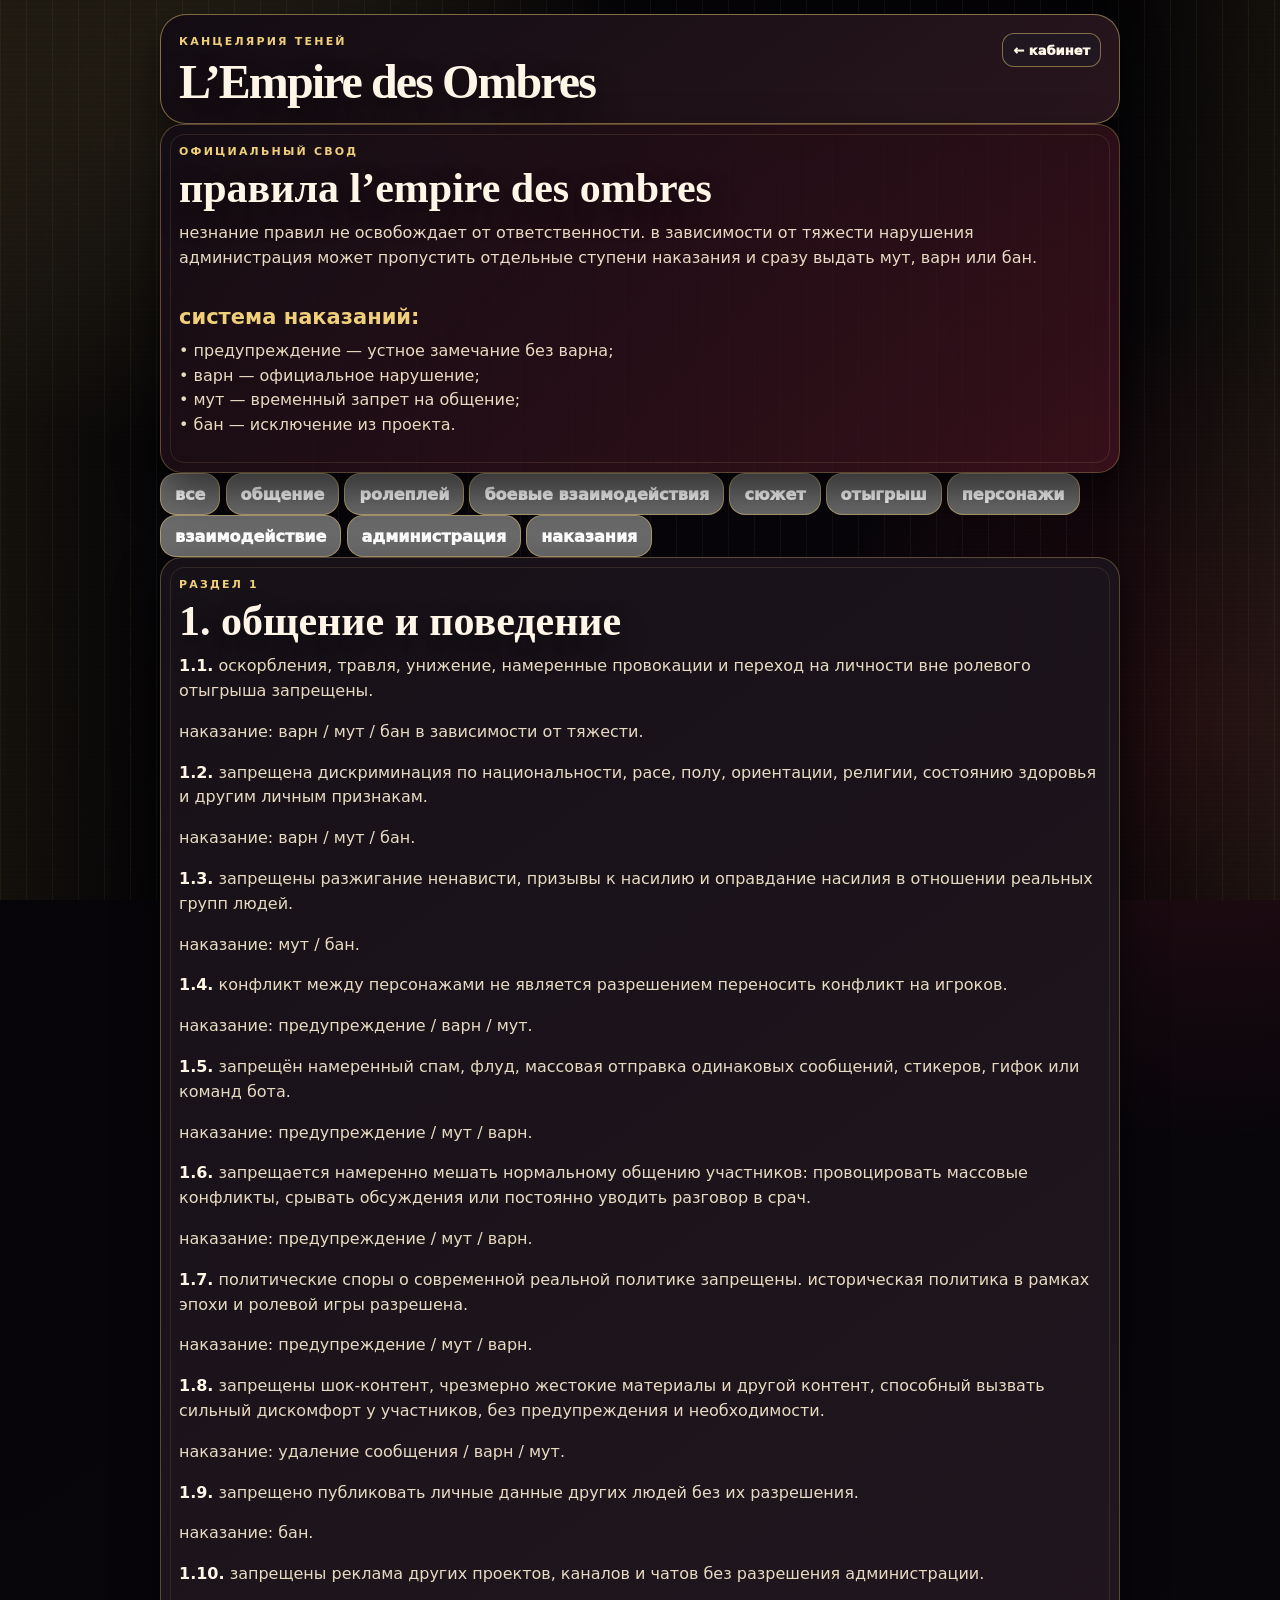
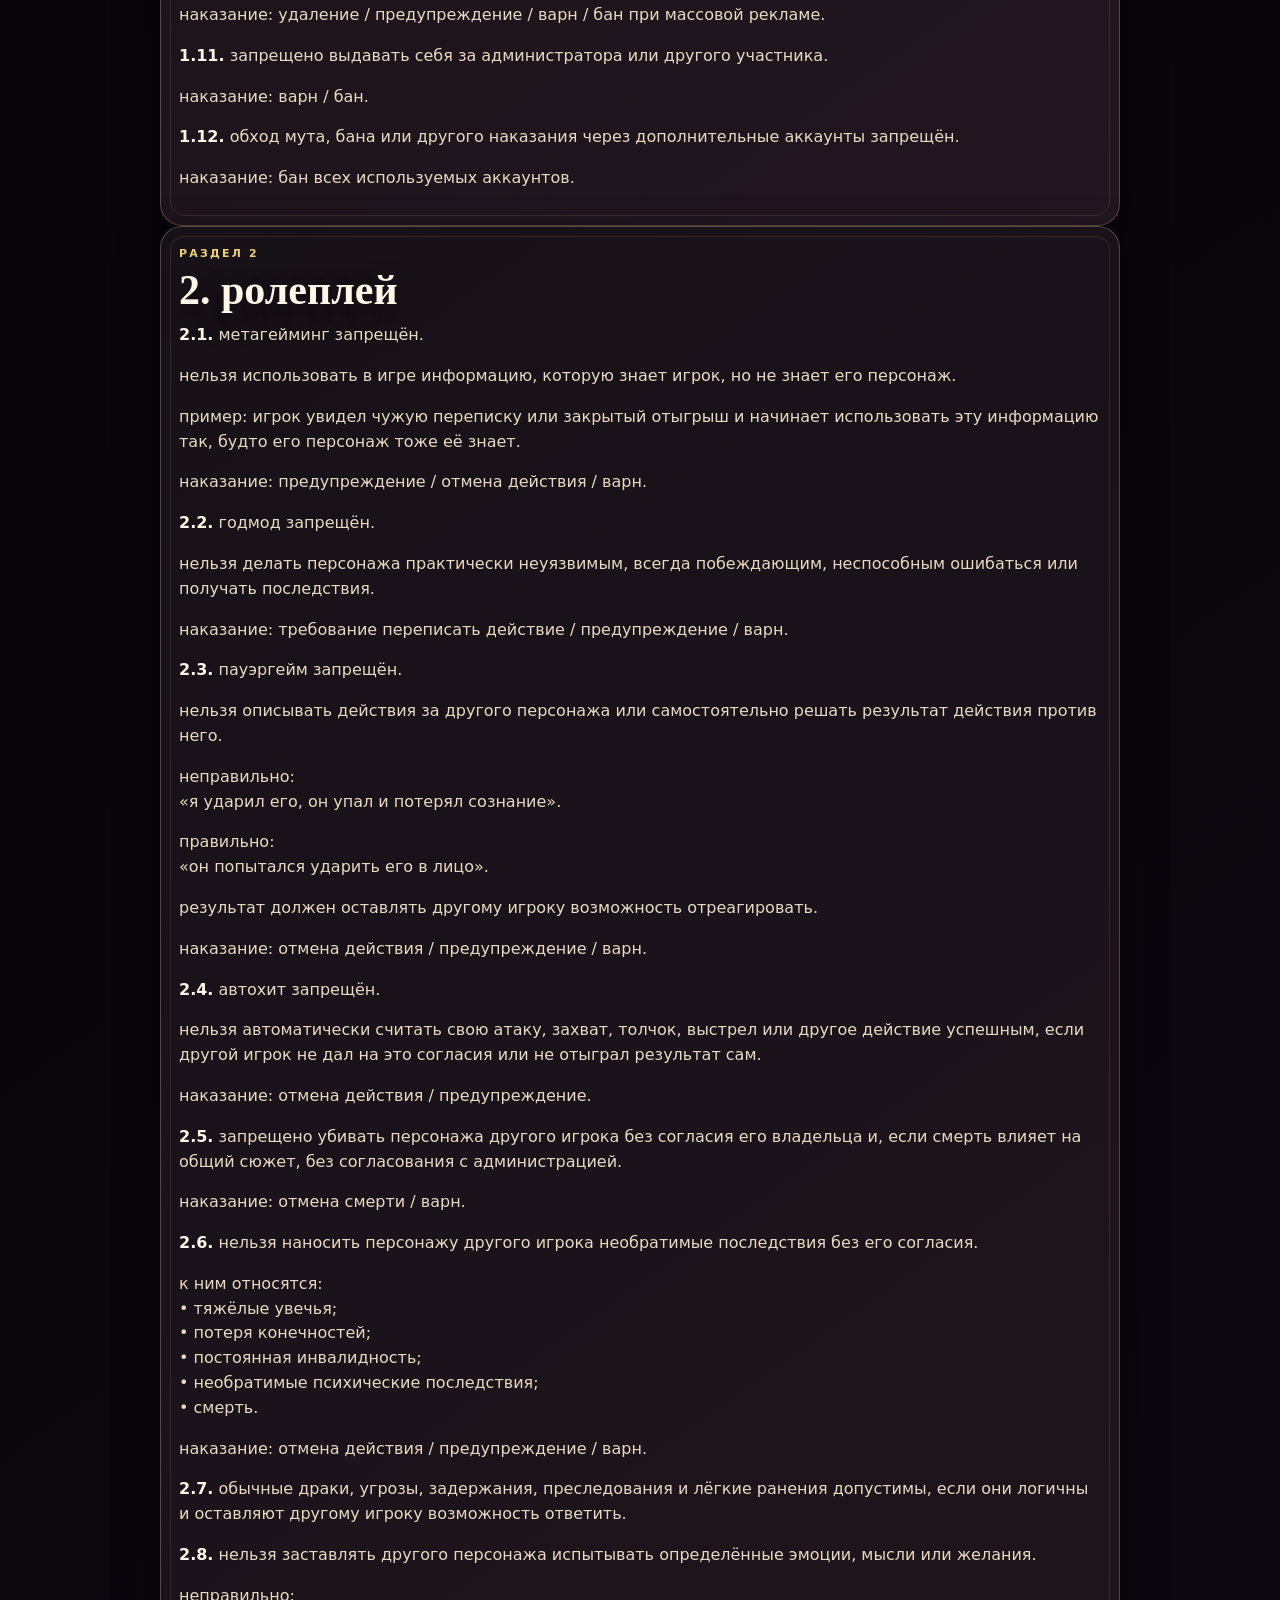
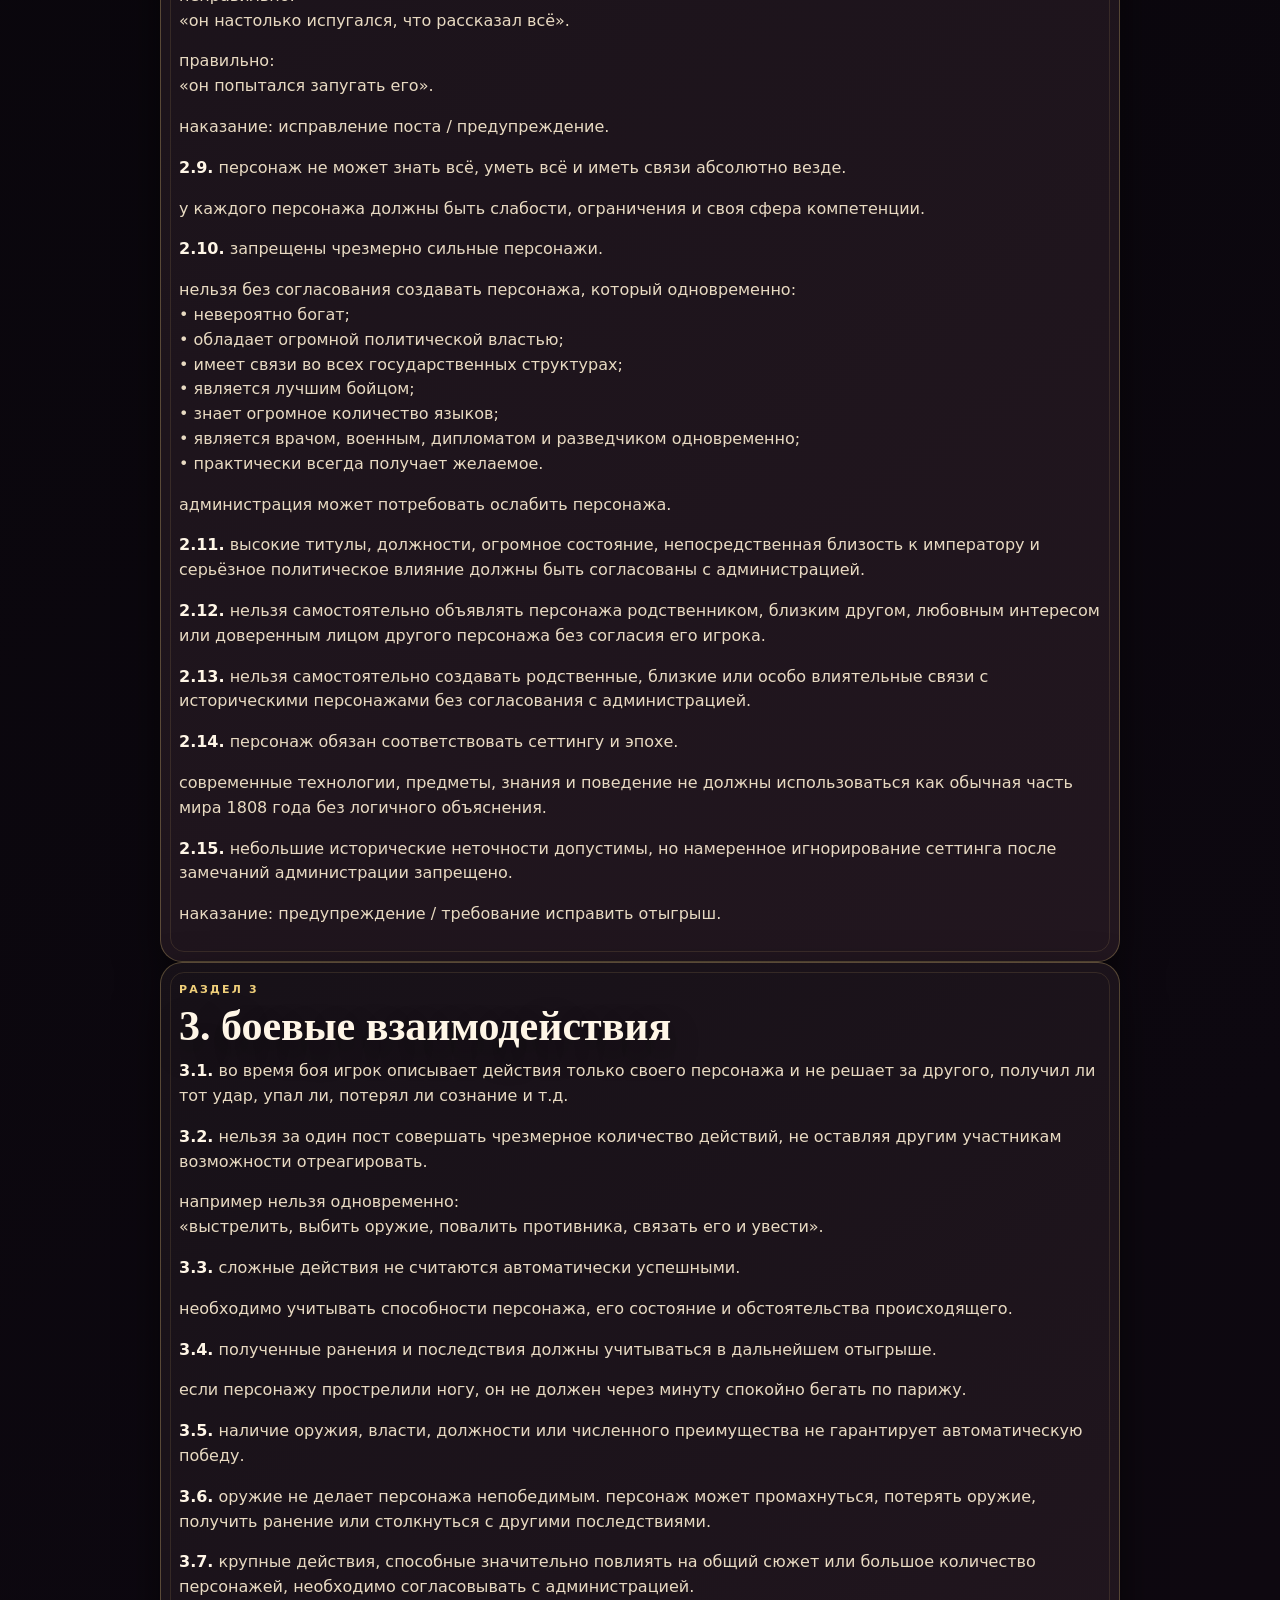
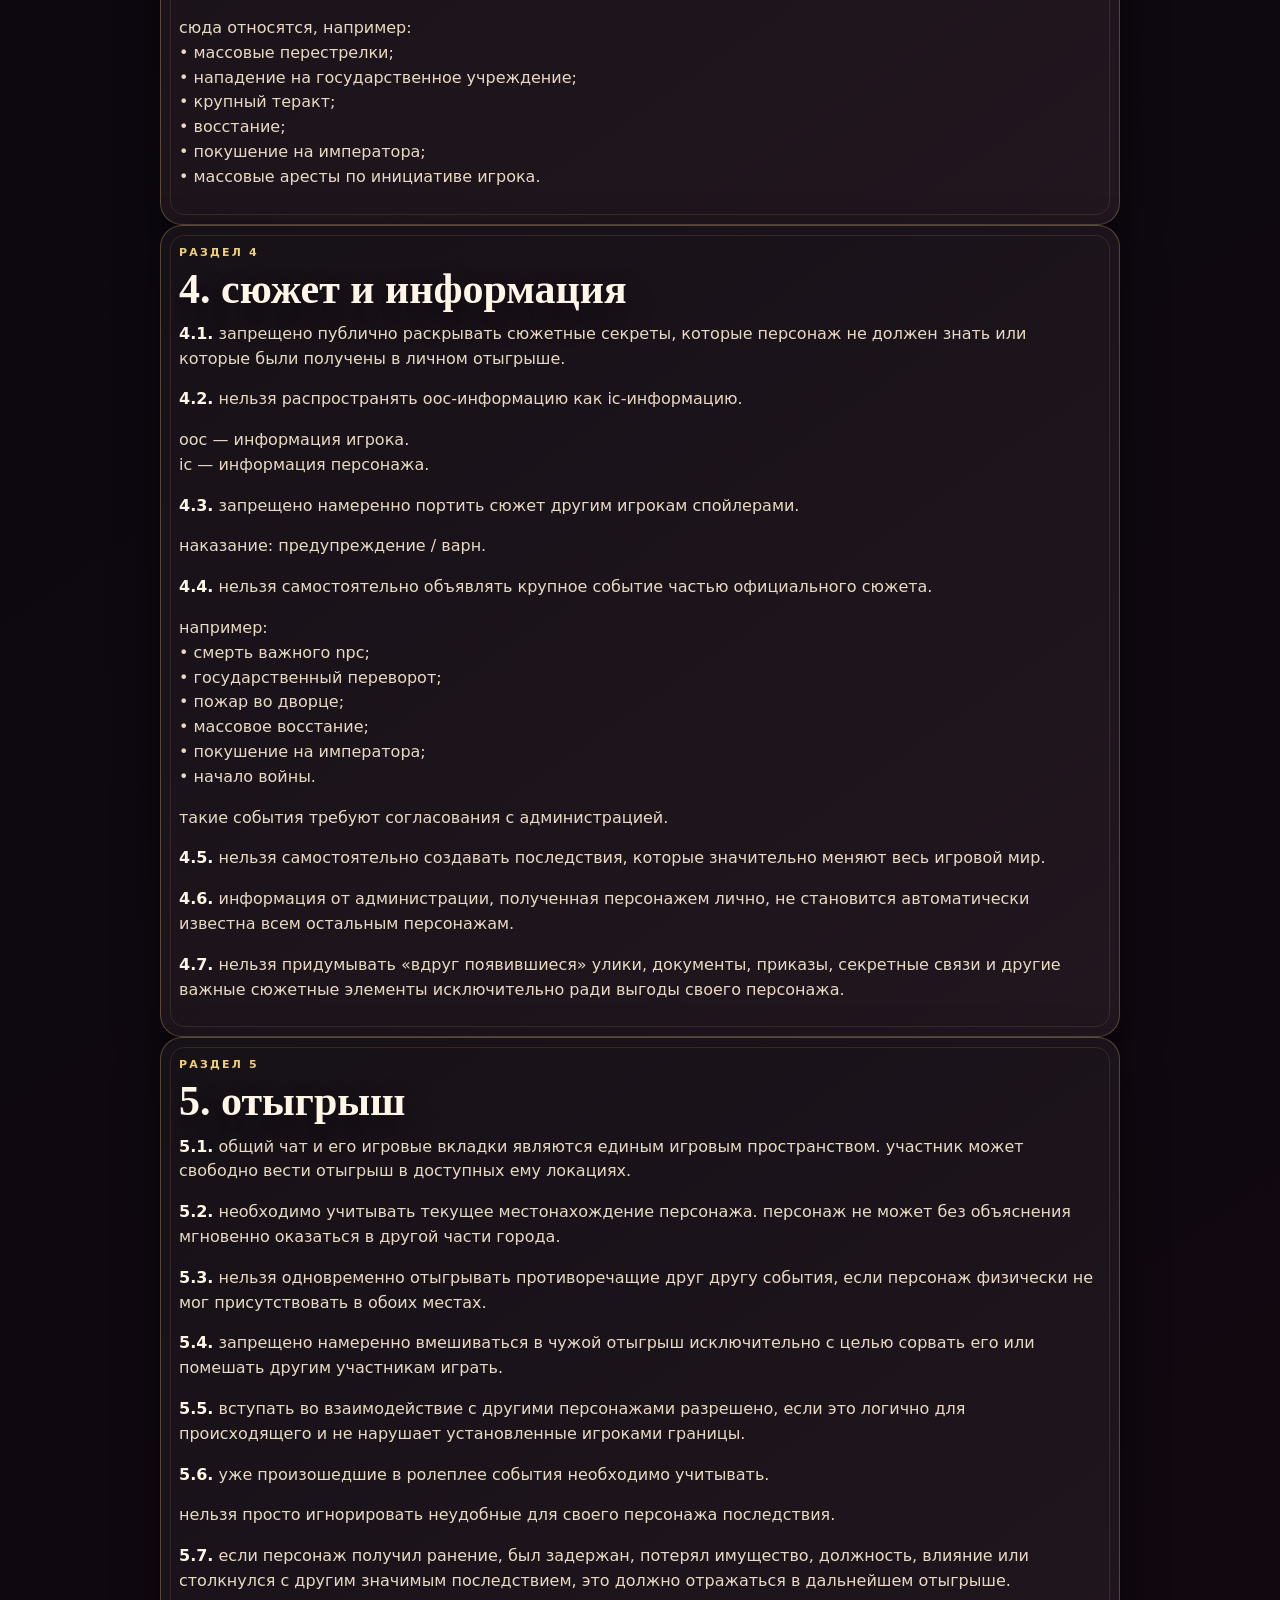
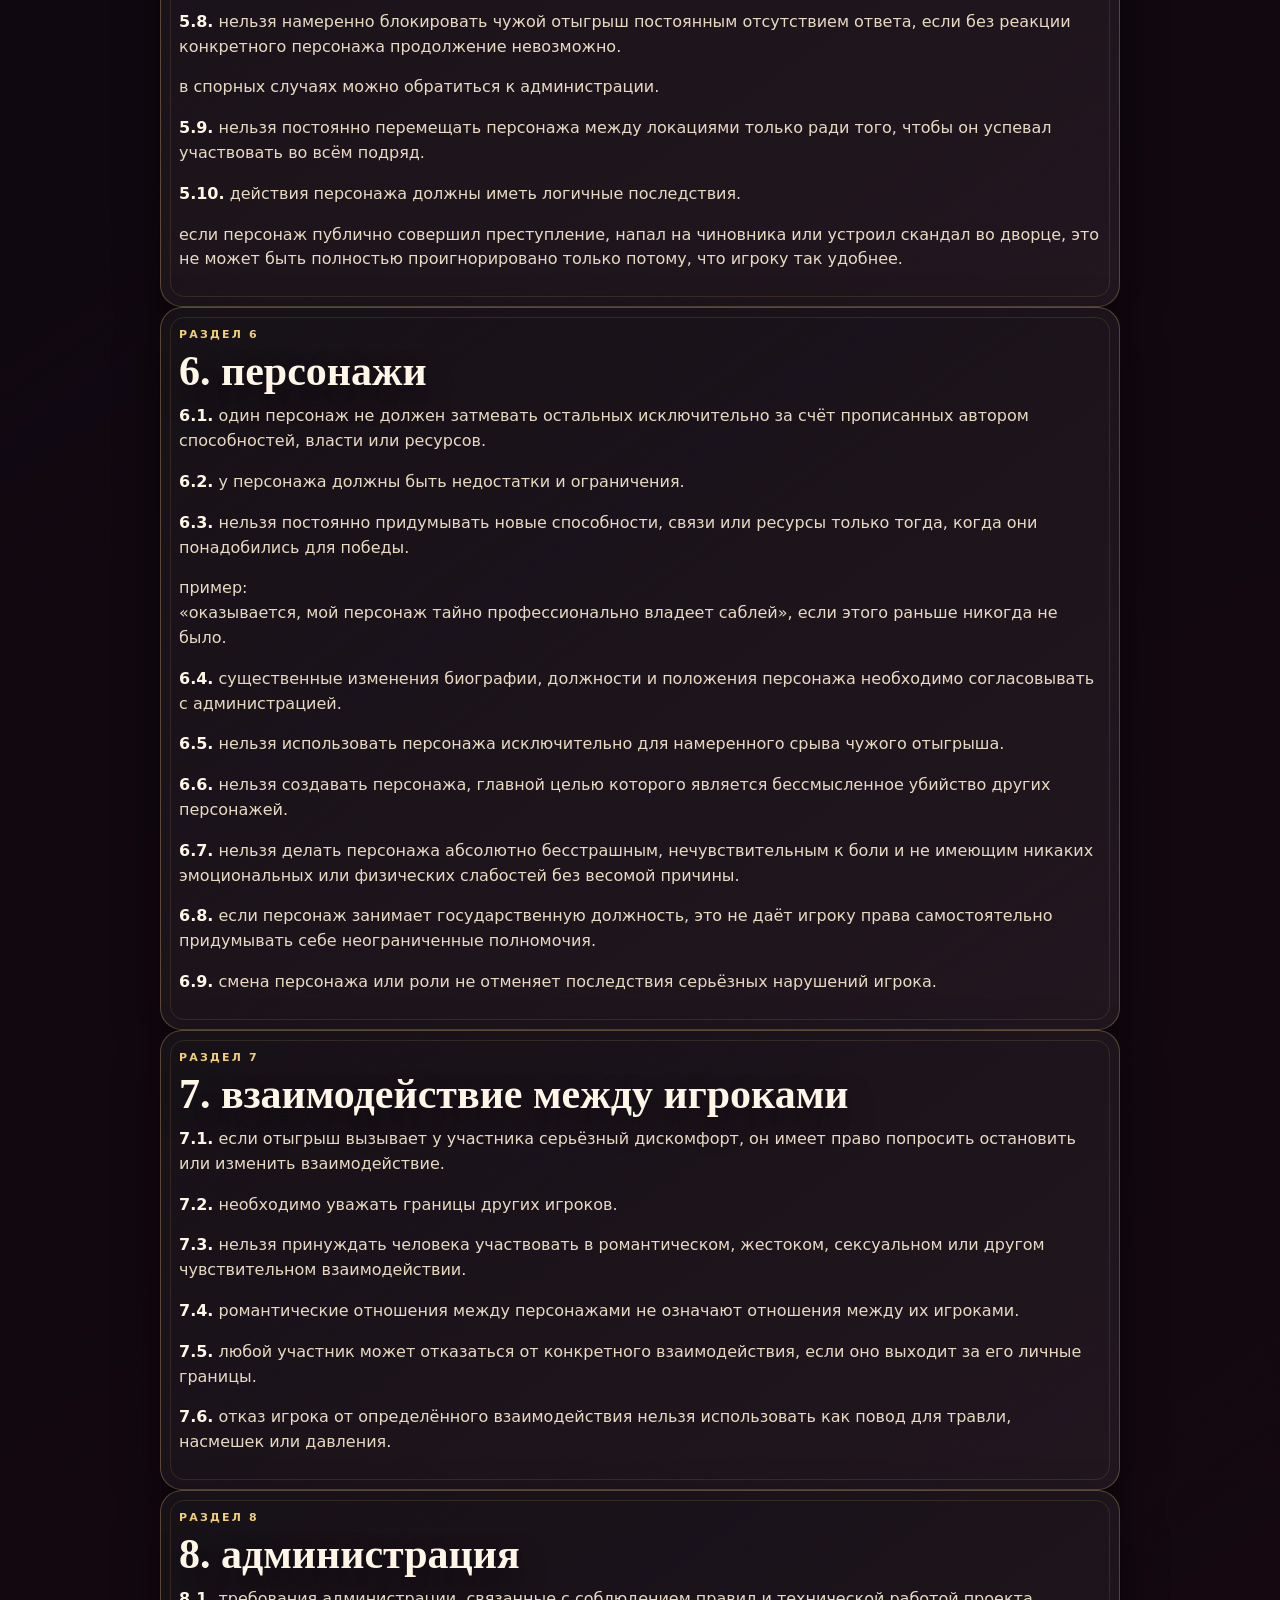
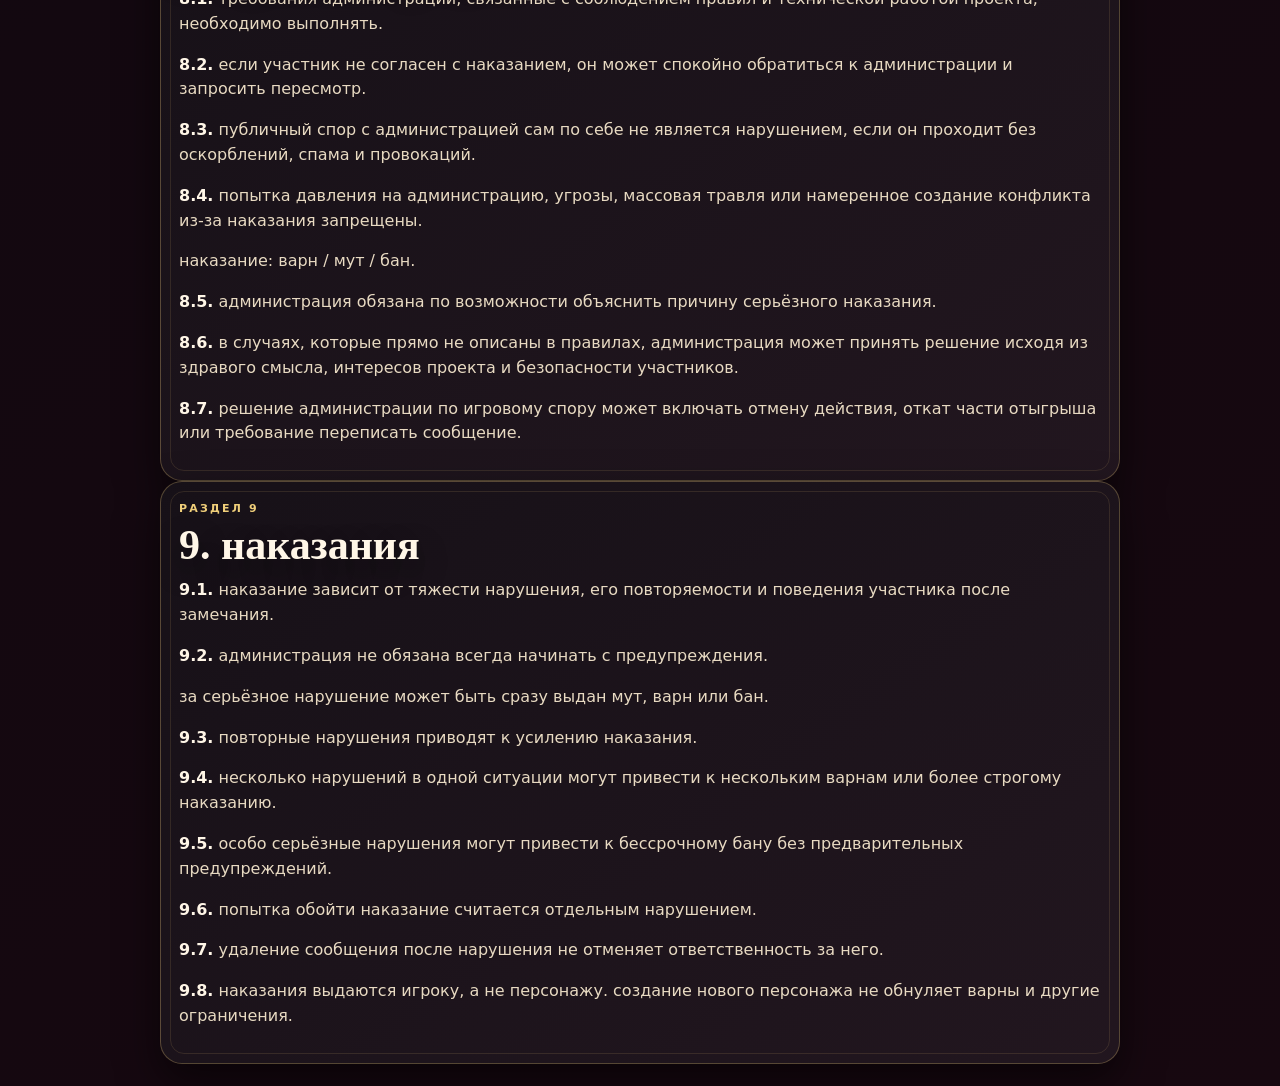
==== miniapp/rules.html @ 6c043fb5 "Add full rules page" ====
<!doctype html>
<html lang="ru">
<head>
  <meta charset="utf-8">
  <meta name="viewport" content="width=device-width, initial-scale=1, viewport-fit=cover">
  <title>L’Empire des Ombres · правила</title>
  <meta name="theme-color" content="#08060a">
  <meta name="description" content="полный свод правил L’Empire des Ombres.">
  <script src="https://telegram.org/js/telegram-web-app.js"></script>
  <link rel="stylesheet" href="./styles.css?v=20261006-rules-1">
  <link rel="stylesheet" href="./rules.css?v=20261006-rules-1">
</head>
<body class="rules-page">
  <div class="app-shell rules-shell">
    <header class="topbar rules-topbar">
      <div>
        <p class="eyebrow">канцелярия теней</p>
        <h1>L’Empire des Ombres</h1>
      </div>
      <button id="rules-back" type="button" class="small rules-back">← кабинет</button>
    </header>

    <main class="rules-content">
      <article class="hero card rules-intro">
        <div>
          <p class="eyebrow">официальный свод</p>
          <h2>правила l’empire des ombres</h2>
          <p>незнание правил не освобождает от ответственности. в зависимости от тяжести нарушения администрация может пропустить отдельные ступени наказания и сразу выдать мут, варн или бан.</p>
        </div>
        <div class="rules-punishments">
          <h3>система наказаний:</h3>
          <p>• предупреждение — устное замечание без варна;<br>
          • варн — официальное нарушение;<br>
          • мут — временный запрет на общение;<br>
          • бан — исключение из проекта.</p>
        </div>
      </article>

      <nav class="rules-filter-wrap" aria-label="разделы правил">
        <div class="rules-filters" id="rules-filters">
          <button type="button" class="rules-filter active" data-rule-filter="all">все</button>
          <button type="button" class="rules-filter" data-rule-filter="general">общение</button>
          <button type="button" class="rules-filter" data-rule-filter="roleplay">ролеплей</button>
          <button type="button" class="rules-filter" data-rule-filter="combat">боевые взаимодействия</button>
          <button type="button" class="rules-filter" data-rule-filter="plot">сюжет</button>
          <button type="button" class="rules-filter" data-rule-filter="play">отыгрыш</button>
          <button type="button" class="rules-filter" data-rule-filter="characters">персонажи</button>
          <button type="button" class="rules-filter" data-rule-filter="players">взаимодействие</button>
          <button type="button" class="rules-filter" data-rule-filter="admin">администрация</button>
          <button type="button" class="rules-filter" data-rule-filter="punishments">наказания</button>
        </div>
      </nav>

      <div id="rules-sections" class="rules-sections">
        <section class="card rules-section" data-rule-section="general">
          <p class="eyebrow">раздел 1</p>
          <h2>1. общение и поведение</h2>

          <div class="rule-item"><p><b>1.1.</b> оскорбления, травля, унижение, намеренные провокации и переход на личности вне ролевого отыгрыша запрещены.</p><p class="rule-punishment">наказание: варн / мут / бан в зависимости от тяжести.</p></div>

          <div class="rule-item"><p><b>1.2.</b> запрещена дискриминация по национальности, расе, полу, ориентации, религии, состоянию здоровья и другим личным признакам.</p><p class="rule-punishment">наказание: варн / мут / бан.</p></div>

          <div class="rule-item"><p><b>1.3.</b> запрещены разжигание ненависти, призывы к насилию и оправдание насилия в отношении реальных групп людей.</p><p class="rule-punishment">наказание: мут / бан.</p></div>

          <div class="rule-item"><p><b>1.4.</b> конфликт между персонажами не является разрешением переносить конфликт на игроков.</p><p class="rule-punishment">наказание: предупреждение / варн / мут.</p></div>

          <div class="rule-item"><p><b>1.5.</b> запрещён намеренный спам, флуд, массовая отправка одинаковых сообщений, стикеров, гифок или команд бота.</p><p class="rule-punishment">наказание: предупреждение / мут / варн.</p></div>

          <div class="rule-item"><p><b>1.6.</b> запрещается намеренно мешать нормальному общению участников: провоцировать массовые конфликты, срывать обсуждения или постоянно уводить разговор в срач.</p><p class="rule-punishment">наказание: предупреждение / мут / варн.</p></div>

          <div class="rule-item"><p><b>1.7.</b> политические споры о современной реальной политике запрещены. историческая политика в рамках эпохи и ролевой игры разрешена.</p><p class="rule-punishment">наказание: предупреждение / мут / варн.</p></div>

          <div class="rule-item"><p><b>1.8.</b> запрещены шок-контент, чрезмерно жестокие материалы и другой контент, способный вызвать сильный дискомфорт у участников, без предупреждения и необходимости.</p><p class="rule-punishment">наказание: удаление сообщения / варн / мут.</p></div>

          <div class="rule-item"><p><b>1.9.</b> запрещено публиковать личные данные других людей без их разрешения.</p><p class="rule-punishment">наказание: бан.</p></div>

          <div class="rule-item"><p><b>1.10.</b> запрещены реклама других проектов, каналов и чатов без разрешения администрации.</p><p class="rule-punishment">наказание: удаление / предупреждение / варн / бан при массовой рекламе.</p></div>

          <div class="rule-item"><p><b>1.11.</b> запрещено выдавать себя за администратора или другого участника.</p><p class="rule-punishment">наказание: варн / бан.</p></div>

          <div class="rule-item"><p><b>1.12.</b> обход мута, бана или другого наказания через дополнительные аккаунты запрещён.</p><p class="rule-punishment">наказание: бан всех используемых аккаунтов.</p></div>
        </section>

        <section class="card rules-section" data-rule-section="roleplay">
          <p class="eyebrow">раздел 2</p>
          <h2>2. ролеплей</h2>

          <div class="rule-item"><p><b>2.1.</b> метагейминг запрещён.</p><p>нельзя использовать в игре информацию, которую знает игрок, но не знает его персонаж.</p><p>пример: игрок увидел чужую переписку или закрытый отыгрыш и начинает использовать эту информацию так, будто его персонаж тоже её знает.</p><p class="rule-punishment">наказание: предупреждение / отмена действия / варн.</p></div>

          <div class="rule-item"><p><b>2.2.</b> годмод запрещён.</p><p>нельзя делать персонажа практически неуязвимым, всегда побеждающим, неспособным ошибаться или получать последствия.</p><p class="rule-punishment">наказание: требование переписать действие / предупреждение / варн.</p></div>

          <div class="rule-item"><p><b>2.3.</b> пауэргейм запрещён.</p><p>нельзя описывать действия за другого персонажа или самостоятельно решать результат действия против него.</p><div class="rule-example"><p>неправильно:<br>«я ударил его, он упал и потерял сознание».</p><p>правильно:<br>«он попытался ударить его в лицо».</p></div><p>результат должен оставлять другому игроку возможность отреагировать.</p><p class="rule-punishment">наказание: отмена действия / предупреждение / варн.</p></div>

          <div class="rule-item"><p><b>2.4.</b> автохит запрещён.</p><p>нельзя автоматически считать свою атаку, захват, толчок, выстрел или другое действие успешным, если другой игрок не дал на это согласия или не отыграл результат сам.</p><p class="rule-punishment">наказание: отмена действия / предупреждение.</p></div>

          <div class="rule-item"><p><b>2.5.</b> запрещено убивать персонажа другого игрока без согласия его владельца и, если смерть влияет на общий сюжет, без согласования с администрацией.</p><p class="rule-punishment">наказание: отмена смерти / варн.</p></div>

          <div class="rule-item"><p><b>2.6.</b> нельзя наносить персонажу другого игрока необратимые последствия без его согласия.</p><p>к ним относятся:<br>• тяжёлые увечья;<br>• потеря конечностей;<br>• постоянная инвалидность;<br>• необратимые психические последствия;<br>• смерть.</p><p class="rule-punishment">наказание: отмена действия / предупреждение / варн.</p></div>

          <div class="rule-item"><p><b>2.7.</b> обычные драки, угрозы, задержания, преследования и лёгкие ранения допустимы, если они логичны и оставляют другому игроку возможность ответить.</p></div>

          <div class="rule-item"><p><b>2.8.</b> нельзя заставлять другого персонажа испытывать определённые эмоции, мысли или желания.</p><div class="rule-example"><p>неправильно:<br>«он настолько испугался, что рассказал всё».</p><p>правильно:<br>«он попытался запугать его».</p></div><p class="rule-punishment">наказание: исправление поста / предупреждение.</p></div>

          <div class="rule-item"><p><b>2.9.</b> персонаж не может знать всё, уметь всё и иметь связи абсолютно везде.</p><p>у каждого персонажа должны быть слабости, ограничения и своя сфера компетенции.</p></div>

          <div class="rule-item"><p><b>2.10.</b> запрещены чрезмерно сильные персонажи.</p><p>нельзя без согласования создавать персонажа, который одновременно:<br>• невероятно богат;<br>• обладает огромной политической властью;<br>• имеет связи во всех государственных структурах;<br>• является лучшим бойцом;<br>• знает огромное количество языков;<br>• является врачом, военным, дипломатом и разведчиком одновременно;<br>• практически всегда получает желаемое.</p><p>администрация может потребовать ослабить персонажа.</p></div>

          <div class="rule-item"><p><b>2.11.</b> высокие титулы, должности, огромное состояние, непосредственная близость к императору и серьёзное политическое влияние должны быть согласованы с администрацией.</p></div>

          <div class="rule-item"><p><b>2.12.</b> нельзя самостоятельно объявлять персонажа родственником, близким другом, любовным интересом или доверенным лицом другого персонажа без согласия его игрока.</p></div>

          <div class="rule-item"><p><b>2.13.</b> нельзя самостоятельно создавать родственные, близкие или особо влиятельные связи с историческими персонажами без согласования с администрацией.</p></div>

          <div class="rule-item"><p><b>2.14.</b> персонаж обязан соответствовать сеттингу и эпохе.</p><p>современные технологии, предметы, знания и поведение не должны использоваться как обычная часть мира 1808 года без логичного объяснения.</p></div>

          <div class="rule-item"><p><b>2.15.</b> небольшие исторические неточности допустимы, но намеренное игнорирование сеттинга после замечаний администрации запрещено.</p><p class="rule-punishment">наказание: предупреждение / требование исправить отыгрыш.</p></div>
        </section>

        <section class="card rules-section" data-rule-section="combat">
          <p class="eyebrow">раздел 3</p>
          <h2>3. боевые взаимодействия</h2>

          <div class="rule-item"><p><b>3.1.</b> во время боя игрок описывает действия только своего персонажа и не решает за другого, получил ли тот удар, упал ли, потерял ли сознание и т.д.</p></div>

          <div class="rule-item"><p><b>3.2.</b> нельзя за один пост совершать чрезмерное количество действий, не оставляя другим участникам возможности отреагировать.</p><p>например нельзя одновременно:<br>«выстрелить, выбить оружие, повалить противника, связать его и увести».</p></div>

          <div class="rule-item"><p><b>3.3.</b> сложные действия не считаются автоматически успешными.</p><p>необходимо учитывать способности персонажа, его состояние и обстоятельства происходящего.</p></div>

          <div class="rule-item"><p><b>3.4.</b> полученные ранения и последствия должны учитываться в дальнейшем отыгрыше.</p><p>если персонажу прострелили ногу, он не должен через минуту спокойно бегать по парижу.</p></div>

          <div class="rule-item"><p><b>3.5.</b> наличие оружия, власти, должности или численного преимущества не гарантирует автоматическую победу.</p></div>

          <div class="rule-item"><p><b>3.6.</b> оружие не делает персонажа непобедимым. персонаж может промахнуться, потерять оружие, получить ранение или столкнуться с другими последствиями.</p></div>

          <div class="rule-item"><p><b>3.7.</b> крупные действия, способные значительно повлиять на общий сюжет или большое количество персонажей, необходимо согласовывать с администрацией.</p><p>сюда относятся, например:<br>• массовые перестрелки;<br>• нападение на государственное учреждение;<br>• крупный теракт;<br>• восстание;<br>• покушение на императора;<br>• массовые аресты по инициативе игрока.</p></div>
        </section>

        <section class="card rules-section" data-rule-section="plot">
          <p class="eyebrow">раздел 4</p>
          <h2>4. сюжет и информация</h2>

          <div class="rule-item"><p><b>4.1.</b> запрещено публично раскрывать сюжетные секреты, которые персонаж не должен знать или которые были получены в личном отыгрыше.</p></div>

          <div class="rule-item"><p><b>4.2.</b> нельзя распространять ooc-информацию как ic-информацию.</p><p>ooc — информация игрока.<br>ic — информация персонажа.</p></div>

          <div class="rule-item"><p><b>4.3.</b> запрещено намеренно портить сюжет другим игрокам спойлерами.</p><p class="rule-punishment">наказание: предупреждение / варн.</p></div>

          <div class="rule-item"><p><b>4.4.</b> нельзя самостоятельно объявлять крупное событие частью официального сюжета.</p><p>например:<br>• смерть важного npc;<br>• государственный переворот;<br>• пожар во дворце;<br>• массовое восстание;<br>• покушение на императора;<br>• начало войны.</p><p>такие события требуют согласования с администрацией.</p></div>

          <div class="rule-item"><p><b>4.5.</b> нельзя самостоятельно создавать последствия, которые значительно меняют весь игровой мир.</p></div>

          <div class="rule-item"><p><b>4.6.</b> информация от администрации, полученная персонажем лично, не становится автоматически известна всем остальным персонажам.</p></div>

          <div class="rule-item"><p><b>4.7.</b> нельзя придумывать «вдруг появившиеся» улики, документы, приказы, секретные связи и другие важные сюжетные элементы исключительно ради выгоды своего персонажа.</p></div>
        </section>

        <section class="card rules-section" data-rule-section="play">
          <p class="eyebrow">раздел 5</p>
          <h2>5. отыгрыш</h2>

          <div class="rule-item"><p><b>5.1.</b> общий чат и его игровые вкладки являются единым игровым пространством. участник может свободно вести отыгрыш в доступных ему локациях.</p></div>

          <div class="rule-item"><p><b>5.2.</b> необходимо учитывать текущее местонахождение персонажа. персонаж не может без объяснения мгновенно оказаться в другой части города.</p></div>

          <div class="rule-item"><p><b>5.3.</b> нельзя одновременно отыгрывать противоречащие друг другу события, если персонаж физически не мог присутствовать в обоих местах.</p></div>

          <div class="rule-item"><p><b>5.4.</b> запрещено намеренно вмешиваться в чужой отыгрыш исключительно с целью сорвать его или помешать другим участникам играть.</p></div>

          <div class="rule-item"><p><b>5.5.</b> вступать во взаимодействие с другими персонажами разрешено, если это логично для происходящего и не нарушает установленные игроками границы.</p></div>

          <div class="rule-item"><p><b>5.6.</b> уже произошедшие в ролеплее события необходимо учитывать.</p><p>нельзя просто игнорировать неудобные для своего персонажа последствия.</p></div>

          <div class="rule-item"><p><b>5.7.</b> если персонаж получил ранение, был задержан, потерял имущество, должность, влияние или столкнулся с другим значимым последствием, это должно отражаться в дальнейшем отыгрыше.</p></div>

          <div class="rule-item"><p><b>5.8.</b> нельзя намеренно блокировать чужой отыгрыш постоянным отсутствием ответа, если без реакции конкретного персонажа продолжение невозможно.</p><p>в спорных случаях можно обратиться к администрации.</p></div>

          <div class="rule-item"><p><b>5.9.</b> нельзя постоянно перемещать персонажа между локациями только ради того, чтобы он успевал участвовать во всём подряд.</p></div>

          <div class="rule-item"><p><b>5.10.</b> действия персонажа должны иметь логичные последствия.</p><p>если персонаж публично совершил преступление, напал на чиновника или устроил скандал во дворце, это не может быть полностью проигнорировано только потому, что игроку так удобнее.</p></div>
        </section>

        <section class="card rules-section" data-rule-section="characters">
          <p class="eyebrow">раздел 6</p>
          <h2>6. персонажи</h2>

          <div class="rule-item"><p><b>6.1.</b> один персонаж не должен затмевать остальных исключительно за счёт прописанных автором способностей, власти или ресурсов.</p></div>

          <div class="rule-item"><p><b>6.2.</b> у персонажа должны быть недостатки и ограничения.</p></div>

          <div class="rule-item"><p><b>6.3.</b> нельзя постоянно придумывать новые способности, связи или ресурсы только тогда, когда они понадобились для победы.</p><p>пример:<br>«оказывается, мой персонаж тайно профессионально владеет саблей», если этого раньше никогда не было.</p></div>

          <div class="rule-item"><p><b>6.4.</b> существенные изменения биографии, должности и положения персонажа необходимо согласовывать с администрацией.</p></div>

          <div class="rule-item"><p><b>6.5.</b> нельзя использовать персонажа исключительно для намеренного срыва чужого отыгрыша.</p></div>

          <div class="rule-item"><p><b>6.6.</b> нельзя создавать персонажа, главной целью которого является бессмысленное убийство других персонажей.</p></div>

          <div class="rule-item"><p><b>6.7.</b> нельзя делать персонажа абсолютно бесстрашным, нечувствительным к боли и не имеющим никаких эмоциональных или физических слабостей без весомой причины.</p></div>

          <div class="rule-item"><p><b>6.8.</b> если персонаж занимает государственную должность, это не даёт игроку права самостоятельно придумывать себе неограниченные полномочия.</p></div>

          <div class="rule-item"><p><b>6.9.</b> смена персонажа или роли не отменяет последствия серьёзных нарушений игрока.</p></div>
        </section>

        <section class="card rules-section" data-rule-section="players">
          <p class="eyebrow">раздел 7</p>
          <h2>7. взаимодействие между игроками</h2>

          <div class="rule-item"><p><b>7.1.</b> если отыгрыш вызывает у участника серьёзный дискомфорт, он имеет право попросить остановить или изменить взаимодействие.</p></div>

          <div class="rule-item"><p><b>7.2.</b> необходимо уважать границы других игроков.</p></div>

          <div class="rule-item"><p><b>7.3.</b> нельзя принуждать человека участвовать в романтическом, жестоком, сексуальном или другом чувствительном взаимодействии.</p></div>

          <div class="rule-item"><p><b>7.4.</b> романтические отношения между персонажами не означают отношения между их игроками.</p></div>

          <div class="rule-item"><p><b>7.5.</b> любой участник может отказаться от конкретного взаимодействия, если оно выходит за его личные границы.</p></div>

          <div class="rule-item"><p><b>7.6.</b> отказ игрока от определённого взаимодействия нельзя использовать как повод для травли, насмешек или давления.</p></div>
        </section>

        <section class="card rules-section" data-rule-section="admin">
          <p class="eyebrow">раздел 8</p>
          <h2>8. администрация</h2>

          <div class="rule-item"><p><b>8.1.</b> требования администрации, связанные с соблюдением правил и технической работой проекта, необходимо выполнять.</p></div>

          <div class="rule-item"><p><b>8.2.</b> если участник не согласен с наказанием, он может спокойно обратиться к администрации и запросить пересмотр.</p></div>

          <div class="rule-item"><p><b>8.3.</b> публичный спор с администрацией сам по себе не является нарушением, если он проходит без оскорблений, спама и провокаций.</p></div>

          <div class="rule-item"><p><b>8.4.</b> попытка давления на администрацию, угрозы, массовая травля или намеренное создание конфликта из-за наказания запрещены.</p><p class="rule-punishment">наказание: варн / мут / бан.</p></div>

          <div class="rule-item"><p><b>8.5.</b> администрация обязана по возможности объяснить причину серьёзного наказания.</p></div>

          <div class="rule-item"><p><b>8.6.</b> в случаях, которые прямо не описаны в правилах, администрация может принять решение исходя из здравого смысла, интересов проекта и безопасности участников.</p></div>

          <div class="rule-item"><p><b>8.7.</b> решение администрации по игровому спору может включать отмену действия, откат части отыгрыша или требование переписать сообщение.</p></div>
        </section>

        <section class="card rules-section" data-rule-section="punishments">
          <p class="eyebrow">раздел 9</p>
          <h2>9. наказания</h2>

          <div class="rule-item"><p><b>9.1.</b> наказание зависит от тяжести нарушения, его повторяемости и поведения участника после замечания.</p></div>

          <div class="rule-item"><p><b>9.2.</b> администрация не обязана всегда начинать с предупреждения.</p><p>за серьёзное нарушение может быть сразу выдан мут, варн или бан.</p></div>

          <div class="rule-item"><p><b>9.3.</b> повторные нарушения приводят к усилению наказания.</p></div>

          <div class="rule-item"><p><b>9.4.</b> несколько нарушений в одной ситуации могут привести к нескольким варнам или более строгому наказанию.</p></div>

          <div class="rule-item"><p><b>9.5.</b> особо серьёзные нарушения могут привести к бессрочному бану без предварительных предупреждений.</p></div>

          <div class="rule-item"><p><b>9.6.</b> попытка обойти наказание считается отдельным нарушением.</p></div>

          <div class="rule-item"><p><b>9.7.</b> удаление сообщения после нарушения не отменяет ответственность за него.</p></div>

          <div class="rule-item"><p><b>9.8.</b> наказания выдаются игроку, а не персонажу. создание нового персонажа не обнуляет варны и другие ограничения.</p></div>
        </section>
      </div>

      <div id="rules-empty" class="card rules-empty hidden">в этом разделе пока нет правил.</div>
    </main>
  </div>

  <script src="./rules.js?v=20261006-rules-1"></script>
</body>
</html>
---- miniapp/styles.css ----
:root {
  color-scheme: dark;
  --bg: #08060a;
  --bg2: #120c13;
  --panel: #171118;
  --panel2: #211720;
  --panel3: #2a2028;
  --field: #0d0a0f;
  --text: #fff6e7;
  --text2: #e8dac2;
  --muted: #c9b995;
  --gold: #f0cf7a;
  --gold2: #c79638;
  --red: #8f2637;
  --red2: #4b121c;
  --good: #80d29a;
  --warn: #ffd166;
  --bad: #ff6676;
  --line: rgba(240, 207, 122, .28);
  --line2: rgba(240, 207, 122, .48);
  --shadow: 0 18px 42px rgba(0,0,0,.55);
  --radius: 22px;
  --bottom-safe: env(safe-area-inset-bottom, 0px);
}

* { box-sizing: border-box; }
html { scroll-behavior: smooth; -webkit-text-size-adjust: 100%; }

body {
  margin: 0;
  min-height: 100vh;
  color: var(--text) !important;
  font-family: Inter, system-ui, -apple-system, BlinkMacSystemFont, "Segoe UI", sans-serif;
  background:
    radial-gradient(circle at 14% 0%, rgba(240, 207, 122, .20), transparent 28rem),
    radial-gradient(circle at 95% 8%, rgba(143, 38, 55, .26), transparent 26rem),
    linear-gradient(145deg, #050407, #0d0810 52%, #170810 100%) !important;
}

body::before {
  content: "";
  position: fixed;
  inset: 0;
  pointer-events: none;
  z-index: -1;
  background:
    linear-gradient(90deg, rgba(240,207,122,.07), transparent 14%, transparent 86%, rgba(240,207,122,.07)),
    repeating-linear-gradient(90deg, rgba(240,207,122,.055) 0 1px, transparent 1px 26px),
    radial-gradient(circle at center, transparent 42%, rgba(0,0,0,.55));
}

body::after {
  content: "";
  position: fixed;
  inset: 0;
  pointer-events: none;
  z-index: -1;
  opacity: .08;
  background-image: repeating-linear-gradient(0deg, #fff 0 1px, transparent 1px 5px);
  mix-blend-mode: overlay;
}

button, input, select, textarea { font: inherit; }
button { cursor: pointer; }
a { color: inherit; }
p, h1, h2, h3 { margin-top: 0; }

.app-shell {
  width: min(100%, 980px);
  margin: 0 auto;
  padding: 14px 10px calc(22px + var(--bottom-safe));
}

.topbar {
  display: flex;
  justify-content: space-between;
  align-items: flex-start;
  gap: 14px;
  padding: 18px;
  border: 1px solid var(--line2);
  border-radius: 26px;
  background: linear-gradient(145deg, rgba(19,13,19,.98), rgba(42,22,30,.96));
  box-shadow: var(--shadow);
}

.eyebrow {
  margin: 0 0 8px;
  color: var(--gold) !important;
  font-size: 11px;
  font-weight: 900;
  letter-spacing: .20em;
  text-transform: uppercase;
}

h1, h2 {
  color: var(--text) !important;
  font-family: Georgia, "Times New Roman", serif;
  line-height: .98;
  text-shadow: 0 12px 30px rgba(0,0,0,.45);
}
h1 { margin: 0; font-size: clamp(28px, 7.2vw, 48px); letter-spacing: -.04em; }
h2 { margin-bottom: 12px; font-size: clamp(27px, 6.8vw, 42px); }
h3 { margin-bottom: 10px; color: var(--gold) !important; font-size: 21px; }
p { color: var(--text2) !important; line-height: 1.55; }
strong, b { color: var(--text) !important; }
small { color: var(--muted) !important; }

.pill, .label {
  display: inline-flex;
  align-items: center;
  width: max-content;
  border: 1px solid var(--line2);
  border-radius: 999px;
  padding: 7px 11px;
  color: var(--gold) !important;
  background: rgba(240,207,122,.12) !important;
  font-size: 12px;
  font-weight: 900;
  letter-spacing: .05em;
  text-transform: uppercase;
}
.pill.muted { color: var(--text2) !important; }

.tabbar {
  margin: 14px 0 18px;
  display: flex;
  gap: 8px;
  overflow-x: auto;
  padding: 2px 0 4px;
}
.tab {
  border: 1px solid var(--line);
  border-radius: 999px;
  background: rgba(20,15,22,.92) !important;
  color: var(--text2) !important;
  padding: 10px 14px;
  white-space: nowrap;
  font-weight: 900;
}
.tab.active {
  color: #13090d !important;
  background: linear-gradient(135deg, #ffe7a6, #c58d29) !important;
  border-color: rgba(255,231,166,.9) !important;
}

.content { display: grid; gap: 16px; }
.screen { display: none; }
.screen.active { display: grid; gap: 16px; }

.card,
.status-card,
.letter-card,
.admin-card,
.registry-card,
.template-card,
.warning-card,
.admin-list > *,
.admin-letter-list > *,
.letter-list > *,
.info-list > div,
.location-grid > span,
.chips > span,
.link-grid > *,
.details-list > *,
.note {
  color: var(--text) !important;
  border: 1px solid var(--line) !important;
  background: linear-gradient(145deg, rgba(23,17,24,.98), rgba(35,23,32,.96)) !important;
  box-shadow: var(--shadow);
}

.card {
  border-radius: var(--radius);
  padding: 18px;
  position: relative;
  overflow: hidden;
}
.card::before {
  content: "";
  position: absolute;
  inset: 9px;
  border: 1px solid rgba(240,207,122,.12);
  border-radius: calc(var(--radius) - 8px);
  pointer-events: none;
}
.card.compact { padding: 16px; }
.hero {
  display: grid;
  gap: 18px;
  background: linear-gradient(135deg, rgba(20,13,20,.98), rgba(70,20,32,.72)) !important;
}
.grid { display: grid; gap: 14px; }
.grid.two { grid-template-columns: repeat(2, minmax(0, 1fr)); }
.grid.three { grid-template-columns: repeat(3, minmax(0, 1fr)); }
.hero-actions, .actions, .form-actions, .button-row, .section-actions { display: flex; flex-wrap: wrap; gap: 10px; align-items: center; }

button, .primary, .ghost, .small, input[type="submit"] {
  border-radius: 16px;
  border: 1px solid var(--line2) !important;
  min-height: 42px;
  padding: 10px 14px;
  font-weight: 950;
}
.primary, button.primary {
  color: #13090d !important;
  background: linear-gradient(135deg, #ffe8a8, #c6902c) !important;
  border-color: rgba(255,232,168,.95) !important;
}
.ghost, button.ghost, .small, button.small {
  color: var(--text) !important;
  background: #201720 !important;
}
.small, button.small { min-height: 34px; padding: 7px 10px; border-radius: 12px; font-size: 13px; }
button:disabled { opacity: .55; cursor: not-allowed; }
.wide { width: 100%; }

label { display: grid; gap: 8px; color: var(--text2) !important; font-weight: 800; }
label span { color: var(--gold) !important; font-size: 12px; text-transform: uppercase; letter-spacing: .10em; }
input, select, textarea {
  width: 100%;
  min-height: 48px;
  border: 1px solid var(--line2) !important;
  border-radius: 17px;
  background: var(--field) !important;
  color: var(--text) !important;
  -webkit-text-fill-color: var(--text) !important;
  padding: 12px 14px;
  outline: none;
  box-shadow: inset 0 0 0 1px rgba(0,0,0,.28);
}
textarea { min-height: 116px; resize: vertical; }
input::placeholder, textarea::placeholder { color: #8f8374 !important; -webkit-text-fill-color: #8f8374 !important; opacity: 1; }
select option { color: #111; background: #f7eddc; }
input:focus, select:focus, textarea:focus { border-color: var(--gold) !important; box-shadow: 0 0 0 3px rgba(240,207,122,.16); }

.form-grid { display: grid; gap: 12px; }
.form-grid.two { grid-template-columns: repeat(2, minmax(0, 1fr)); }
.steps { display: grid; gap: 10px; }
.steps div { display: grid; grid-template-columns: 34px 1fr; gap: 10px; align-items: center; color: var(--text2) !important; }
.steps b { display: grid; place-items: center; width: 34px; height: 34px; border-radius: 999px; color: #13090d !important; background: var(--gold); }

.message, .empty {
  color: var(--text2) !important;
  border: 1px dashed var(--line2) !important;
  border-radius: 16px;
  padding: 12px;
  background: rgba(16,11,17,.88) !important;
}
.message.success { color: var(--good) !important; border-color: rgba(128,210,154,.55) !important; }
.message.error { color: var(--bad) !important; border-color: rgba(255,102,118,.55) !important; }

.status-title { color: var(--gold) !important; font-weight: 950; font-size: 24px; }
.details-list, .info-list, .location-grid, .chips, .link-grid, .letter-list, .admin-list, .admin-letter-list { display: grid; gap: 10px; }
.info-list > div, .location-grid > span, .chips > span, .details-list > *, .note { border-radius: 16px; padding: 12px; box-shadow: none; }
.info-list span, .details-list span, .letter-card p, .admin-card p, .template-card p, .warning-card p { color: var(--text2) !important; }

.letter-card, .admin-card, .template-card, .warning-card, .registry-card, .admin-list > *, .admin-letter-list > *, .letter-list > * { border-radius: 18px; padding: 14px; box-shadow: none; }
.letter-card h3, .admin-card h3, .template-card h3, .warning-card h3 { color: var(--text) !important; }

.admin-stats { display: grid; grid-template-columns: repeat(3, minmax(0, 1fr)); gap: 10px; }
.admin-stats div { border: 1px solid var(--line) !important; border-radius: 18px; background: var(--panel2) !important; padding: 12px; }
.admin-stats span { color: var(--muted) !important; display: block; font-size: 12px; text-transform: uppercase; }
.admin-stats b { color: var(--gold) !important; font-size: 27px; }

.section-head { display: flex; justify-content: space-between; gap: 12px; align-items: flex-start; }
.hidden { display: none !important; }
code { color: var(--gold) !important; background: rgba(240,207,122,.11) !important; border: 1px solid var(--line); border-radius: 8px; padding: 2px 6px; }

@media (max-width: 760px) {
  .app-shell { padding: 12px 10px calc(18px + var(--bottom-safe)); }
  .topbar { border-radius: 24px; }
  .grid.two, .grid.three, .form-grid.two, .admin-stats { grid-template-columns: 1fr; }
  .section-head { flex-direction: column; }
}


/* Quick section switcher */
.section-menu-button {
  position: fixed;
  right: 14px;
  bottom: calc(14px + var(--bottom-safe));
  z-index: 90;
  min-height: 48px;
  display: inline-flex;
  align-items: center;
  gap: 8px;
  padding: 11px 15px;
  border: 1px solid rgba(240, 207, 122, .72) !important;
  border-radius: 999px;
  color: #13090d !important;
  background: linear-gradient(135deg, #ffe8a8, #c6902c) !important;
  box-shadow: 0 14px 38px rgba(0, 0, 0, .58), 0 0 24px rgba(240, 207, 122, .16);
  font-weight: 950;
}
.section-menu-button span { font-size: 18px; line-height: 1; }
.section-menu-button b { color: inherit !important; font-size: 13px; text-transform: lowercase; }

.section-menu-backdrop {
  position: fixed;
  inset: 0;
  z-index: 100;
  display: grid;
  align-items: end;
  padding: 18px 12px calc(18px + var(--bottom-safe));
  background: rgba(0, 0, 0, .72);
  backdrop-filter: blur(8px);
}
.section-menu-backdrop.hidden { display: none !important; }
.section-menu-sheet {
  width: min(100%, 720px);
  max-height: min(78vh, 680px);
  margin: 0 auto;
  overflow: auto;
  border: 1px solid var(--line2);
  border-radius: 24px;
  padding: 18px;
  background: linear-gradient(145deg, rgba(18, 12, 20, .99), rgba(38, 22, 31, .99));
  box-shadow: 0 28px 80px rgba(0,0,0,.72);
}
.section-menu-head {
  display: flex;
  align-items: flex-start;
  justify-content: space-between;
  gap: 12px;
  margin-bottom: 14px;
}
.section-menu-head h3 { margin: 0; }
.section-menu-close {
  width: 40px;
  height: 40px;
  min-height: 40px;
  padding: 0;
  display: grid;
  place-items: center;
  border-radius: 999px;
  color: var(--text) !important;
  background: rgba(255,255,255,.06) !important;
  font-size: 24px;
}
.section-menu-grid {
  display: grid;
  grid-template-columns: repeat(2, minmax(0, 1fr));
  gap: 10px;
}
.section-menu-item {
  min-height: 54px;
  padding: 12px 14px;
  text-align: left;
  border-radius: 16px;
  color: var(--text) !important;
  background: rgba(240,207,122,.07) !important;
  border: 1px solid var(--line) !important;
  font-weight: 900;
}
.section-menu-item.is-active {
  color: #13090d !important;
  background: linear-gradient(135deg, #ffe8a8, #c6902c) !important;
  border-color: rgba(255,232,168,.92) !important;
}
body.section-menu-open { overflow: hidden; }

@media (max-width: 520px) {
  .section-menu-grid { grid-template-columns: 1fr 1fr; }
  .section-menu-button { right: 10px; bottom: calc(10px + var(--bottom-safe)); }
}


/* Admin inner tabs */
.admin-section-tabs {
  position: sticky;
  top: 8px;
  z-index: 45;
  display: grid;
  gap: 9px;
  padding: 11px;
  margin-bottom: 14px;
  border: 1px solid var(--line2);
  border-radius: 19px;
  background: rgba(10, 7, 12, .96);
  box-shadow: 0 12px 34px rgba(0,0,0,.48);
  backdrop-filter: blur(14px);
}
.admin-section-tabs-title span {
  color: var(--muted);
  font-size: 11px;
  font-weight: 900;
  letter-spacing: .12em;
  text-transform: uppercase;
}
.admin-section-tabs-grid {
  display: grid;
  grid-template-columns: repeat(4, minmax(0, 1fr));
  gap: 7px;
}
.admin-section-tab {
  min-height: 40px;
  padding: 8px 10px;
  border-radius: 13px;
  color: var(--text2) !important;
  background: rgba(240,207,122,.06) !important;
  border: 1px solid var(--line) !important;
  font-size: 12px;
  font-weight: 900;
  white-space: normal;
}
.admin-section-tab.active {
  color: #13090d !important;
  background: linear-gradient(135deg, #ffe8a8, #c6902c) !important;
  border-color: rgba(255,232,168,.9) !important;
}
.admin-pane-hidden { display: none !important; }

@media (max-width: 620px) {
  .admin-section-tabs-grid { grid-template-columns: repeat(2, minmax(0, 1fr)); }
}


/* Clean selected admin pane */
#admin-ext-panel > .section-head { display: none !important; }
#admin-ext-panel > #admin-ext-message:empty { display: none !important; }
#admin-ext-panel > #admin-ext-message:not(:empty) { margin-bottom: 10px; }


/* Power admin */
.power-card { position: relative; }
.power-search-row { display:grid;grid-template-columns:minmax(0,1fr) auto;gap:10px;align-items:center; }
.power-filter-grid { display:grid;grid-template-columns:2fr 1fr 1fr;gap:10px; }
.power-selection-bar { display:flex;flex-wrap:wrap;gap:8px;align-items:center;justify-content:space-between;padding:10px 12px;border:1px solid var(--line);border-radius:16px;background:rgba(240,207,122,.06); }
.power-player-list,.power-results,.power-note-list,.power-template-list,.power-timeline { display:grid;gap:10px; }
.power-player-row { display:grid;grid-template-columns:auto minmax(0,1fr) auto;gap:10px;align-items:center;padding:11px;border:1px solid var(--line);border-radius:16px;background:rgba(255,255,255,.025); }
.power-player-open { min-height:0!important;padding:0!important;border:0!important;background:transparent!important;text-align:left;color:var(--text)!important;display:grid;gap:3px; }
.power-player-open b { font-size:16px; }
.power-player-open span { color:var(--text2);font-size:13px; }
.power-player-open small { color:var(--muted)!important;font-size:11px; }
.power-row-counts { display:grid;gap:3px;font-size:11px;color:var(--muted);white-space:nowrap; }
.power-check { display:grid!important;place-items:center!important; }
.power-check input { width:20px!important;height:20px!important;min-height:20px!important;margin:0;accent-color:var(--gold); }
.power-detail { display:grid;gap:14px;margin-top:14px;padding-top:14px;border-top:1px solid var(--line2); }
.power-detail-head,.power-prevnext { display:flex;align-items:center;justify-content:space-between;gap:10px; }
.power-prevnext span { color:var(--muted);font-size:12px; }
.power-kv { display:grid;grid-template-columns:repeat(3,minmax(0,1fr));gap:8px; }
.power-kv div { border:1px solid var(--line);border-radius:14px;padding:10px;background:rgba(240,207,122,.05); }
.power-kv b,.power-kv span { display:block; }
.power-kv b { color:var(--gold)!important;font-size:11px;text-transform:uppercase;letter-spacing:.08em; }
.power-kv span { margin-top:4px;color:var(--text2);font-size:13px; }
.power-edit-grid { display:grid;grid-template-columns:1fr 1fr;gap:10px; }
.power-edit-grid .power-wide { grid-column:1/-1; }
.power-status-actions,.power-quick-actions { display:flex;flex-wrap:wrap;gap:8px; }
button.danger { border-color:rgba(255,102,118,.55)!important;color:#ffd7dc!important;background:rgba(120,20,35,.42)!important; }
.power-history { border:1px solid var(--line);border-radius:16px;padding:12px;background:rgba(255,255,255,.02); }
.power-history summary { cursor:pointer;color:var(--gold);font-weight:900; }
.power-timeline { margin-top:10px; }
.power-timeline-item { position:relative;padding:10px 12px 10px 16px;border-left:2px solid rgba(240,207,122,.42);background:rgba(240,207,122,.035);border-radius:0 12px 12px 0; }
.power-timeline-item b { display:block;font-size:13px; }
.power-timeline-item p { margin:5px 0!important;font-size:12px;white-space:pre-wrap; }
.power-timeline-item small { font-size:10px; }
.power-mini-player { display:flex;justify-content:space-between;gap:10px;padding:10px 12px;border-radius:14px;border:1px solid var(--line);background:rgba(240,207,122,.05); }
.power-mini-player:empty { display:none; }
.power-note { padding:11px;border:1px solid var(--line);border-radius:14px;background:rgba(255,255,255,.025); }
.power-note p { margin:0 0 7px!important;white-space:pre-wrap; }
.power-chips { display:flex;flex-wrap:wrap;gap:7px; }
.power-chips span { padding:6px 9px;border-radius:999px;border:1px solid var(--line);background:rgba(240,207,122,.07);font-size:11px; }
.power-template { display:grid;grid-template-columns:auto minmax(0,1fr) auto;gap:10px;align-items:start;padding:12px;border:1px solid var(--line);border-radius:16px;background:rgba(255,255,255,.025); }
.power-template.favorite { border-color:var(--line2);background:rgba(240,207,122,.07); }
.power-template small,.power-template p { display:block;margin:4px 0 0!important;font-size:11px; }
.power-star { min-height:36px!important;width:36px;padding:0!important;border-radius:999px!important;font-size:21px!important;color:var(--gold)!important;background:rgba(240,207,122,.07)!important; }
.power-count { display:inline-grid;place-items:center;min-width:20px;height:20px;margin-left:6px;padding:0 5px;border-radius:999px;background:rgba(255,255,255,.12);font-size:10px;line-height:1; }
.admin-section-tab.active .power-count { background:rgba(19,9,13,.16);color:#13090d; }
.power-confirm { position:fixed;inset:0;z-index:180;display:grid;place-items:center;padding:18px;background:rgba(0,0,0,.76);backdrop-filter:blur(8px); }
.power-confirm.hidden { display:none!important; }
.power-confirm-box { width:min(100%,460px);padding:18px;border:1px solid var(--line2);border-radius:22px;background:linear-gradient(145deg,rgba(18,12,20,.99),rgba(42,23,32,.99));box-shadow:0 28px 80px rgba(0,0,0,.7); }
.power-replaced { display:none!important; }

@media(max-width:700px){
  .power-filter-grid { grid-template-columns:1fr; }
  .power-kv { grid-template-columns:1fr; }
  .power-edit-grid { grid-template-columns:1fr; }
  .power-edit-grid .power-wide { grid-column:auto; }
  .power-player-row { grid-template-columns:auto minmax(0,1fr); }
  .power-row-counts { grid-column:2;display:flex;gap:8px; }
}
@media(max-width:480px){
  .power-search-row { grid-template-columns:1fr; }
  .power-detail-head { align-items:flex-start; }
  .power-prevnext { flex-wrap:wrap; }
  .power-template { grid-template-columns:auto minmax(0,1fr); }
  .power-template > .small { grid-column:1/-1;width:100%; }
}


/* Admin layout redesign */
#tab-admin.admin-redesigned {
  gap: 10px;
  padding-bottom: calc(84px + var(--bottom-safe));
}

#tab-admin .admin-layout-hidden { display: none !important; }

#tab-admin .admin-section-tabs {
  position: sticky;
  top: 6px;
  z-index: 70;
  margin: 0 0 10px;
  padding: 7px;
  border: 1px solid var(--line2);
  border-radius: 18px;
  background: rgba(8, 6, 10, .94);
  box-shadow: 0 12px 28px rgba(0,0,0,.52);
  backdrop-filter: blur(16px);
}

#tab-admin .admin-section-tabs-grid {
  display: grid;
  grid-template-columns: repeat(4, minmax(0,1fr));
  gap: 6px;
}

#tab-admin .admin-section-tab {
  position: relative;
  min-height: 42px;
  padding: 7px 5px;
  border-radius: 12px;
  color: var(--text2) !important;
  background: rgba(255,255,255,.025) !important;
  border: 1px solid rgba(240,207,122,.18) !important;
  font-size: 11px;
  font-weight: 900;
  line-height: 1.08;
  white-space: normal;
}

#tab-admin .admin-section-tab.active {
  color: #140a0d !important;
  background: linear-gradient(135deg,#ffe7a4,#c89231) !important;
  border-color: rgba(255,231,164,.92) !important;
}

#tab-admin .admin-section-label { display:block; }

#tab-admin .admin-section-tab .power-count {
  position: absolute;
  top: 3px;
  right: 3px;
  min-width: 16px;
  height: 16px;
  margin: 0;
  padding: 0 4px;
  border-radius: 999px;
  font-size: 9px;
  background: rgba(255,255,255,.11);
}

#tab-admin .admin-section-tab.active .power-count {
  color: #140a0d;
  background: rgba(20,10,13,.12);
}

#tab-admin > .card,
#tab-admin > article.card,
#tab-admin #admin-ext-panel,
#tab-admin .feature-panel,
#tab-admin .admin-ext-box {
  margin: 0;
}

#tab-admin .card,
#tab-admin .feature-panel,
#tab-admin .admin-ext-box {
  border-radius: 18px !important;
  padding: 14px !important;
  box-shadow: 0 10px 28px rgba(0,0,0,.38) !important;
}

#tab-admin .card::before {
  inset: 6px;
  border-radius: 12px;
}

#tab-admin h2 {
  font-size: clamp(24px, 6vw, 34px);
  margin-bottom: 8px;
}

#tab-admin h3 {
  font-size: 17px;
  margin-bottom: 8px;
}

#tab-admin p {
  margin-bottom: 8px;
}

.admin-dashboard {
  overflow: visible !important;
  background:
    radial-gradient(circle at 100% 0%, rgba(240,207,122,.12), transparent 45%),
    linear-gradient(145deg, rgba(22,14,21,.98), rgba(42,22,30,.96)) !important;
}

.admin-dashboard-head {
  display:flex;
  align-items:flex-start;
  justify-content:space-between;
  gap:10px;
}

.admin-dashboard-stats {
  display:grid;
  grid-template-columns:repeat(4,minmax(0,1fr));
  gap:7px;
  margin: 10px 0;
}

.admin-dashboard-stats button {
  min-height: 62px;
  padding: 8px 6px;
  display:grid;
  place-items:center;
  gap:3px;
  border-radius:14px;
  background:rgba(240,207,122,.055)!important;
  color:var(--text)!important;
  border:1px solid var(--line)!important;
}

.admin-dashboard-stats span {
  font-size:10px;
  color:var(--muted);
  font-weight:800;
}

.admin-dashboard-stats b {
  font-size:21px;
  line-height:1;
  color:var(--gold)!important;
}

.admin-dashboard-search {
  display:grid;
  grid-template-columns:minmax(0,1fr) auto;
  gap:8px;
  margin-top:8px;
}

.admin-dashboard-search input {
  min-height:46px;
}

.admin-dashboard-actions {
  display:grid;
  grid-template-columns:repeat(2,minmax(0,1fr));
  gap:7px;
  margin-top:9px;
}

.admin-dashboard-actions button {
  min-height:42px;
  padding:8px 9px;
  border-radius:12px;
  border:1px solid var(--line)!important;
  color:var(--text2)!important;
  background:rgba(255,255,255,.025)!important;
  font-size:12px;
  font-weight:900;
}

.admin-search-result {
  width:100%;
  display:grid;
  grid-template-columns:minmax(0,1fr) auto;
  gap:10px;
  align-items:center;
  text-align:left;
  min-height:54px;
  padding:9px 11px;
  border-radius:13px;
  border:1px solid var(--line)!important;
  color:var(--text)!important;
  background:rgba(255,255,255,.025)!important;
}

.admin-search-result > span { display:grid; gap:2px; }
.admin-search-result > span:last-child { text-align:right; }
.admin-search-result small {
  font-size:10px!important;
  line-height:1.2;
}
.admin-search-result em {
  font-size:9px;
  color:var(--gold);
  font-style:normal;
}

#power-player-console {
  padding: 12px !important;
}

#power-player-console .section-head {
  margin-bottom: 8px;
}

#power-player-console .power-filter-grid {
  position: sticky;
  top: 108px;
  z-index: 35;
  padding: 7px;
  margin: 0 -2px 8px;
  grid-template-columns: 1fr 1fr;
  gap:6px;
  border:1px solid var(--line);
  border-radius:14px;
  background:rgba(10,7,12,.94);
  backdrop-filter:blur(12px);
}

#power-player-search {
  grid-column: 1 / -1;
}

#power-player-console input,
#power-player-console select,
#power-targeted-mail input,
#power-targeted-mail select,
#power-targeted-mail textarea,
#power-notes-console input,
#power-notes-console textarea,
#feature-admin-warnings input,
#feature-admin-warnings select,
#feature-admin-warnings textarea {
  min-height:42px;
  padding:9px 10px;
  border-radius:12px;
}

.power-selection-bar {
  position:sticky;
  bottom:8px;
  z-index:40;
  padding:8px 9px!important;
  border-radius:14px!important;
  background:rgba(16,10,15,.96)!important;
  box-shadow:0 10px 28px rgba(0,0,0,.46);
}

.power-selection-bar b { font-size:11px; }

.power-player-list {
  gap:7px!important;
}

.power-player-row {
  grid-template-columns:auto minmax(0,1fr) auto;
  gap:8px!important;
  padding:9px!important;
  border-radius:13px!important;
  box-shadow:none!important;
}

.power-player-open b { font-size:14px!important; }
.power-player-open span { font-size:11px!important; }
.power-player-open small { font-size:10px!important; }

.power-row-counts {
  font-size:9px!important;
}

#power-player-detail {
  position:fixed;
  left:8px;
  right:8px;
  bottom:calc(8px + var(--bottom-safe));
  z-index:170;
  max-height:88vh;
  overflow:auto;
  margin:0!important;
  padding:14px!important;
  border:1px solid var(--line2)!important;
  border-radius:22px!important;
  background:linear-gradient(150deg,rgba(13,8,13,.995),rgba(40,21,29,.995))!important;
  box-shadow:0 30px 90px rgba(0,0,0,.78)!important;
  -webkit-overflow-scrolling:touch;
}

#power-player-detail.hidden { display:none!important; }

body.admin-player-sheet-open { overflow:hidden; }

#power-player-detail .power-detail-head {
  position:sticky;
  top:-14px;
  z-index:5;
  margin:-14px -14px 10px;
  padding:12px 14px;
  background:rgba(13,8,13,.97);
  border-bottom:1px solid var(--line);
  backdrop-filter:blur(14px);
}

#power-player-detail .power-detail-head h2 {
  font-size:25px;
  margin-bottom:3px;
}

#power-player-detail .power-prevnext {
  gap:6px;
  margin-bottom:2px;
}

#power-player-detail .power-kv {
  grid-template-columns:repeat(3,minmax(0,1fr));
  gap:6px;
}

#power-player-detail .power-kv div {
  padding:8px!important;
}

#power-player-detail .power-status-actions,
#power-player-detail .power-quick-actions {
  display:grid;
  grid-template-columns:repeat(3,minmax(0,1fr));
  gap:6px;
}

#power-player-detail .power-status-actions button,
#power-player-detail .power-quick-actions button {
  min-height:40px;
  padding:7px 5px;
  font-size:10px;
}

#power-player-detail .power-history {
  max-height:34vh;
  overflow:auto;
}

#power-targeted-mail,
#power-notes-console,
#power-template-favorites,
#feature-admin-warnings,
.admin-primary-card {
  border-color: var(--line2) !important;
}

#power-targeted-mail textarea,
#feature-admin-warnings textarea,
#power-notes-console textarea {
  min-height:96px;
}

#power-targeted-mail .grid.two,
#feature-admin-warnings .grid.two {
  grid-template-columns:1fr 1fr;
  gap:7px;
}

#tab-admin .feature-card,
#tab-admin .feature-player,
#tab-admin .warning-item,
#tab-admin .admin-card,
#tab-admin .admin-list > *,
#tab-admin .admin-letter-list > *,
#tab-admin .template-card {
  color:var(--text)!important;
  background:rgba(255,255,255,.025)!important;
  border-color:var(--line)!important;
  box-shadow:none!important;
}

#tab-admin .feature-panel input,
#tab-admin .feature-panel select,
#tab-admin .feature-panel textarea,
#tab-admin .admin-ext-box input,
#tab-admin .admin-ext-box select,
#tab-admin .admin-ext-box textarea {
  color:var(--text)!important;
  background:var(--field)!important;
  border-color:var(--line)!important;
}

#tab-admin .admin-list,
#tab-admin .admin-letter-list,
#tab-admin .feature-list {
  display:grid;
  gap:7px;
}

#tab-admin .admin-list > *,
#tab-admin .admin-letter-list > * {
  padding:10px!important;
  border-radius:13px!important;
}

.admin-secondary-card {
  opacity:.94;
}

.admin-loading {
  padding:10px;
  color:var(--muted);
  font-size:12px;
}

body.admin-mode .section-menu-button {
  width:48px;
  height:48px;
  min-height:48px;
  padding:0!important;
  justify-content:center;
}
body.admin-mode .section-menu-button b { display:none; }

@media (max-width: 520px) {
  #tab-admin .admin-section-tabs {
    top:4px;
    border-radius:15px;
  }

  #tab-admin .admin-section-tabs-grid {
    grid-template-columns:repeat(4,minmax(0,1fr));
  }

  #tab-admin .admin-section-tab {
    min-height:40px;
    padding:6px 3px;
    font-size:10px;
  }

  .admin-dashboard-stats {
    grid-template-columns:repeat(4,minmax(0,1fr));
  }

  .admin-dashboard-stats button {
    min-height:58px;
  }

  .admin-dashboard-stats span {
    font-size:9px;
  }

  .admin-dashboard-search {
    grid-template-columns:1fr;
  }

  .admin-dashboard-search button {
    min-height:42px;
  }

  #power-player-detail .power-kv {
    grid-template-columns:1fr;
  }

  #power-player-detail .power-status-actions,
  #power-player-detail .power-quick-actions {
    grid-template-columns:repeat(2,minmax(0,1fr));
  }

  #power-targeted-mail .grid.two,
  #feature-admin-warnings .grid.two {
    grid-template-columns:1fr;
  }
}

@media (min-width: 760px) {
  #tab-admin.admin-redesigned {
    grid-template-columns: minmax(0,1fr);
  }

  #tab-admin .admin-section-tabs-grid {
    grid-template-columns:repeat(8,minmax(0,1fr));
  }

  #power-player-detail {
    left:auto;
    width:min(560px,48vw);
    top:12px;
    right:12px;
    bottom:12px;
    max-height:none;
  }
}


/* Admin section reliability + collapsible letter archive */
#tab-admin .admin-pane-hidden,
#tab-admin [aria-hidden="true"][data-admin-pane] {
  display: none !important;
}

#tab-admin .letters-list-collapsed {
  display: none !important;
}

#tab-admin .letters-head-actions {
  display: flex;
  flex-wrap: wrap;
  gap: 7px;
  align-items: center;
  justify-content: flex-end;
}

#tab-admin .letters-collapse-toggle {
  min-width: 126px;
}

#tab-admin [data-admin-essential="warnings"],
#tab-admin [data-admin-essential="group-mail"] {
  border-color: var(--line2) !important;
}

#tab-admin [data-admin-essential="group-mail"] textarea,
#tab-admin [data-admin-essential="warnings"] textarea {
  min-height: 96px;
}

@media (max-width: 520px) {
  #tab-admin .letters-head-actions {
    width: 100%;
    justify-content: stretch;
  }

  #tab-admin .letters-head-actions > button {
    flex: 1 1 0;
    min-width: 0;
  }

  #tab-admin [data-admin-essential="group-mail"] .grid.two,
  #tab-admin [data-admin-essential="warnings"] .grid.two,
  #tab-admin [data-admin-essential="group-mail"] .hard-row,
  #tab-admin [data-admin-essential="warnings"] .hard-row {
    grid-template-columns: 1fr !important;
  }
}


/* Participant social tools: co-player search + NPC */
.social-card { overflow: visible !important; }
.social-form { display:grid; gap:10px; }
.social-subhead {
  display:flex;
  align-items:center;
  justify-content:space-between;
  gap:10px;
  margin-top:14px;
  padding-top:12px;
  border-top:1px solid var(--line);
}
.social-subhead h3 { margin:0; }
.social-list { display:grid; gap:8px; }
.social-item {
  display:grid;
  gap:8px;
  padding:11px;
  border:1px solid var(--line);
  border-radius:15px;
  background:rgba(255,255,255,.025);
}
.social-item.own {
  border-color:var(--line2);
  background:rgba(240,207,122,.055);
}
.social-item-head {
  display:flex;
  justify-content:space-between;
  gap:10px;
  align-items:flex-start;
}
.social-item-head > div { min-width:0; display:grid; gap:2px; }
.social-item-head b { font-size:14px; }
.social-item-head span { font-size:11px; color:var(--muted); }
.social-status {
  flex:0 0 auto;
  display:inline-flex;
  align-items:center;
  min-height:26px;
  padding:4px 8px;
  border-radius:999px;
  border:1px solid var(--line);
  background:rgba(240,207,122,.08);
  color:var(--gold)!important;
  font-size:9px!important;
  font-weight:900;
  text-transform:uppercase;
  letter-spacing:.05em;
}
.social-status.status-new { color:var(--warn)!important; }
.social-status.status-in_work { color:var(--gold)!important; }
.social-status.status-done { color:var(--good)!important; }
.social-status.status-rejected,
.social-status.status-cancelled { color:var(--bad)!important; }
.social-meta {
  display:flex;
  flex-wrap:wrap;
  gap:5px 10px;
  color:var(--muted);
  font-size:10px;
}
.social-item p {
  margin:0!important;
  white-space:pre-wrap;
  font-size:12px;
}
.social-actions {
  display:flex;
  flex-wrap:wrap;
  gap:7px;
}
.social-actions .small { min-height:38px; }
.social-admin-comment {
  padding:8px 10px;
  border-left:2px solid var(--gold2);
  border-radius:0 10px 10px 0;
  background:rgba(240,207,122,.055);
  color:var(--text2);
  font-size:11px;
}
.disabled-action { opacity:.58; }
#tab-game textarea { min-height:88px; }
#admin-npc-panel textarea { min-height:74px; }
.admin-npc-filter { max-width:260px; }
.admin-npc-actions {
  display:grid;
  grid-template-columns:repeat(3,minmax(0,1fr));
}
.admin-npc-actions button { width:100%; }

@media(max-width:520px){
  #tab-game .grid.two { grid-template-columns:1fr; }
  .social-item-head { align-items:flex-start; }
  .social-status { max-width:42%; text-align:center; justify-content:center; }
  .admin-npc-actions { grid-template-columns:1fr; }
}
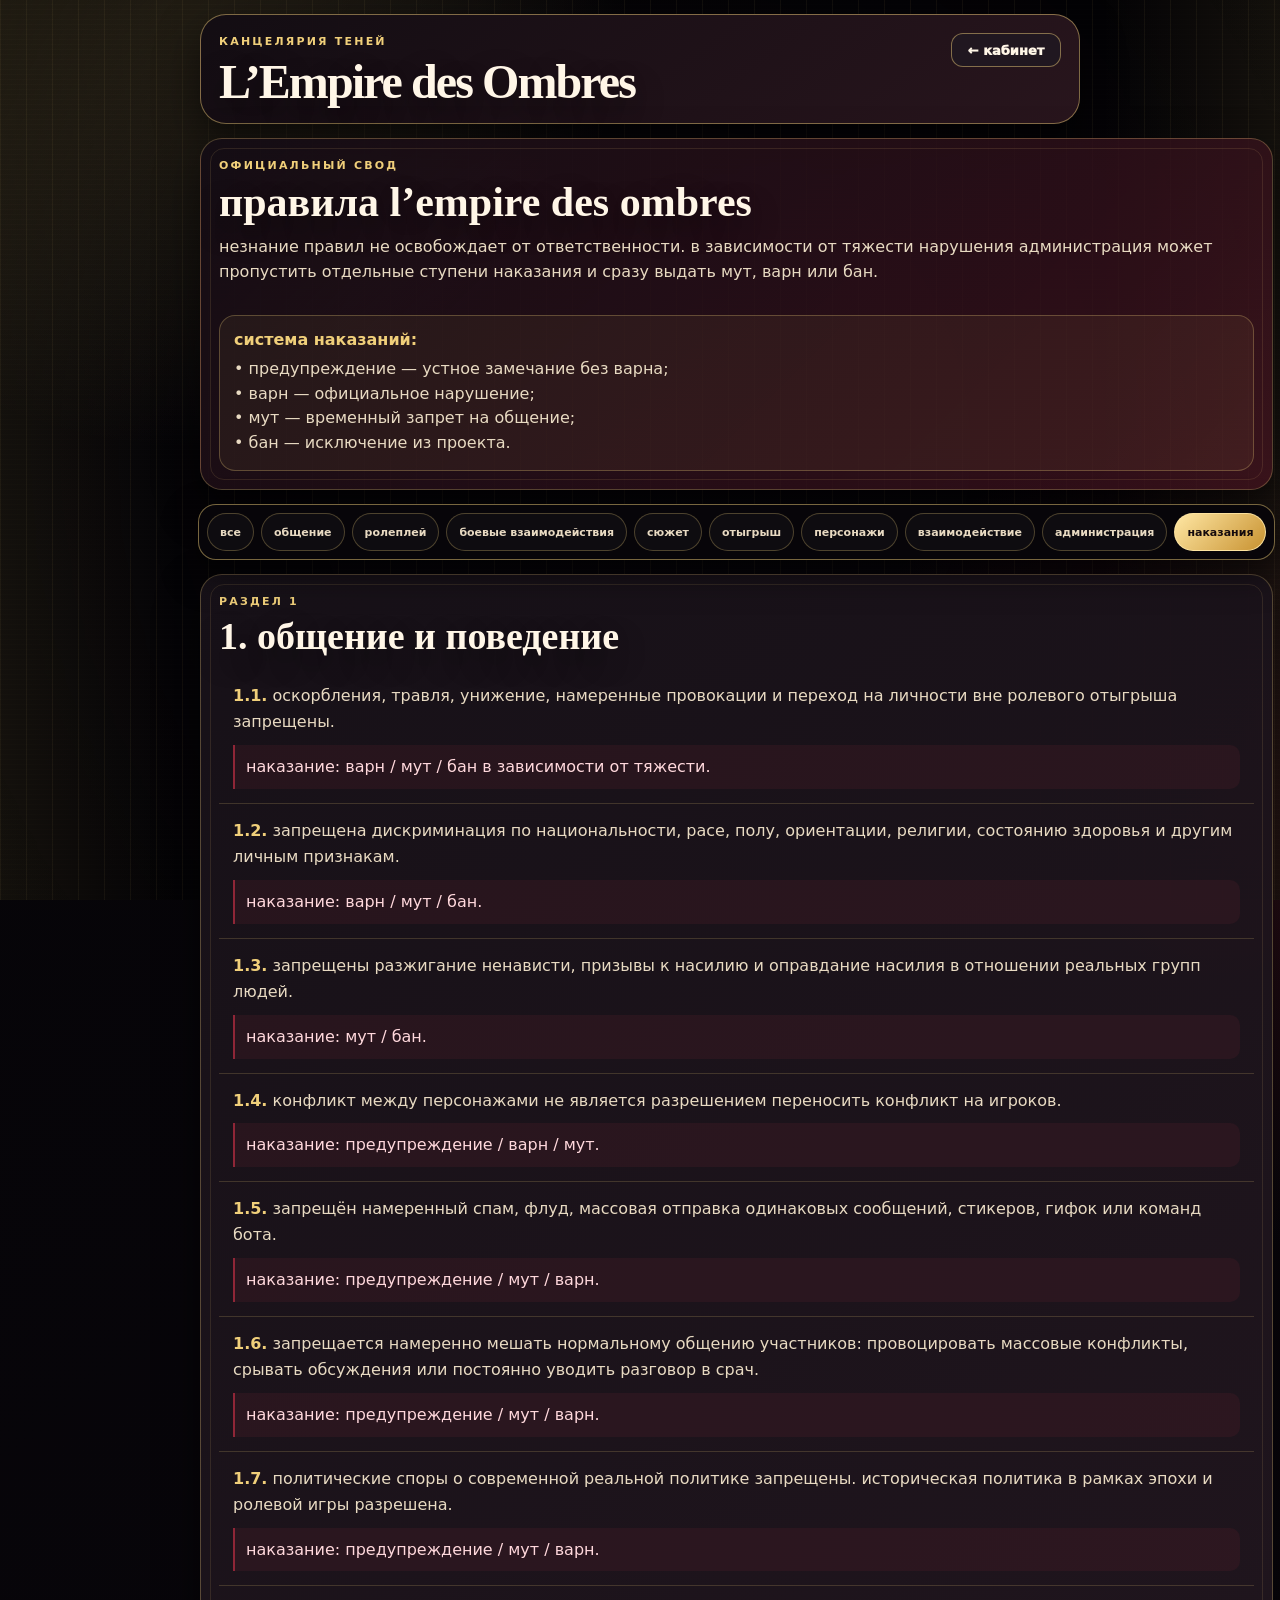
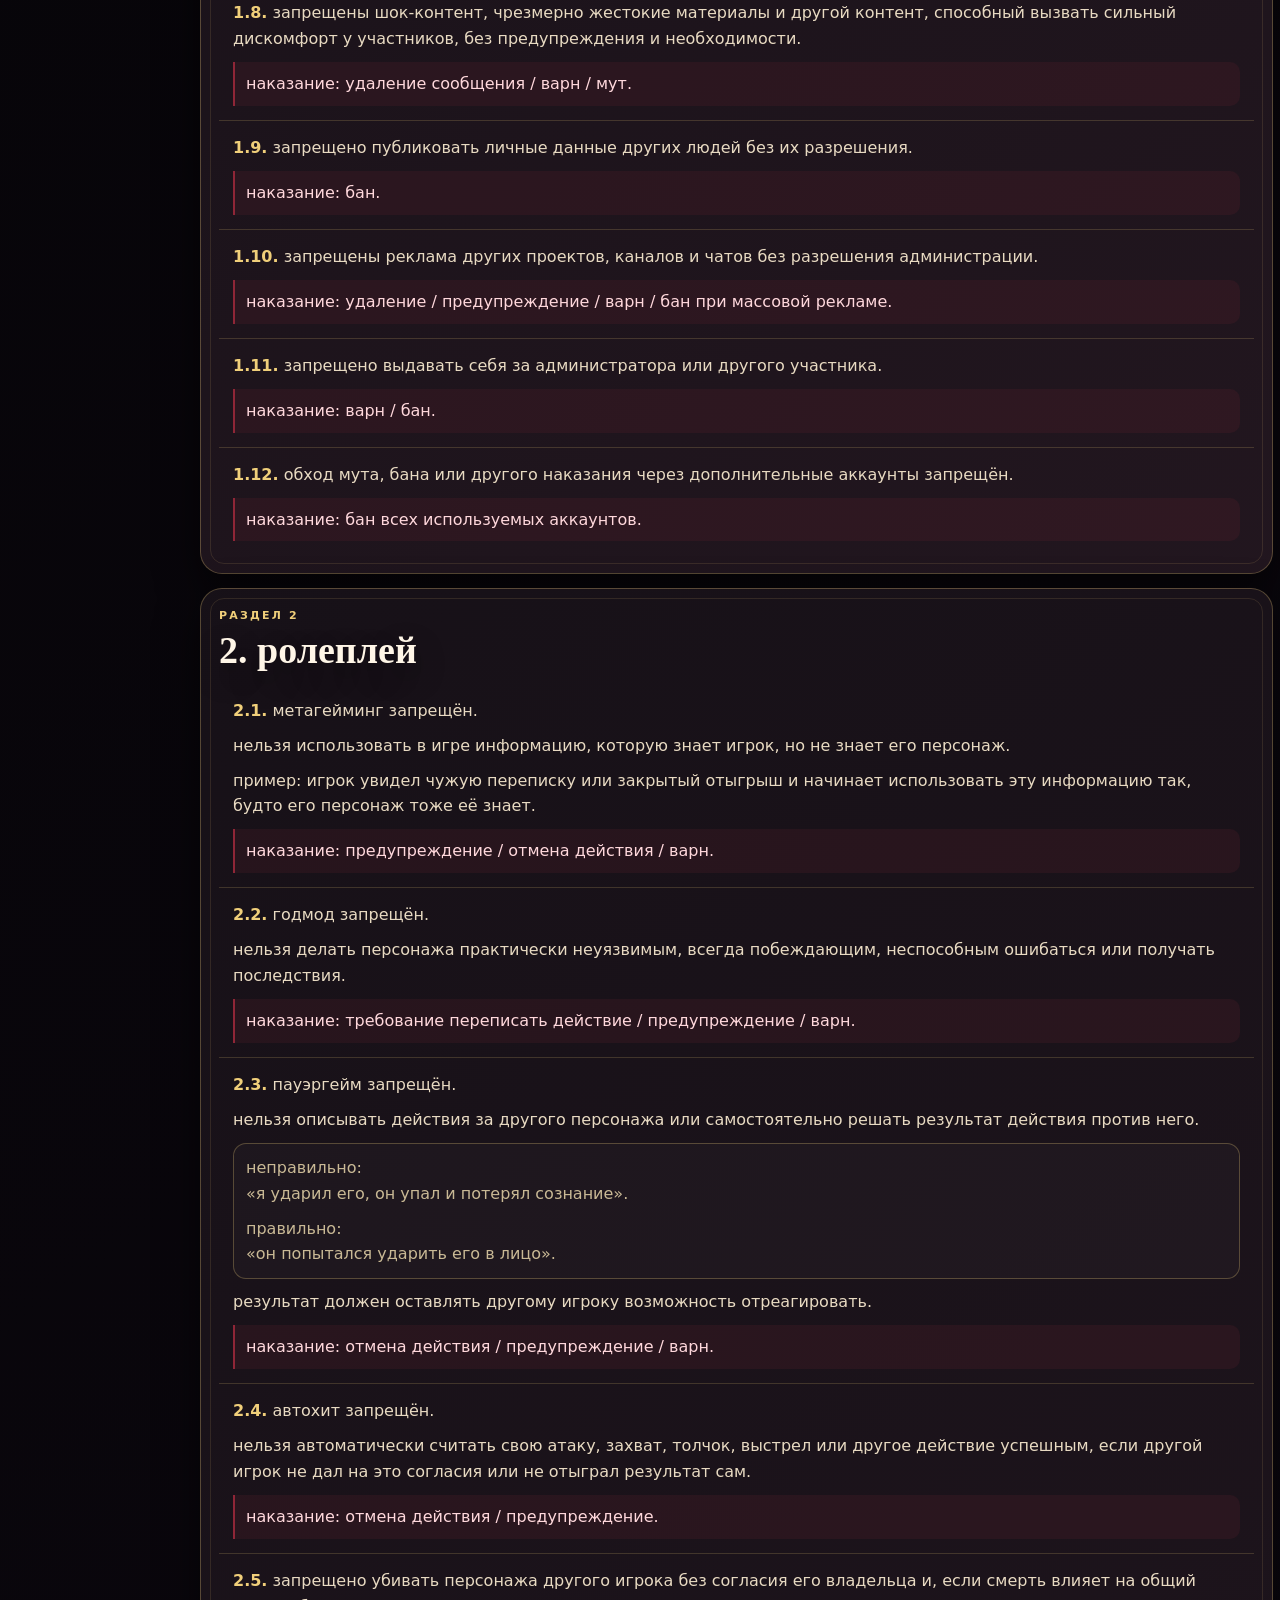
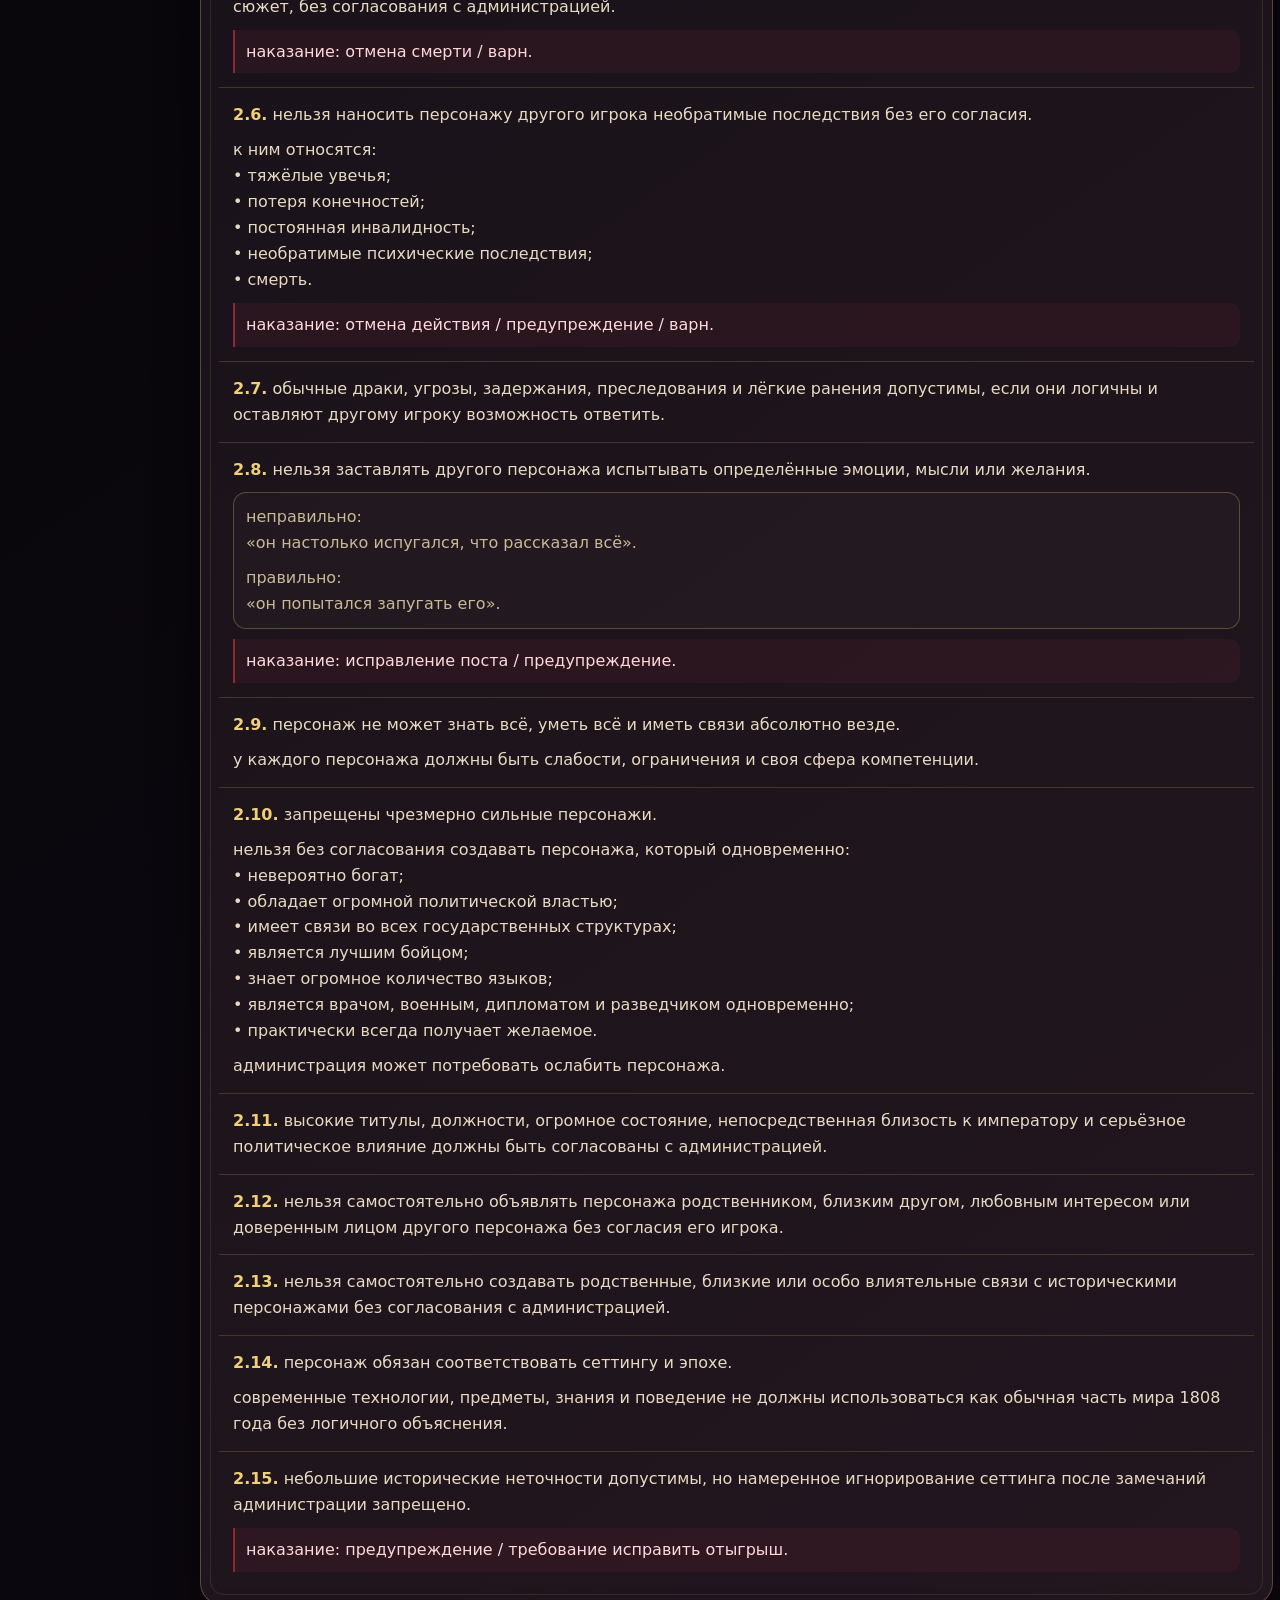
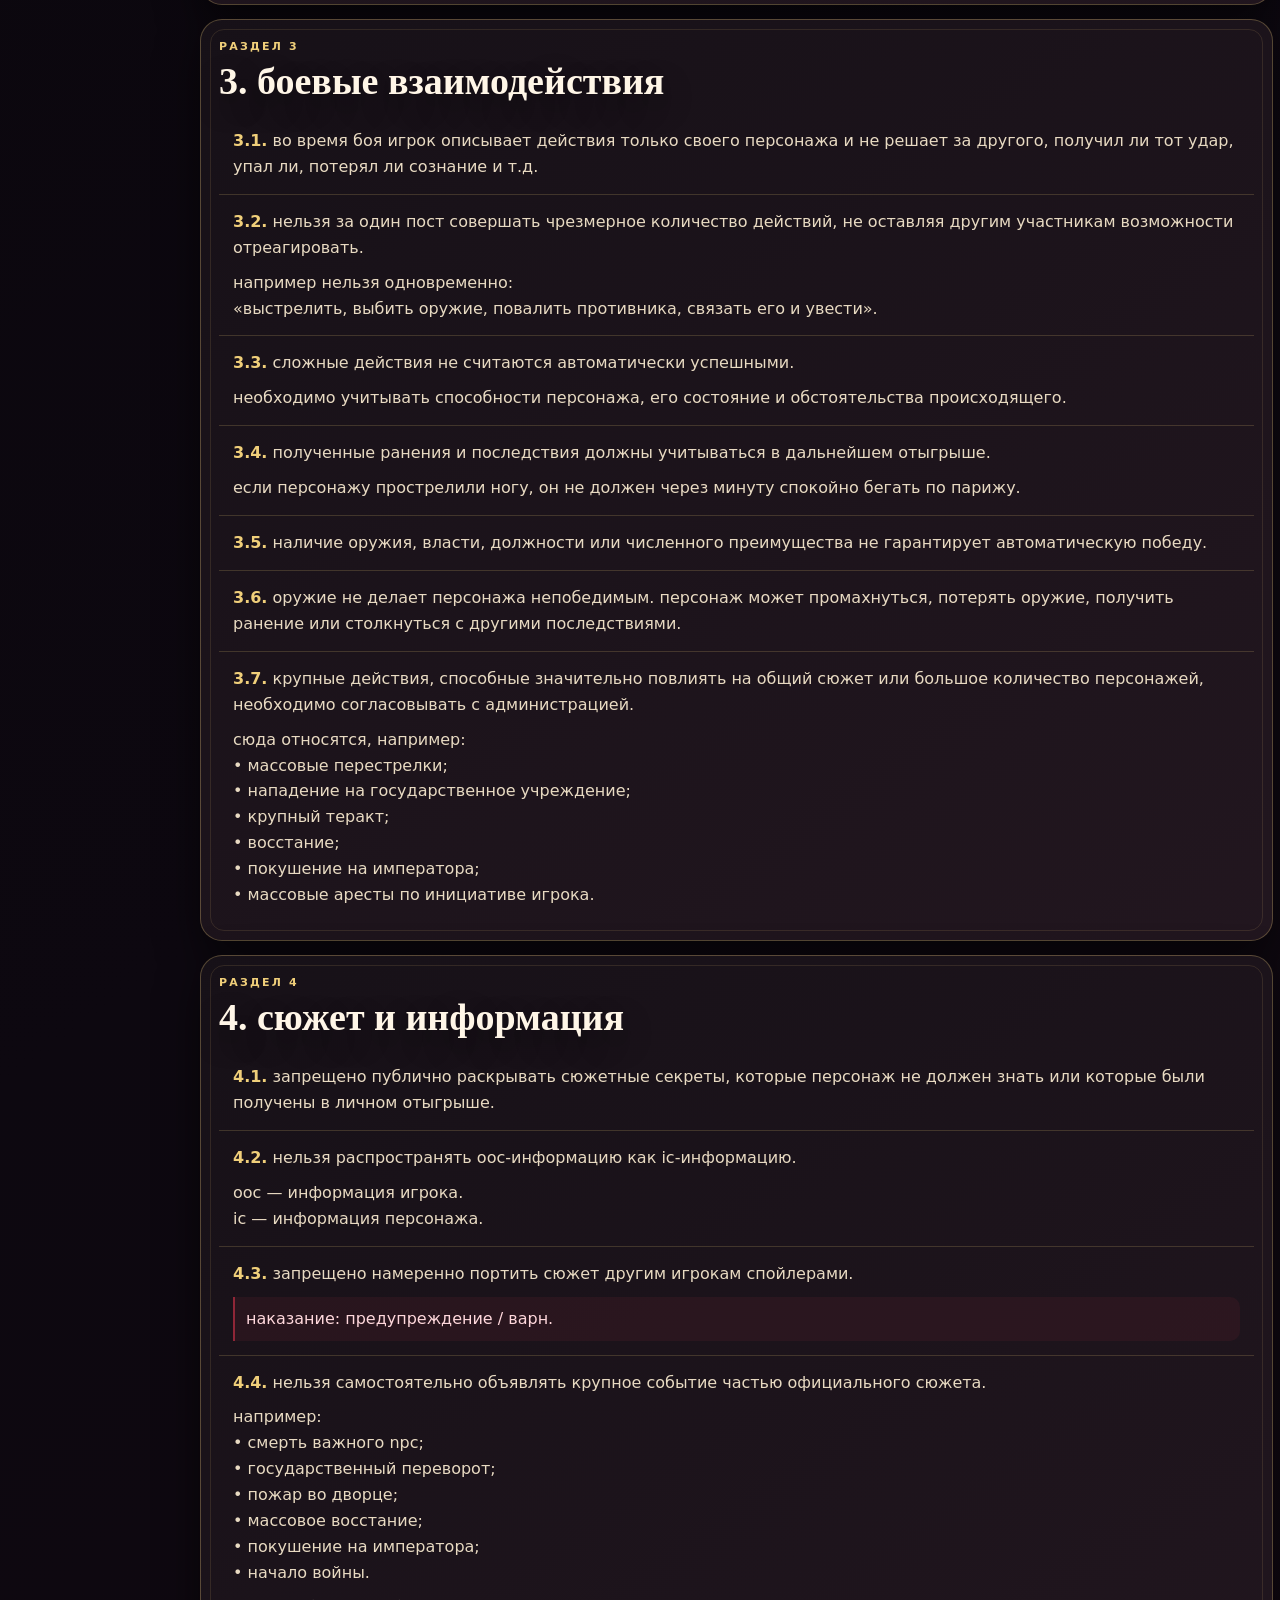
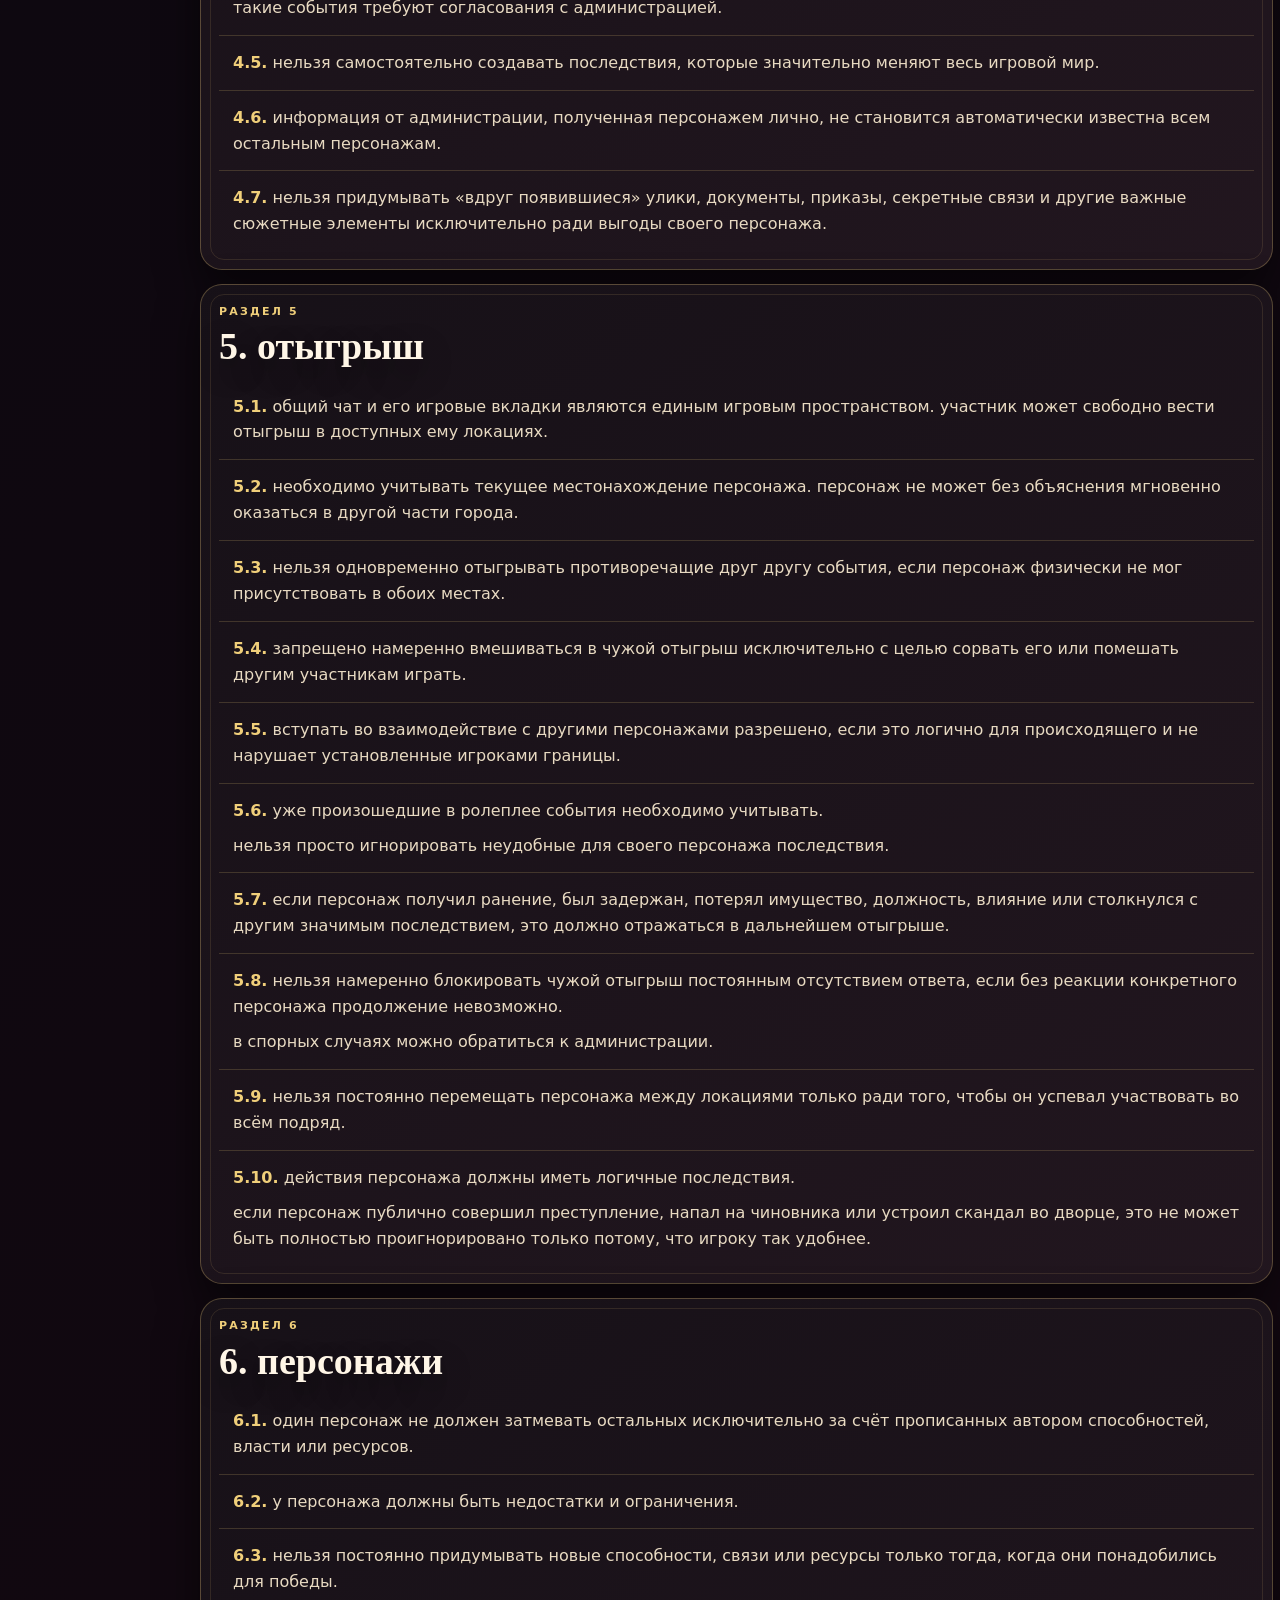
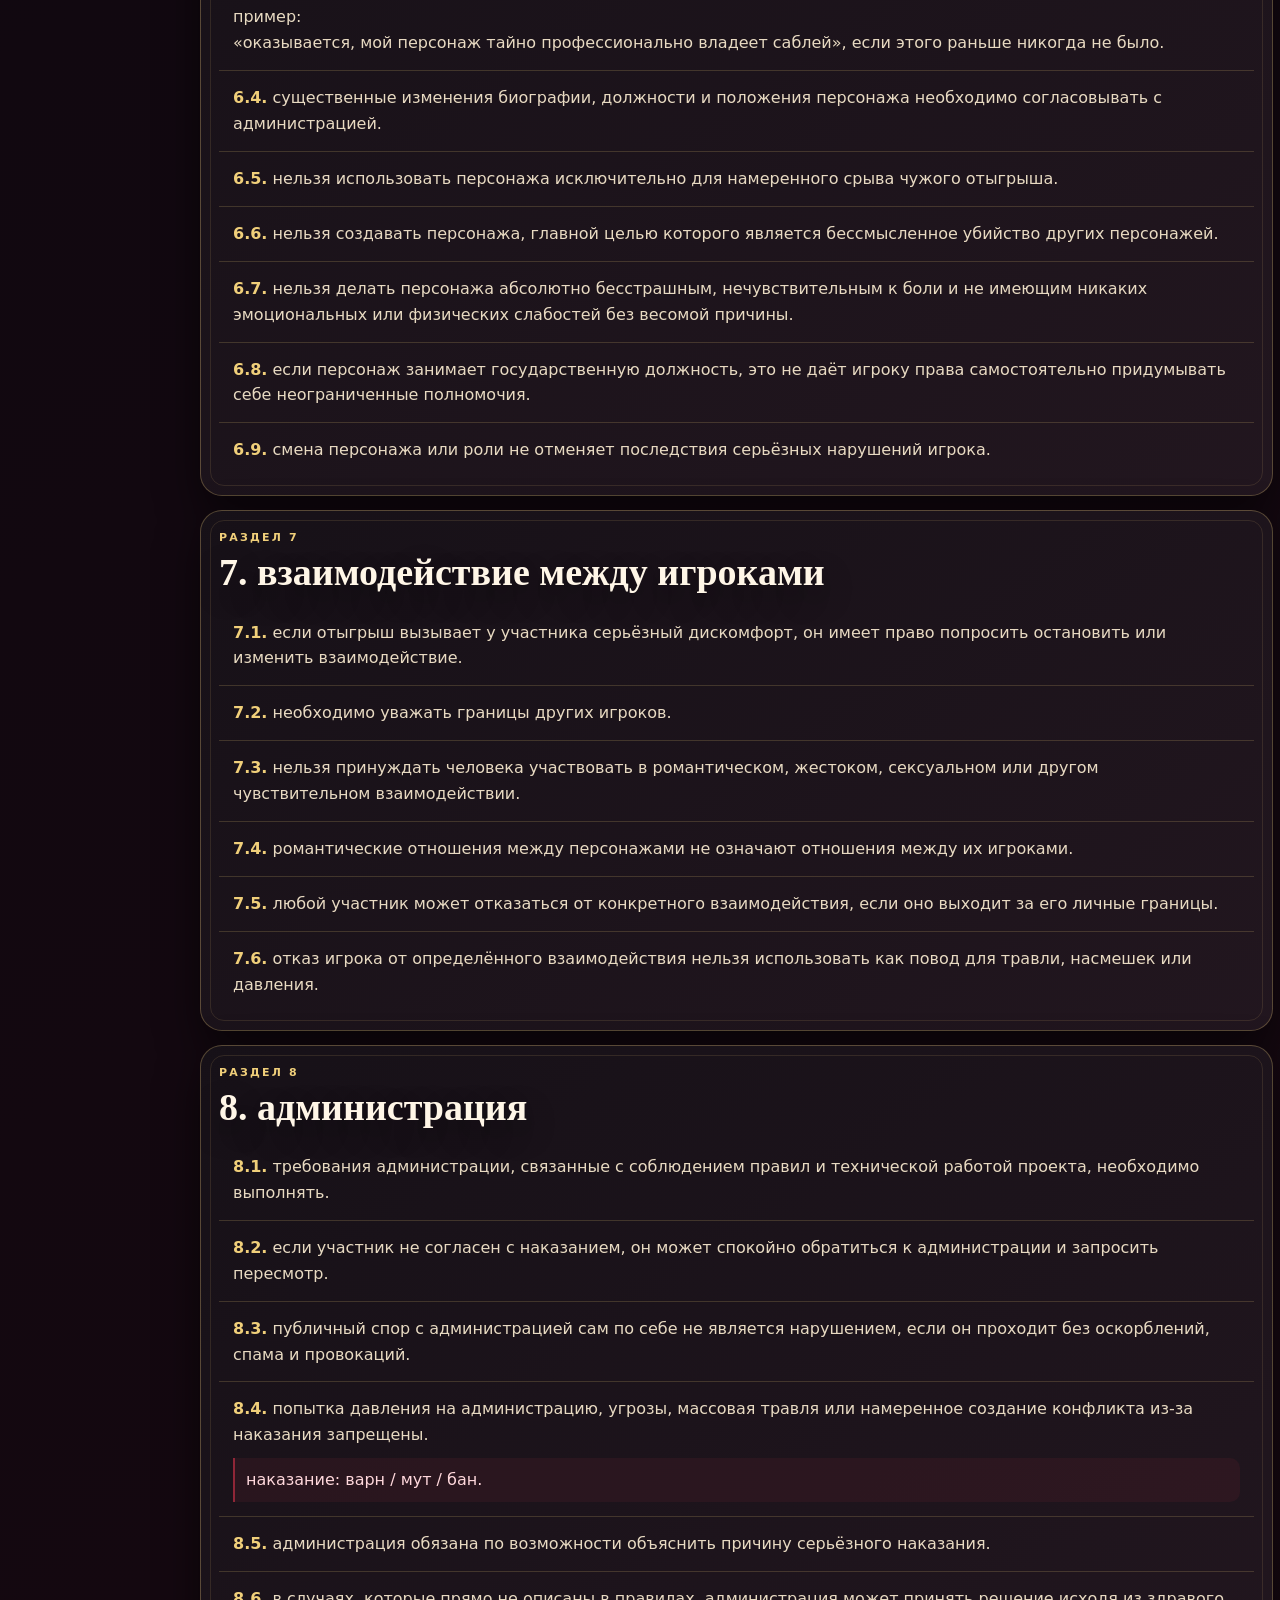
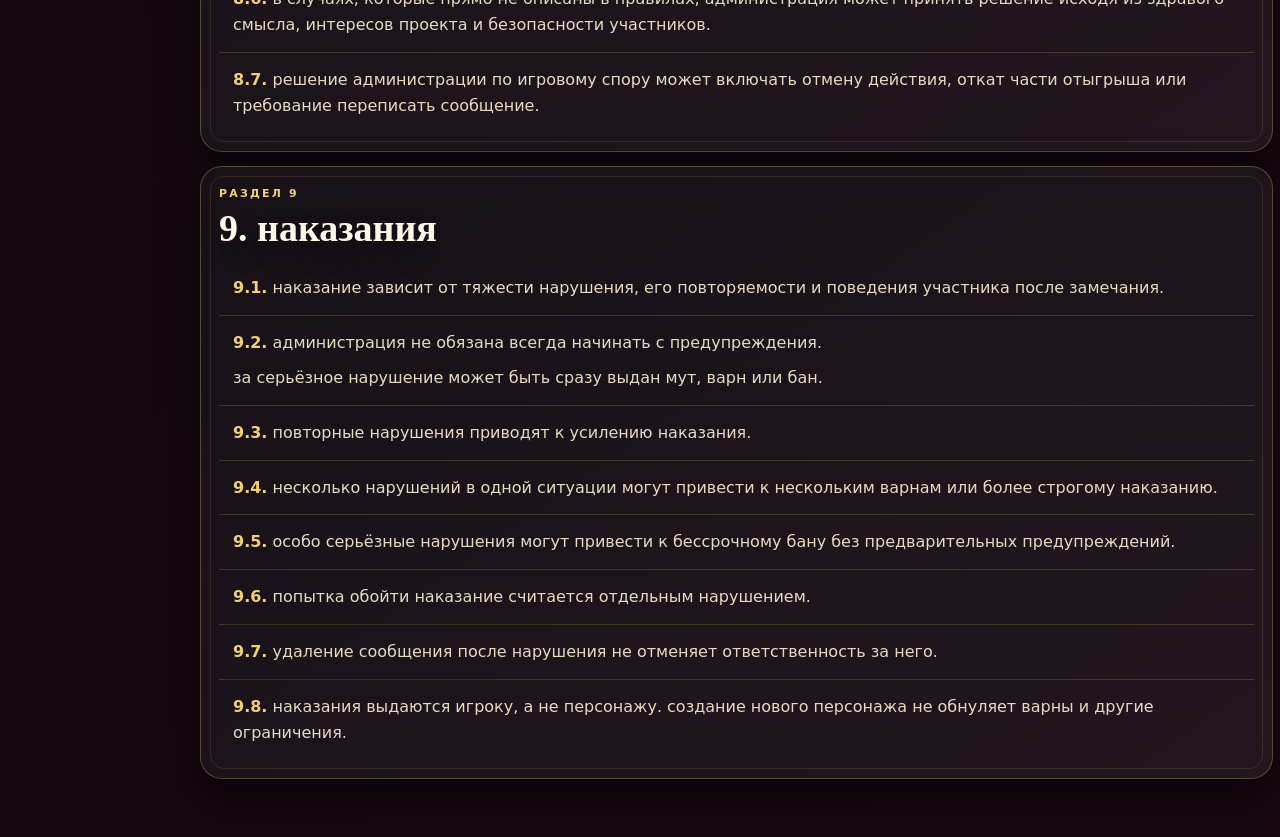
==== commit 02740c73: "Bust rules mobile assets cache" ====
--- a/miniapp/rules.html
+++ b/miniapp/rules.html
@@ -8,7 +8,7 @@
   <meta name="description" content="полный свод правил L’Empire des Ombres.">
   <script src="https://telegram.org/js/telegram-web-app.js"></script>
   <link rel="stylesheet" href="./styles.css?v=20261006-rules-1">
-  <link rel="stylesheet" href="./rules.css?v=20261006-rules-1">
+  <link rel="stylesheet" href="./rules.css?v=20261006-rules-mobile-2">
 </head>
 <body class="rules-page">
   <div class="app-shell rules-shell">
@@ -264,6 +264,6 @@
     </main>
   </div>
 
-  <script src="./rules.js?v=20261006-rules-1"></script>
+  <script src="./rules.js?v=20261006-rules-mobile-2"></script>
 </body>
 </html>
--- a/miniapp/rules.css
+++ b/miniapp/rules.css
@@ -0,0 +1,368 @@
+.rules-page {
+  overflow-x: hidden;
+}
+
+.rules-shell {
+  width: min(100%, 900px);
+}
+
+.rules-topbar {
+  position: relative;
+}
+
+.rules-back {
+  flex: 0 0 auto;
+  min-width: 110px;
+}
+
+.rules-content {
+  display: grid;
+  gap: 14px;
+  margin-top: 14px;
+  padding-bottom: calc(36px + var(--bottom-safe));
+}
+
+.rules-intro {
+  gap: 14px;
+}
+
+.rules-intro h2,
+.rules-section h2 {
+  text-transform: none;
+}
+
+.rules-punishments {
+  position: relative;
+  z-index: 1;
+  padding: 14px;
+  border: 1px solid var(--line);
+  border-radius: 16px;
+  background: rgba(240,207,122,.055);
+}
+
+.rules-punishments h3 {
+  margin-bottom: 8px;
+  font-size: 16px;
+}
+
+.rules-punishments p {
+  margin: 0;
+}
+
+.rules-filter-wrap {
+  position: sticky;
+  top: 6px;
+  z-index: 90;
+  margin: 0 -2px;
+  padding: 7px;
+  border: 1px solid var(--line2);
+  border-radius: 18px;
+  background: rgba(8,6,10,.95);
+  box-shadow: 0 14px 34px rgba(0,0,0,.54);
+  backdrop-filter: blur(16px);
+}
+
+.rules-filters {
+  display: flex;
+  gap: 7px;
+  overflow-x: auto;
+  padding: 1px;
+  scrollbar-width: none;
+  -webkit-overflow-scrolling: touch;
+}
+
+.rules-filters::-webkit-scrollbar {
+  display: none;
+}
+
+.rules-filter {
+  flex: 0 0 auto;
+  min-height: 38px;
+  padding: 8px 12px !important;
+  border-radius: 999px !important;
+  border: 1px solid var(--line) !important;
+  color: var(--text2) !important;
+  background: rgba(255,255,255,.03) !important;
+  font-size: 11px;
+  font-weight: 900;
+  white-space: nowrap;
+}
+
+.rules-filter.active {
+  color: #140a0d !important;
+  background: linear-gradient(135deg,#ffe7a4,#c89231) !important;
+  border-color: rgba(255,231,164,.92) !important;
+}
+
+.rules-sections {
+  display: grid;
+  gap: 14px;
+}
+
+.rules-section {
+  overflow: visible;
+}
+
+.rules-section[hidden] {
+  display: none !important;
+}
+
+.rules-section > h2 {
+  position: relative;
+  z-index: 1;
+  margin-bottom: 14px;
+  font-size: clamp(25px, 6vw, 38px);
+}
+
+.rule-item {
+  position: relative;
+  z-index: 1;
+  padding: 14px;
+  border-top: 1px solid rgba(240,207,122,.18);
+}
+
+.rule-item:first-of-type {
+  border-top: 0;
+}
+
+.rule-item p {
+  margin: 0 0 9px;
+  line-height: 1.62;
+}
+
+.rule-item p:last-child {
+  margin-bottom: 0;
+}
+
+.rule-item b {
+  color: var(--gold) !important;
+}
+
+.rule-punishment {
+  margin-top: 10px !important;
+  padding: 9px 11px;
+  border-left: 2px solid var(--red);
+  border-radius: 0 10px 10px 0;
+  color: #ffd8dc !important;
+  background: rgba(143,38,55,.13);
+}
+
+.rule-example {
+  margin: 10px 0;
+  padding: 11px 12px;
+  border: 1px solid var(--line);
+  border-radius: 13px;
+  background: rgba(255,255,255,.025);
+}
+
+.rule-example p {
+  color: var(--muted) !important;
+}
+
+.rules-empty {
+  text-align: center;
+}
+
+.hidden {
+  display: none !important;
+}
+
+/* mobile-first rules layout */
+@media (max-width: 700px) {
+  .rules-page .app-shell {
+    width: 100%;
+    padding: 7px 7px calc(18px + var(--bottom-safe));
+  }
+
+  .rules-topbar {
+    display: grid;
+    grid-template-columns: minmax(0,1fr) auto;
+    align-items: center;
+    gap: 8px;
+    padding: 11px 12px;
+    border-radius: 17px;
+  }
+
+  .rules-topbar .eyebrow {
+    display: none;
+  }
+
+  .rules-topbar h1 {
+    font-size: 21px;
+    line-height: 1;
+    white-space: nowrap;
+    overflow: hidden;
+    text-overflow: ellipsis;
+  }
+
+  .rules-back {
+    width: auto;
+    min-width: 0;
+    min-height: 38px !important;
+    padding: 7px 10px !important;
+    border-radius: 11px !important;
+    font-size: 11px;
+  }
+
+  .rules-content {
+    gap: 8px;
+    margin-top: 8px;
+    padding-bottom: calc(20px + var(--bottom-safe));
+  }
+
+  .rules-intro {
+    gap: 8px;
+    padding: 12px 13px !important;
+    border-radius: 17px !important;
+  }
+
+  .rules-intro::before {
+    inset: 5px;
+    border-radius: 12px;
+  }
+
+  .rules-intro .eyebrow {
+    margin-bottom: 4px;
+    font-size: 9px;
+    letter-spacing: .14em;
+  }
+
+  .rules-intro h2 {
+    margin-bottom: 7px;
+    font-size: 24px;
+    line-height: 1.02;
+  }
+
+  .rules-intro > div:first-child > p:last-child {
+    margin: 0;
+    font-size: 12px;
+    line-height: 1.42;
+  }
+
+  .rules-punishments {
+    padding: 9px 10px;
+    border-radius: 12px;
+  }
+
+  .rules-punishments h3 {
+    margin-bottom: 5px;
+    font-size: 13px;
+  }
+
+  .rules-punishments p {
+    font-size: 11px;
+    line-height: 1.45;
+  }
+
+  .rules-filter-wrap {
+    position: static;
+    margin: 0;
+    padding: 7px;
+    border-radius: 15px;
+    box-shadow: 0 9px 22px rgba(0,0,0,.42);
+    backdrop-filter: none;
+  }
+
+  .rules-filters {
+    display: grid;
+    grid-template-columns: repeat(3, minmax(0,1fr));
+    gap: 5px;
+    overflow: visible;
+    padding: 0;
+  }
+
+  .rules-filter {
+    width: 100%;
+    min-width: 0;
+    min-height: 34px;
+    padding: 6px 5px !important;
+    border-radius: 10px !important;
+    font-size: 9px;
+    line-height: 1.12;
+    white-space: normal;
+    text-align: center;
+  }
+
+  .rules-filter[data-rule-filter="all"] {
+    grid-column: 1 / -1;
+  }
+
+  .rules-sections {
+    gap: 8px;
+  }
+
+  .rules-section {
+    scroll-margin-top: 8px;
+    padding: 12px 11px !important;
+    border-radius: 17px !important;
+  }
+
+  .rules-section::before {
+    inset: 5px;
+    border-radius: 12px;
+  }
+
+  .rules-section > .eyebrow {
+    margin-bottom: 4px;
+    font-size: 9px;
+    letter-spacing: .14em;
+  }
+
+  .rules-section > h2 {
+    margin-bottom: 5px;
+    font-size: 22px;
+    line-height: 1.04;
+  }
+
+  .rule-item {
+    padding: 10px 1px;
+    border-top-color: rgba(240,207,122,.16);
+  }
+
+  .rule-item p {
+    margin-bottom: 6px;
+    font-size: 13px;
+    line-height: 1.5;
+  }
+
+  .rule-item b {
+    font-size: 13px;
+  }
+
+  .rule-punishment {
+    margin-top: 7px !important;
+    padding: 7px 9px;
+    border-radius: 0 9px 9px 0;
+    font-size: 12px !important;
+    line-height: 1.4 !important;
+  }
+
+  .rule-example {
+    margin: 7px 0;
+    padding: 8px 9px;
+    border-radius: 10px;
+  }
+
+  .rule-example p {
+    font-size: 12px;
+    line-height: 1.42;
+  }
+}
+
+@media (max-width: 380px) {
+  .rules-filters {
+    grid-template-columns: repeat(2, minmax(0,1fr));
+  }
+
+  .rules-filter[data-rule-filter="all"] {
+    grid-column: 1 / -1;
+  }
+
+  .rules-topbar h1 {
+    font-size: 18px;
+  }
+
+  .rules-section > h2 {
+    font-size: 20px;
+  }
+}
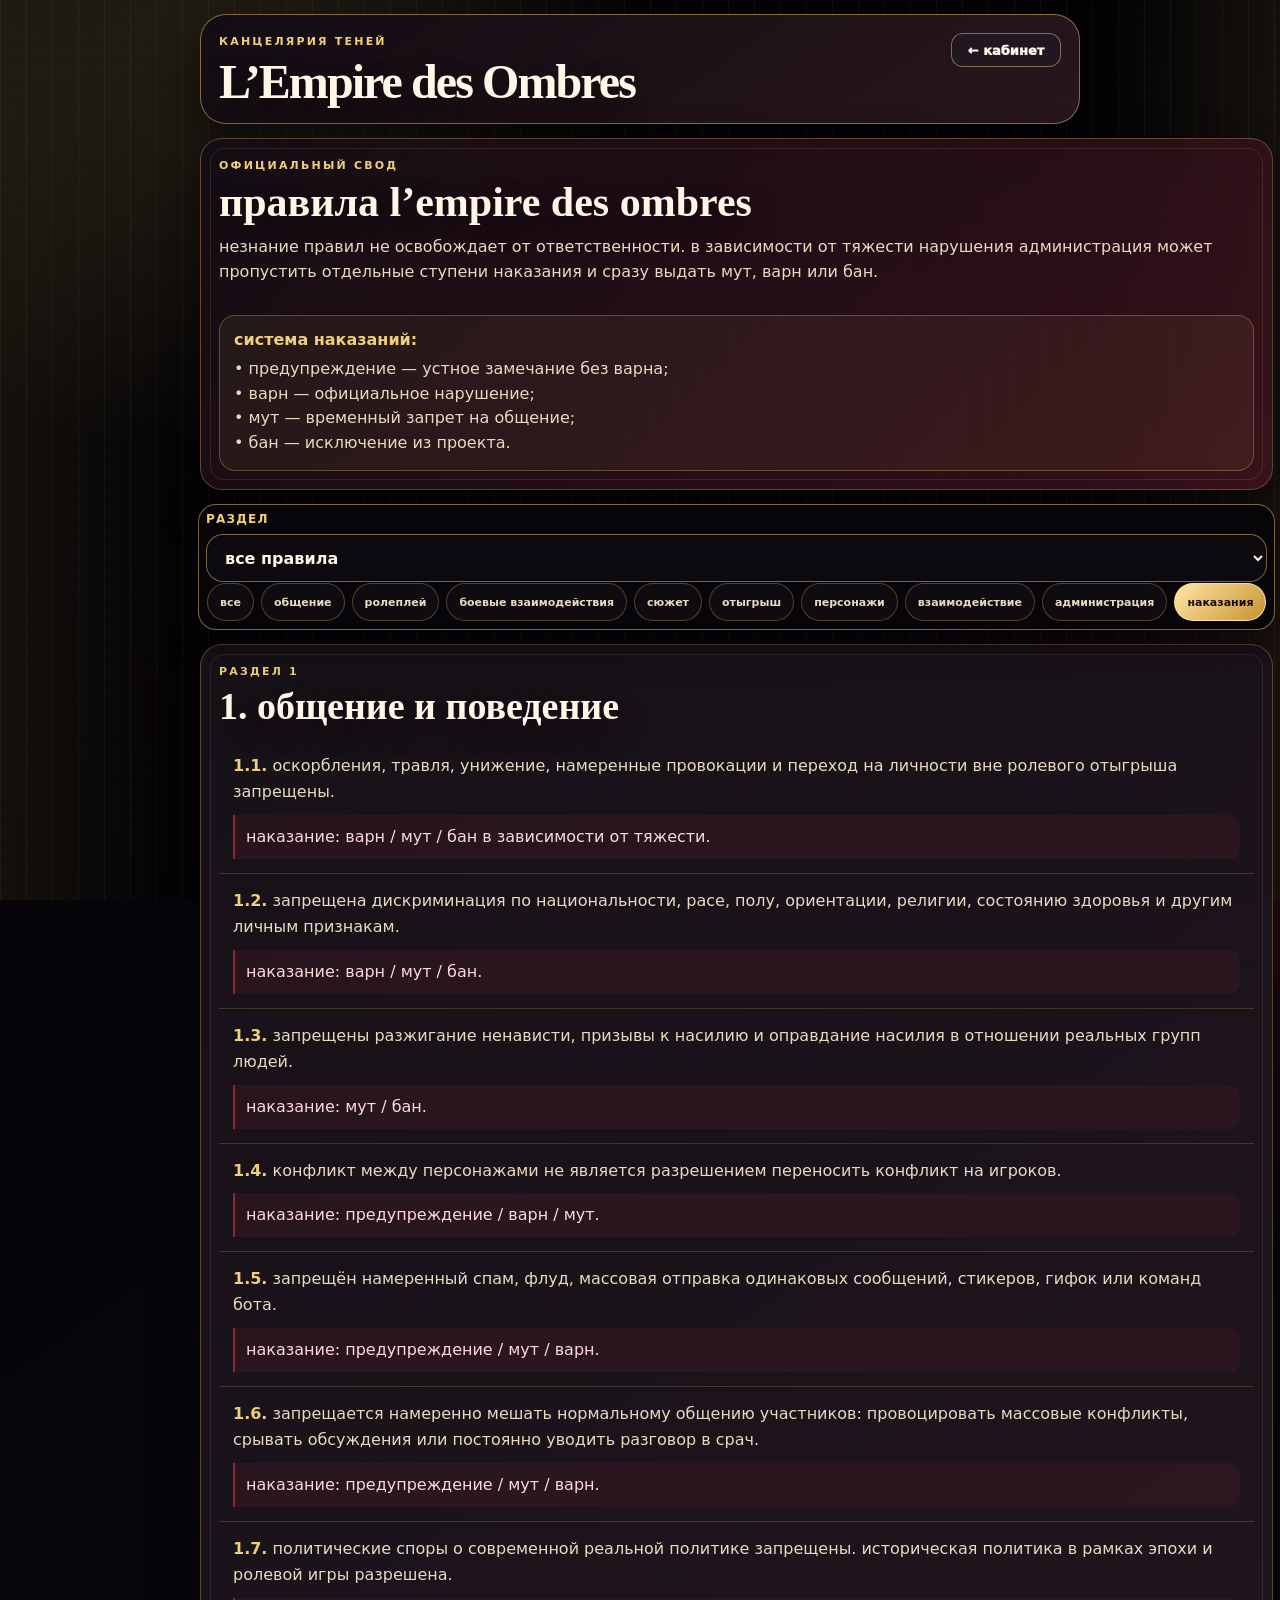
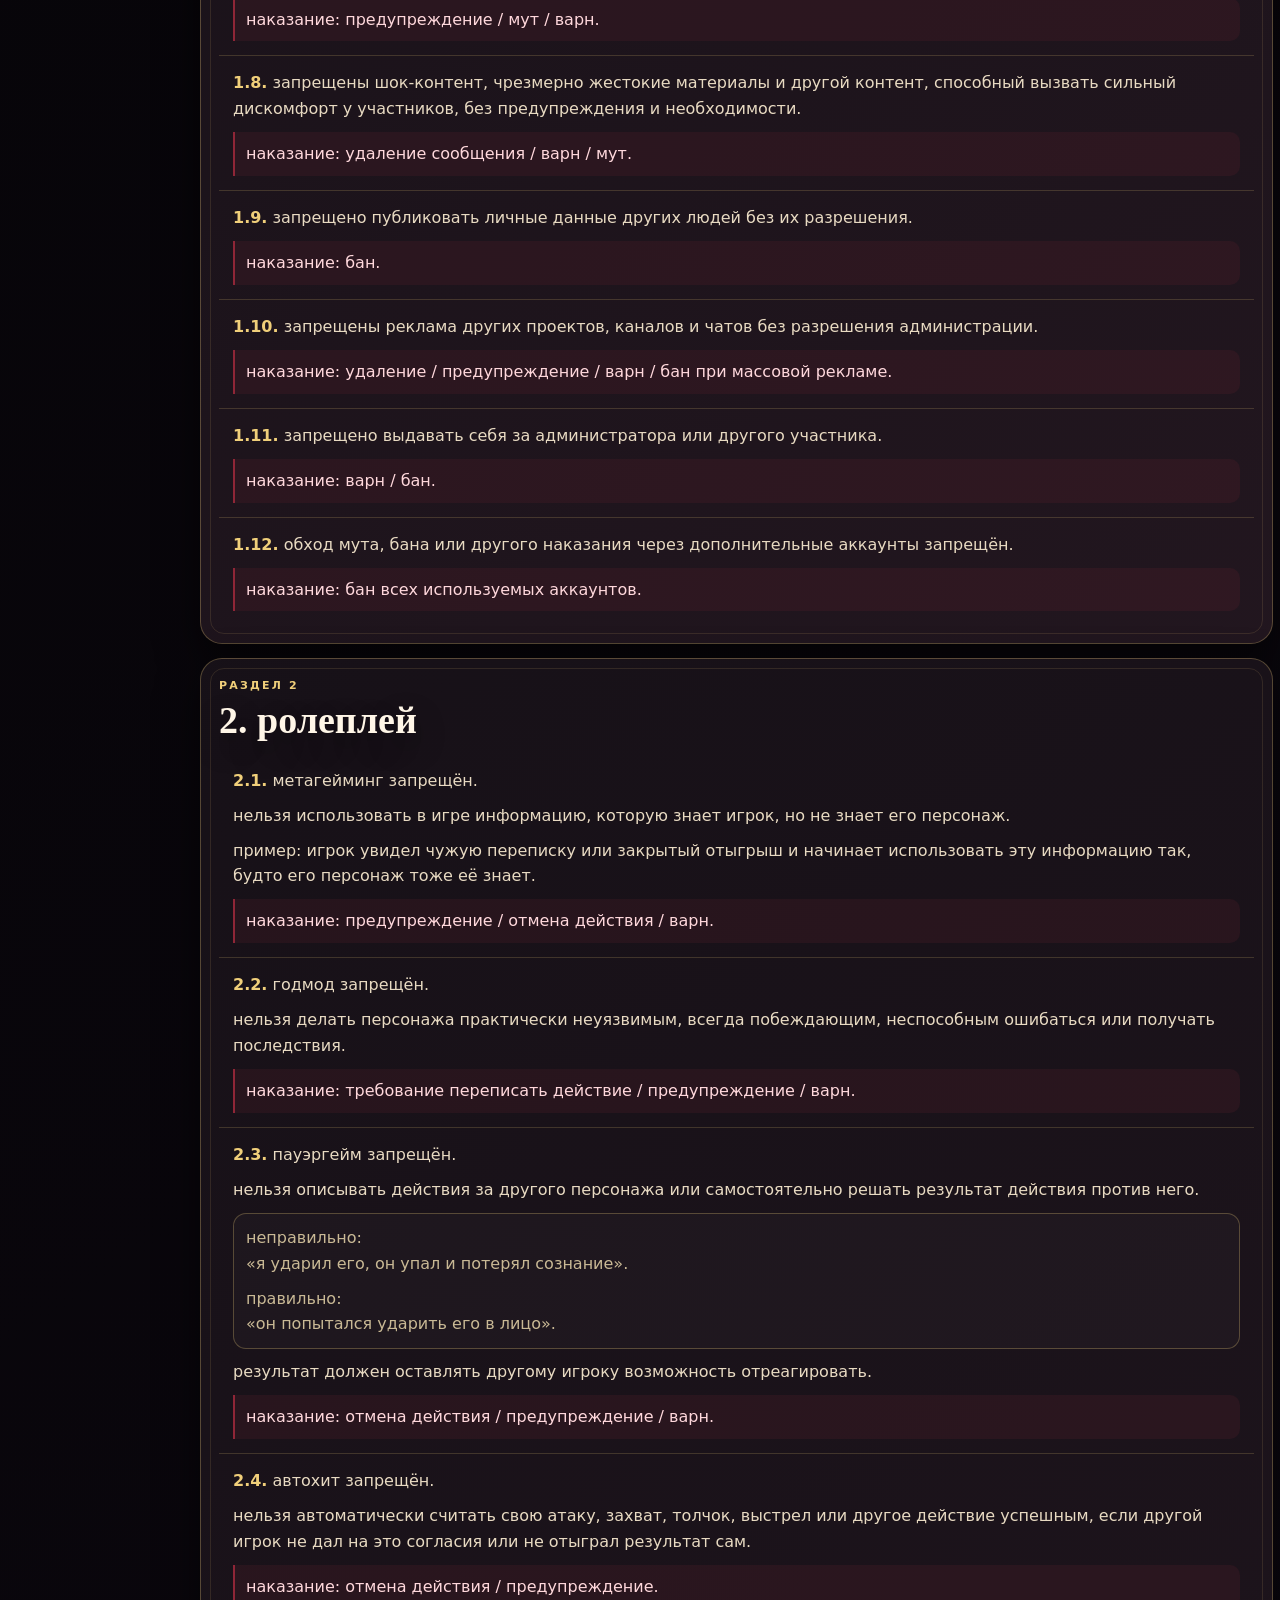
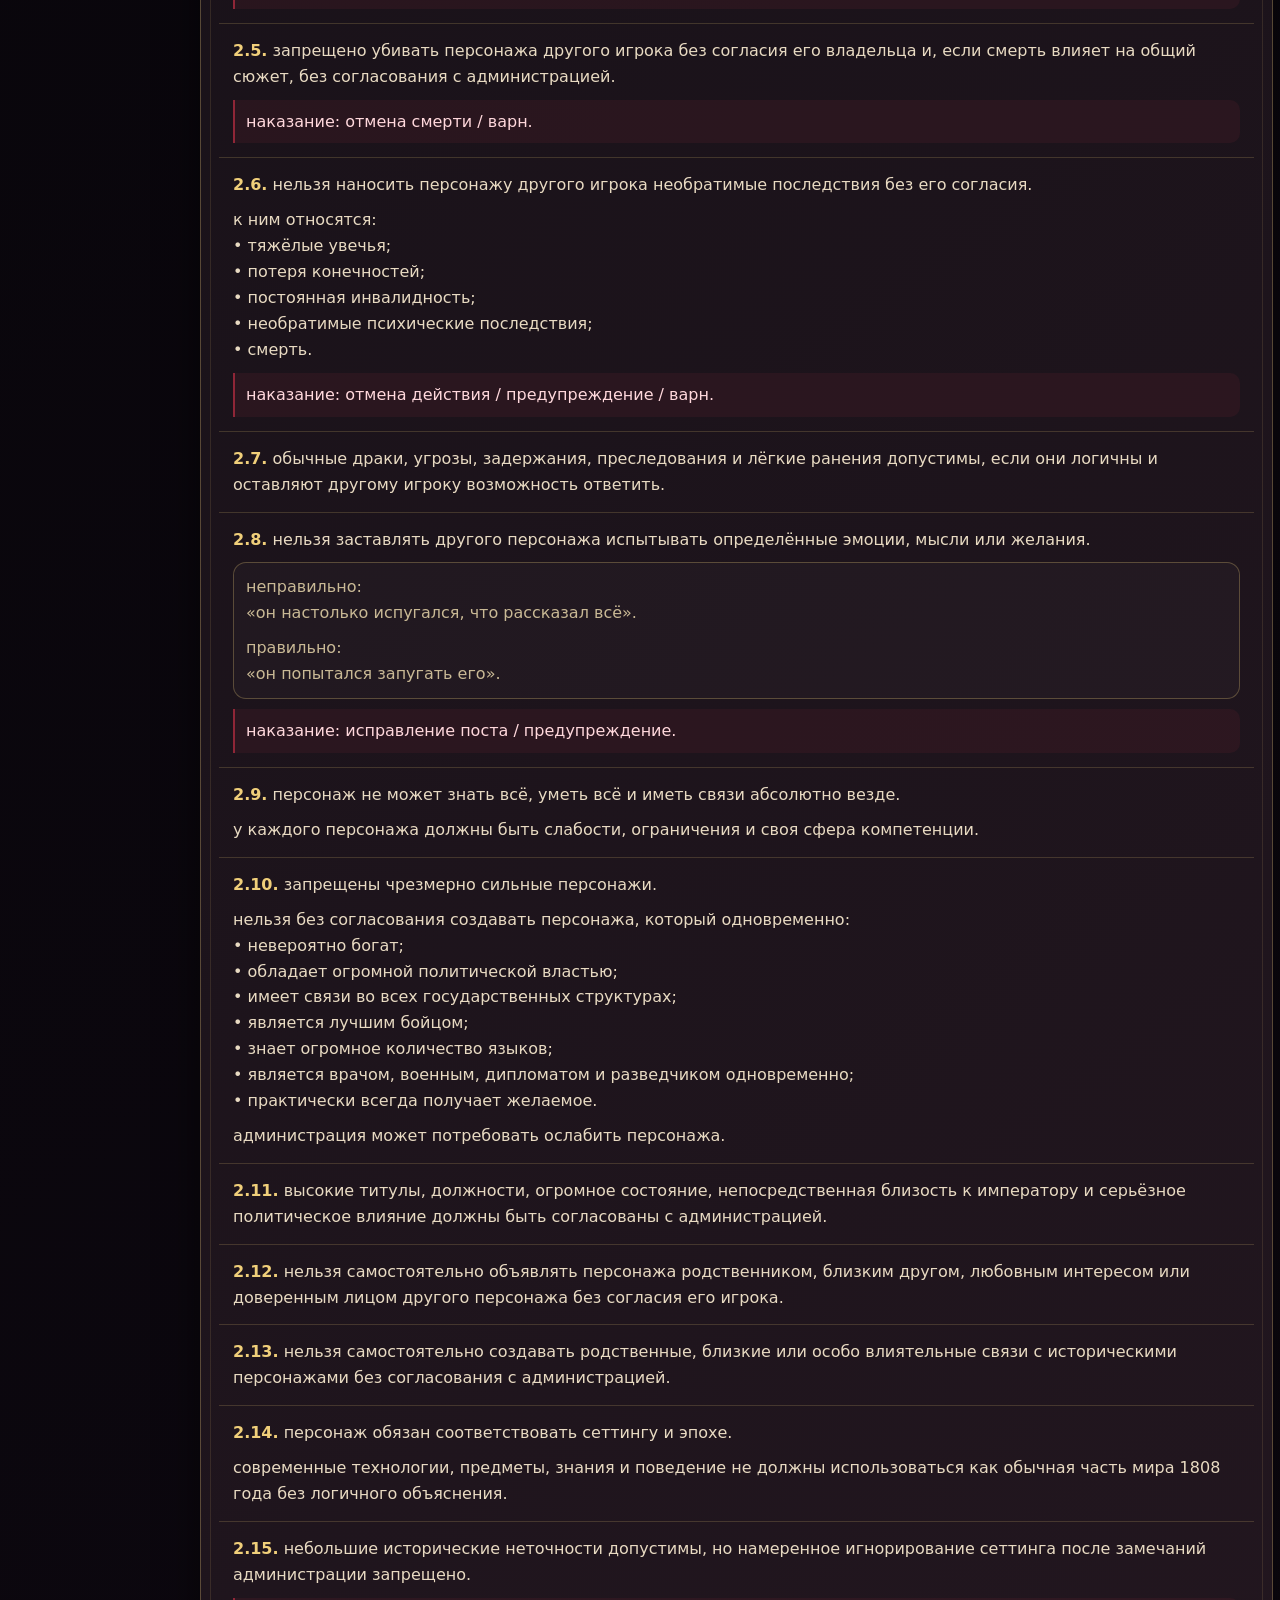
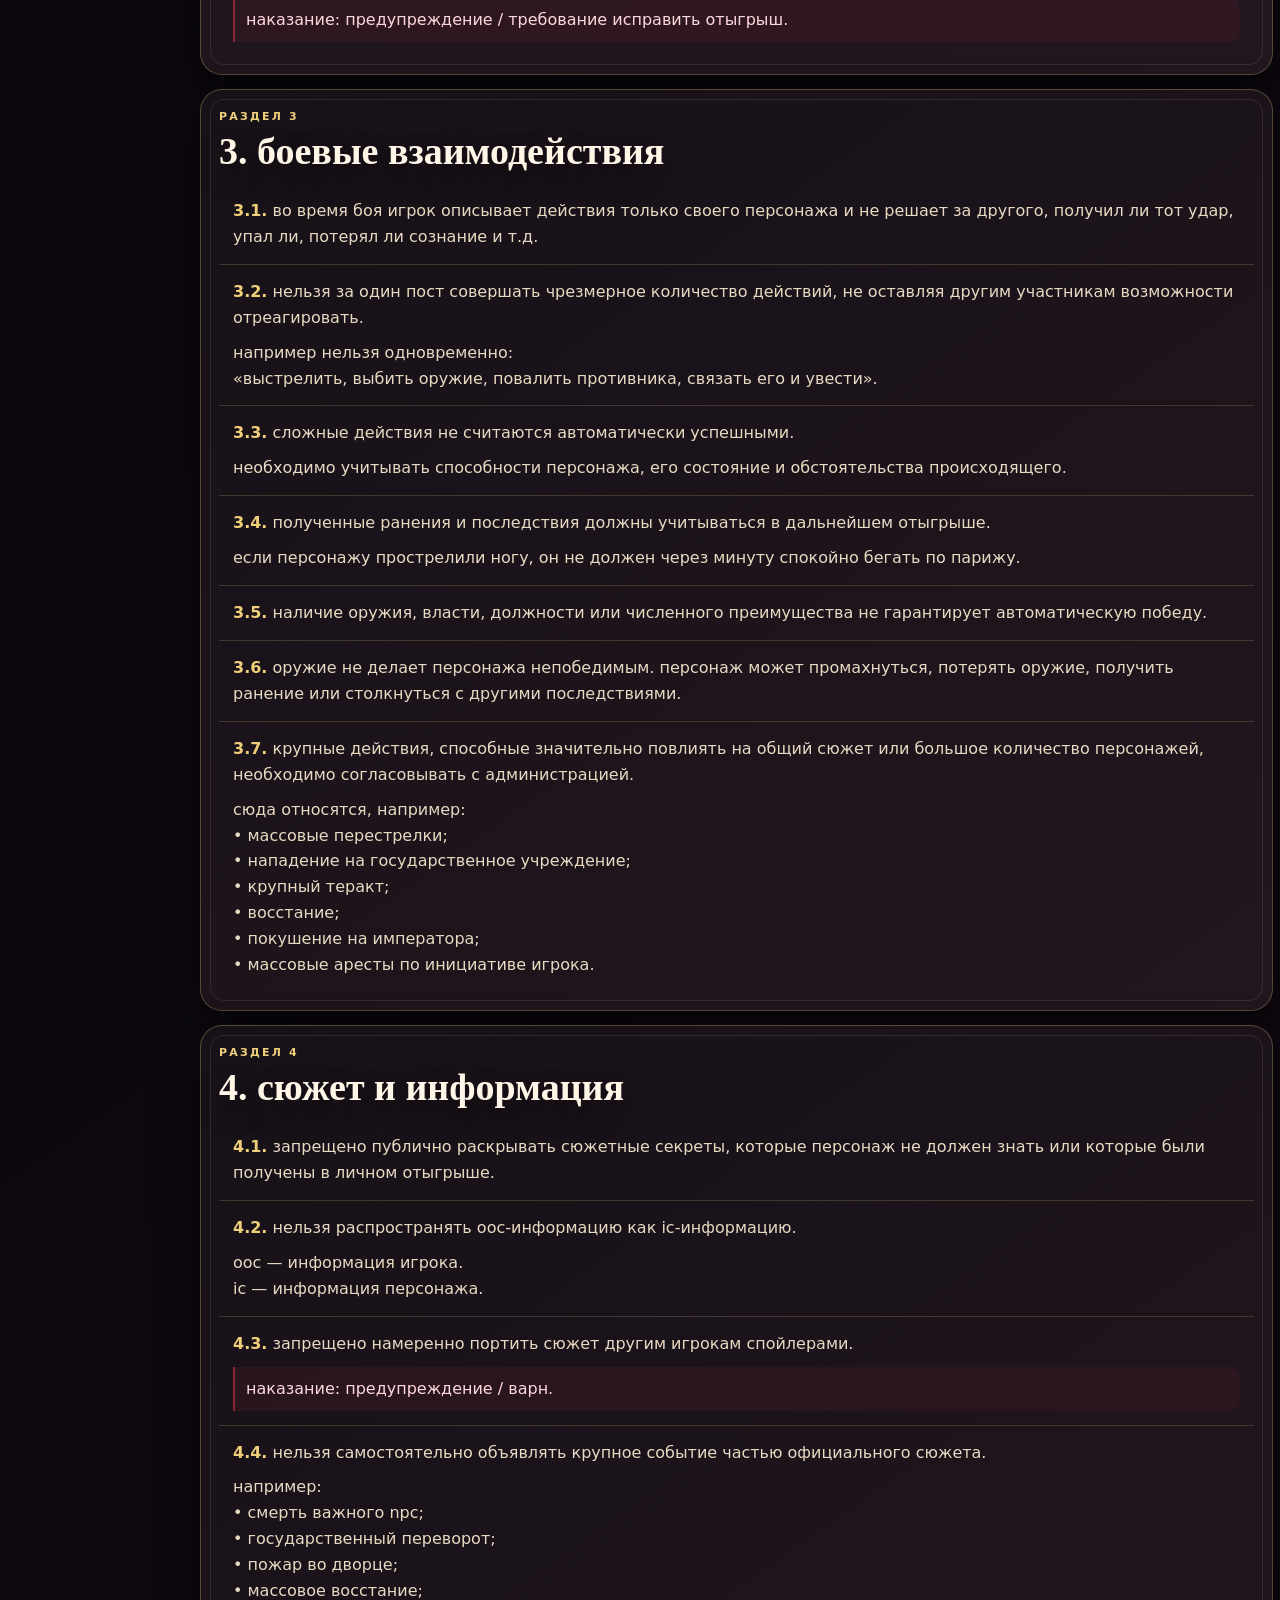
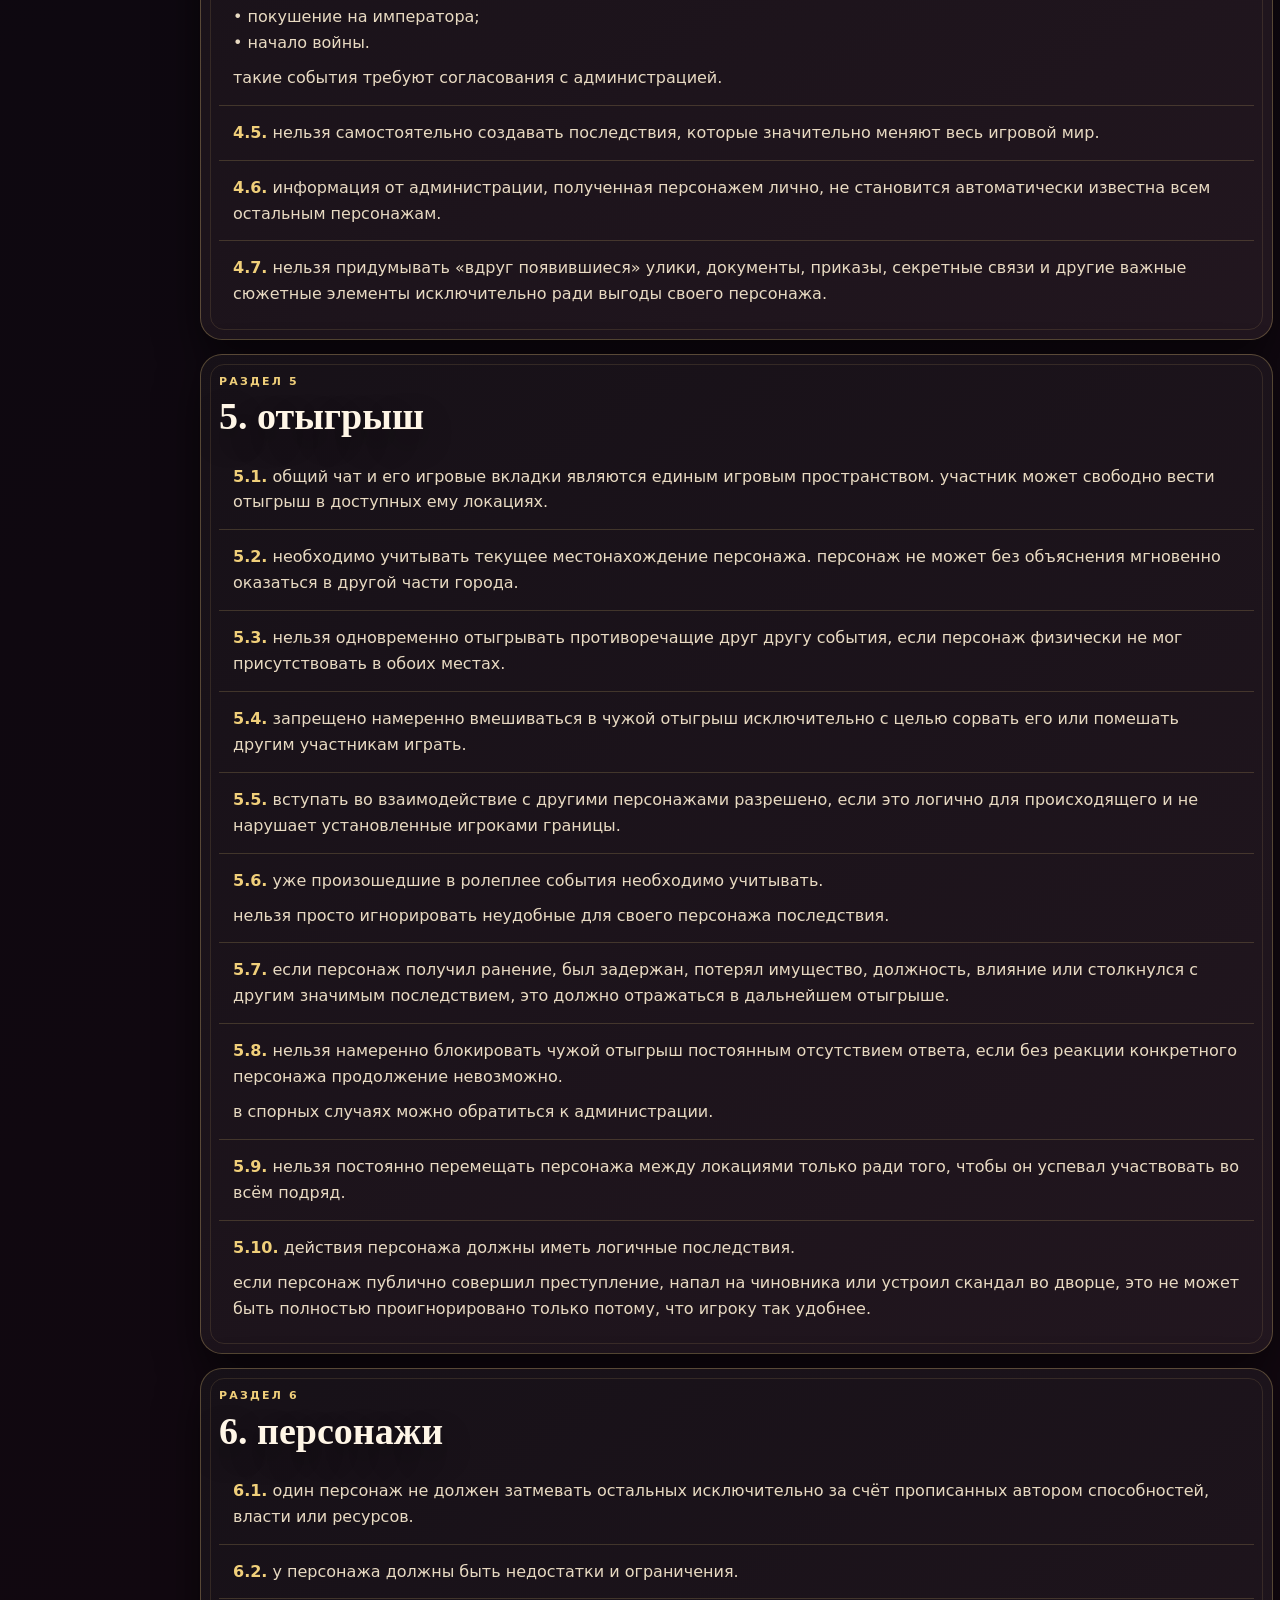
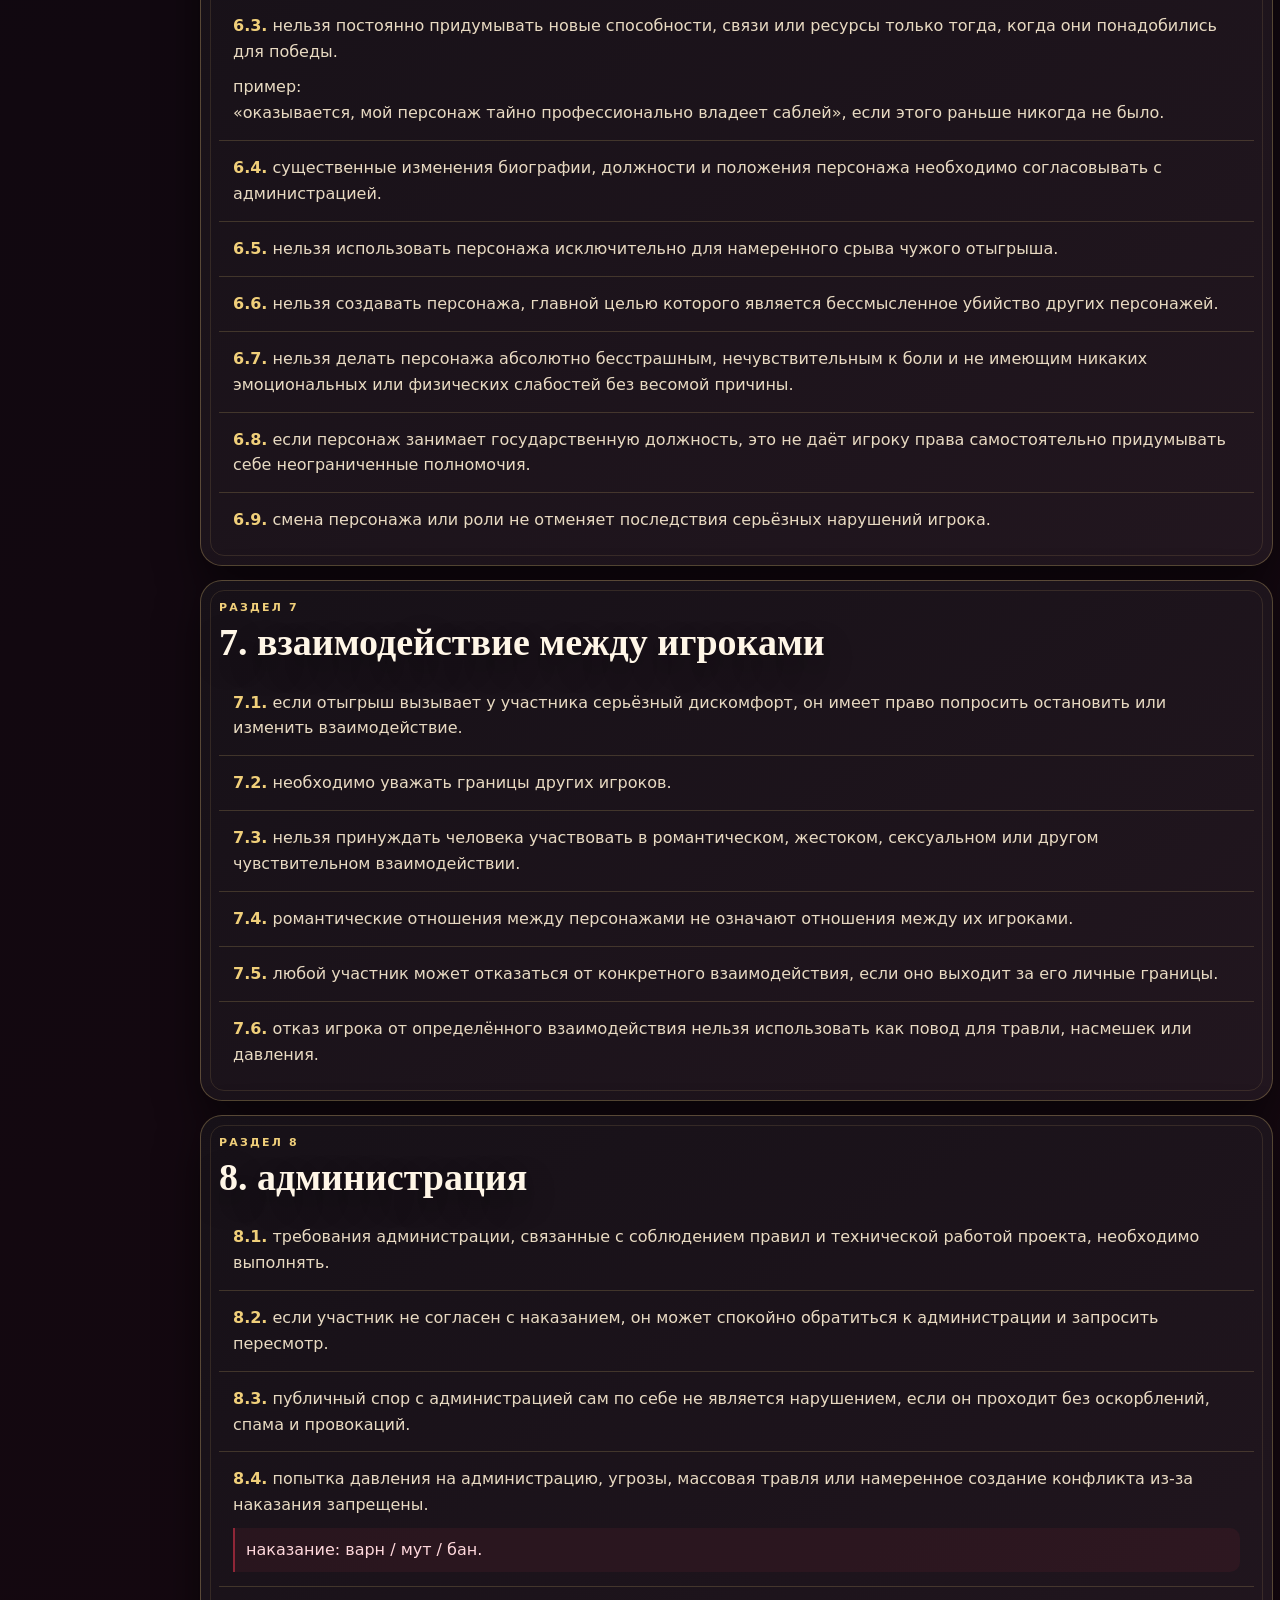
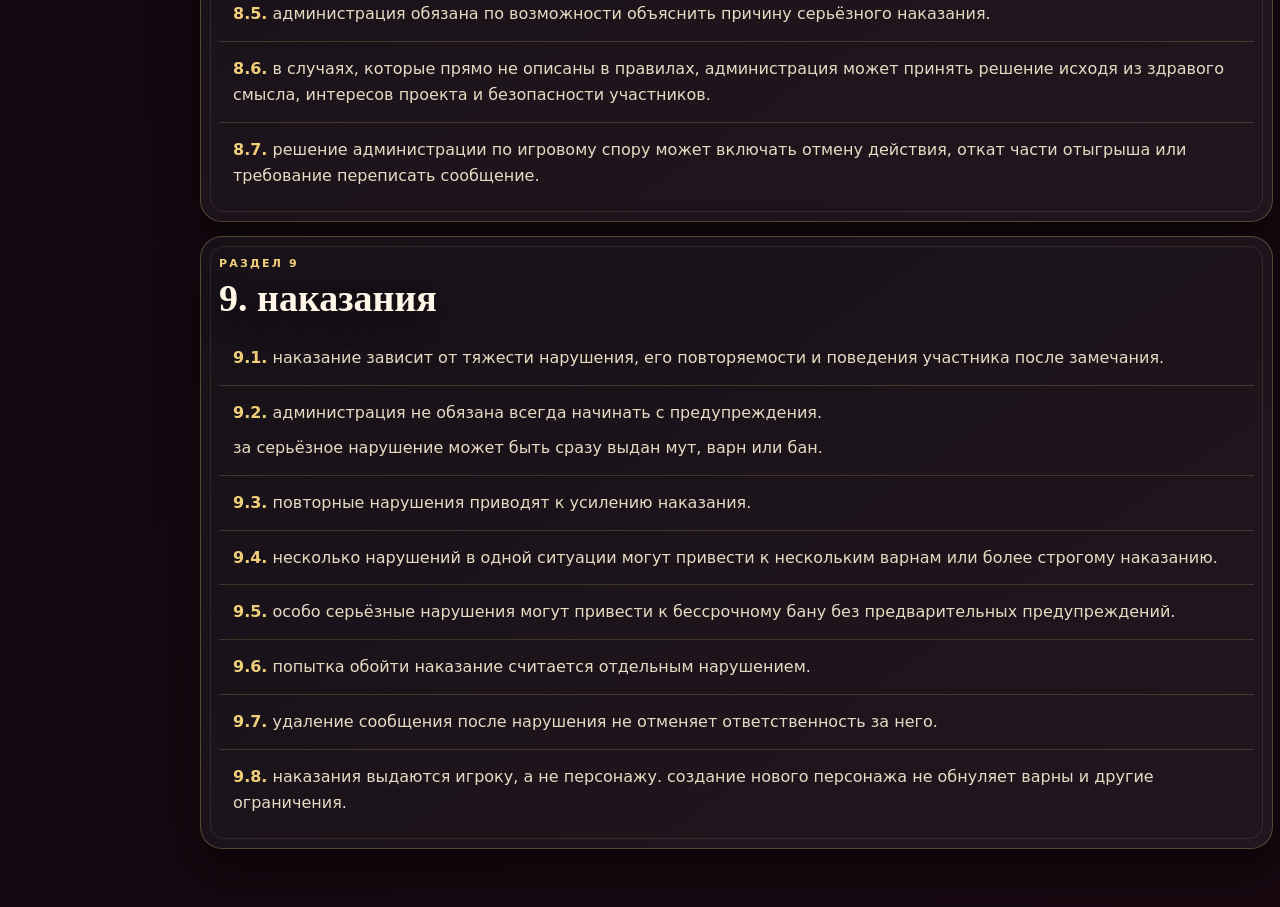
==== commit 18c19ea4: "Make mobile rules visible without pre-scroll" ====
--- a/miniapp/rules.html
+++ b/miniapp/rules.html
@@ -8,7 +8,7 @@
   <meta name="description" content="полный свод правил L’Empire des Ombres.">
   <script src="https://telegram.org/js/telegram-web-app.js"></script>
   <link rel="stylesheet" href="./styles.css?v=20261006-rules-1">
-  <link rel="stylesheet" href="./rules.css?v=20261006-rules-mobile-2">
+  <link rel="stylesheet" href="./rules.css?v=20261006-rules-mobile-3">
 </head>
 <body class="rules-page">
   <div class="app-shell rules-shell">
@@ -37,6 +37,21 @@
       </article>
 
       <nav class="rules-filter-wrap" aria-label="разделы правил">
+        <label class="rules-mobile-select-label" for="rules-mobile-select">
+          <span>раздел</span>
+          <select id="rules-mobile-select" class="rules-mobile-select">
+            <option value="all">все правила</option>
+            <option value="general">1. общение и поведение</option>
+            <option value="roleplay">2. ролеплей</option>
+            <option value="combat">3. боевые взаимодействия</option>
+            <option value="plot">4. сюжет и информация</option>
+            <option value="play">5. отыгрыш</option>
+            <option value="characters">6. персонажи</option>
+            <option value="players">7. взаимодействие между игроками</option>
+            <option value="admin">8. администрация</option>
+            <option value="punishments">9. наказания</option>
+          </select>
+        </label>
         <div class="rules-filters" id="rules-filters">
           <button type="button" class="rules-filter active" data-rule-filter="all">все</button>
           <button type="button" class="rules-filter" data-rule-filter="general">общение</button>
@@ -264,6 +279,6 @@
     </main>
   </div>
 
-  <script src="./rules.js?v=20261006-rules-mobile-2"></script>
+  <script src="./rules.js?v=20261006-rules-mobile-3"></script>
 </body>
 </html>
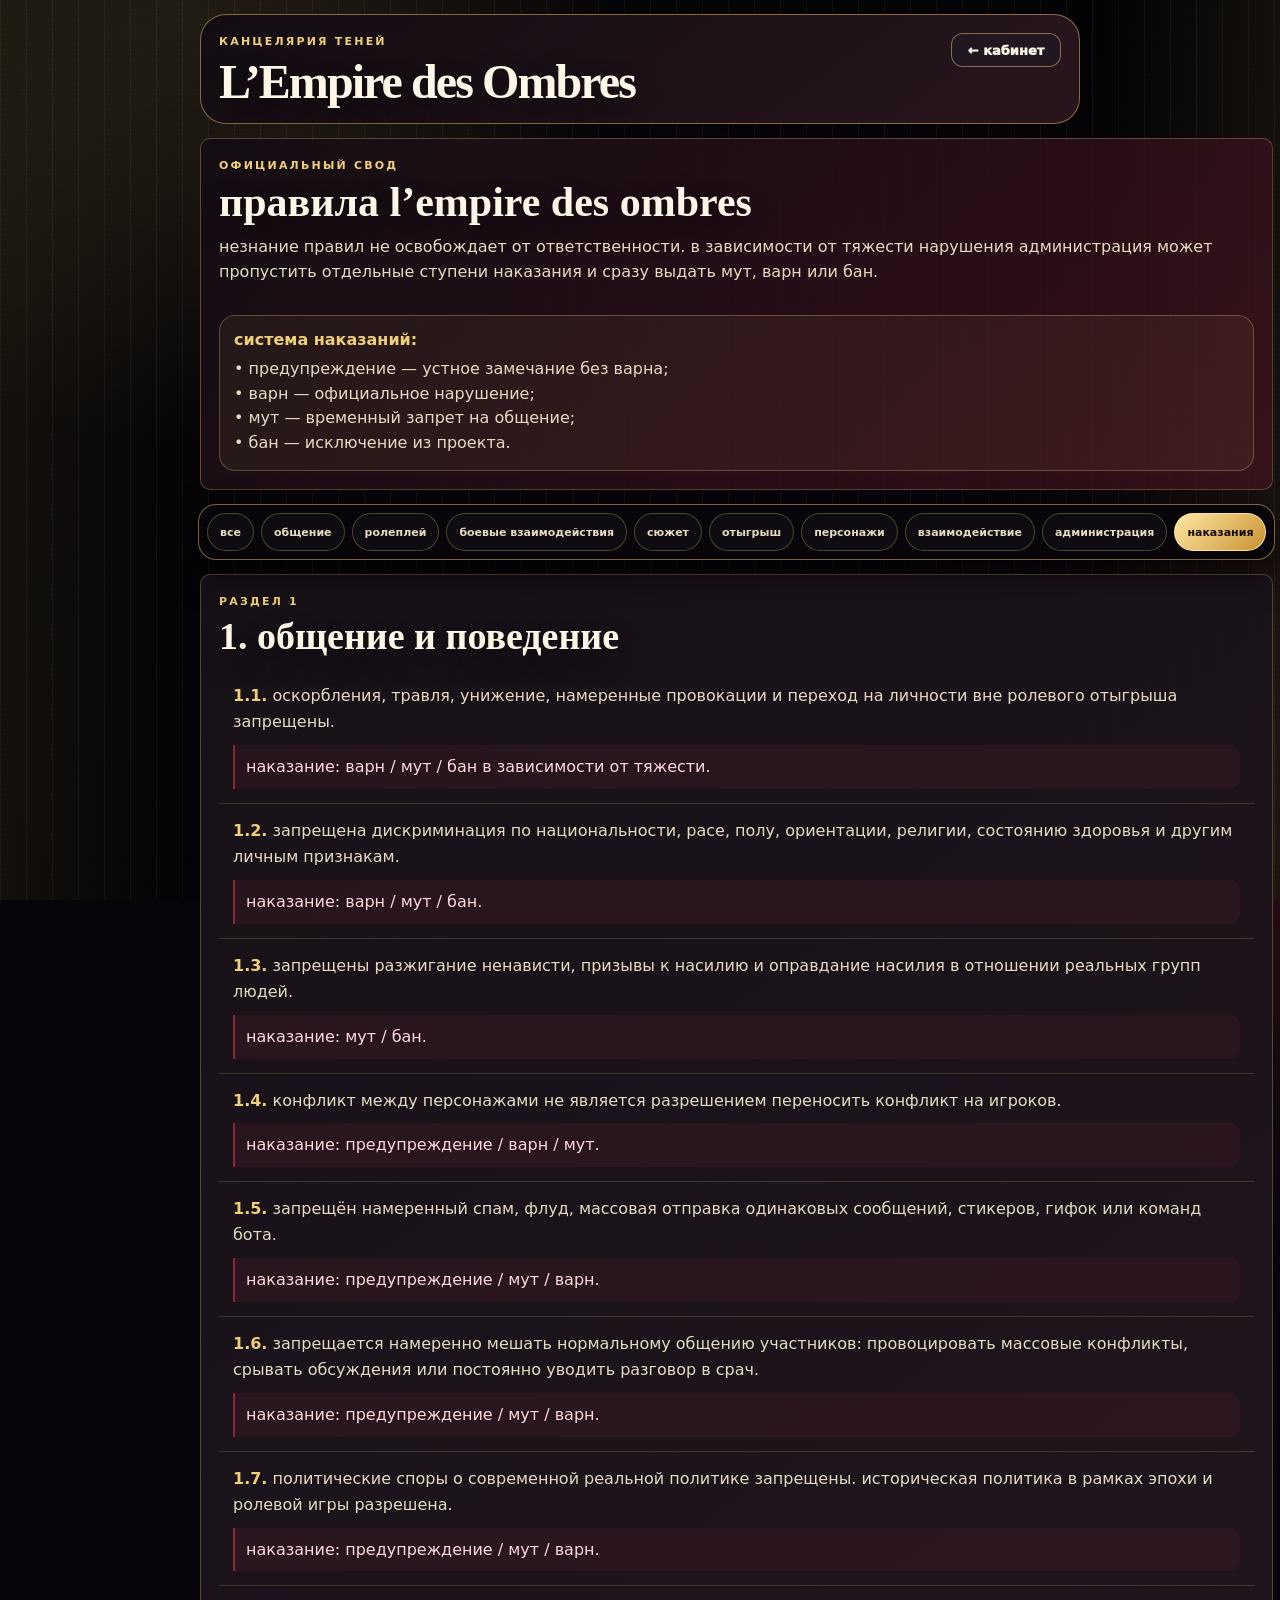
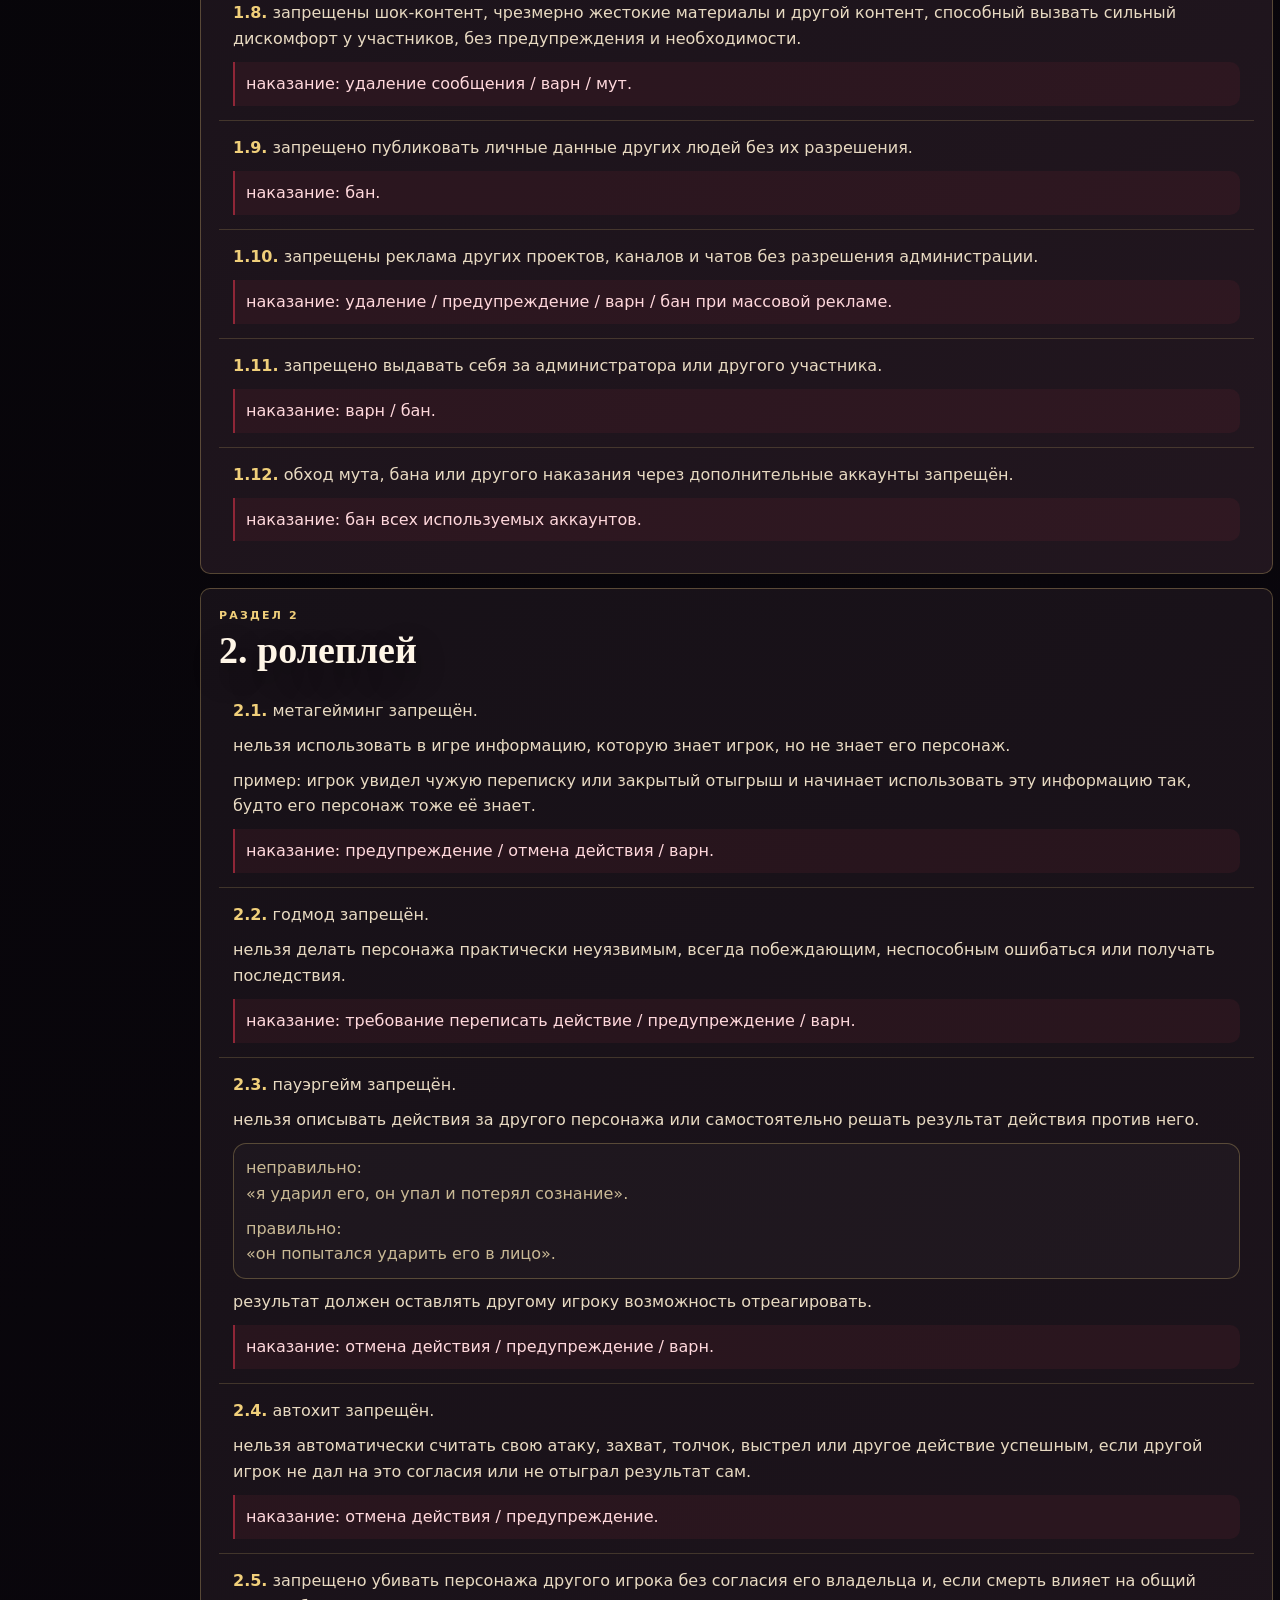
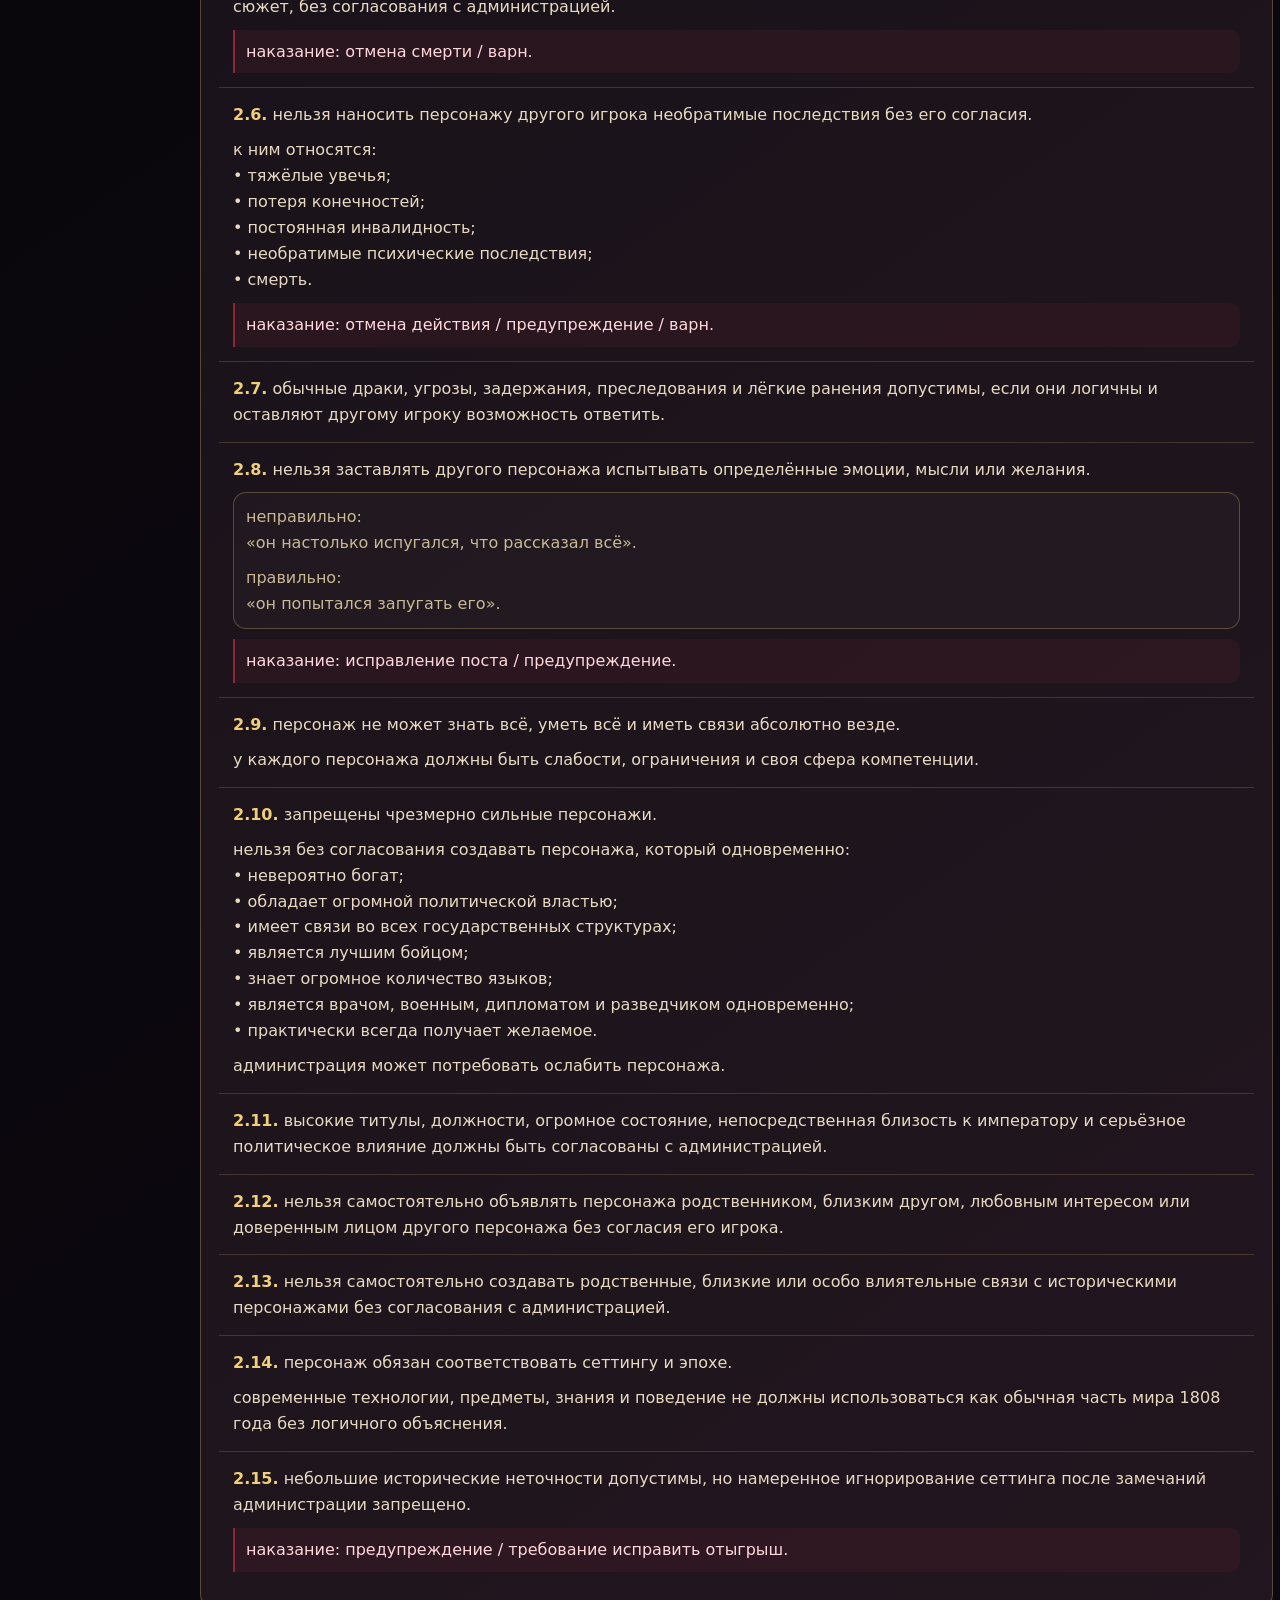
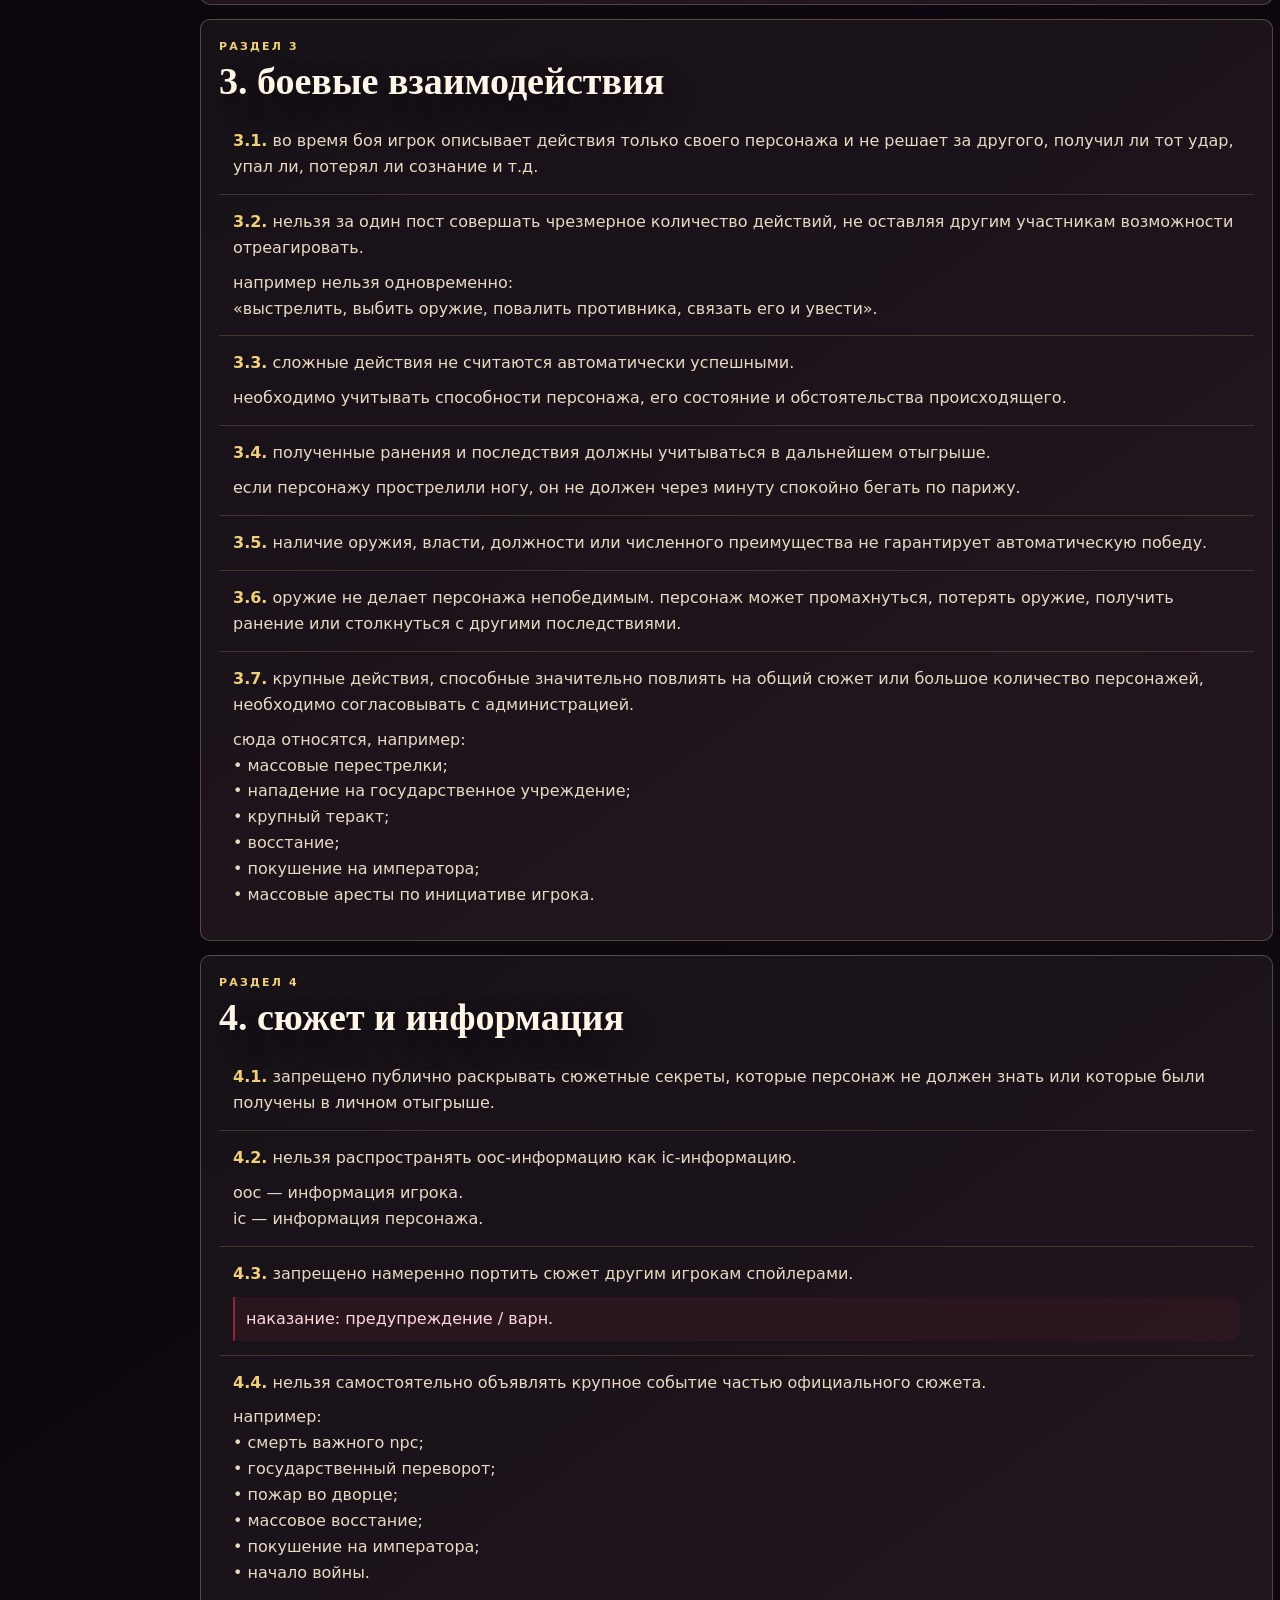
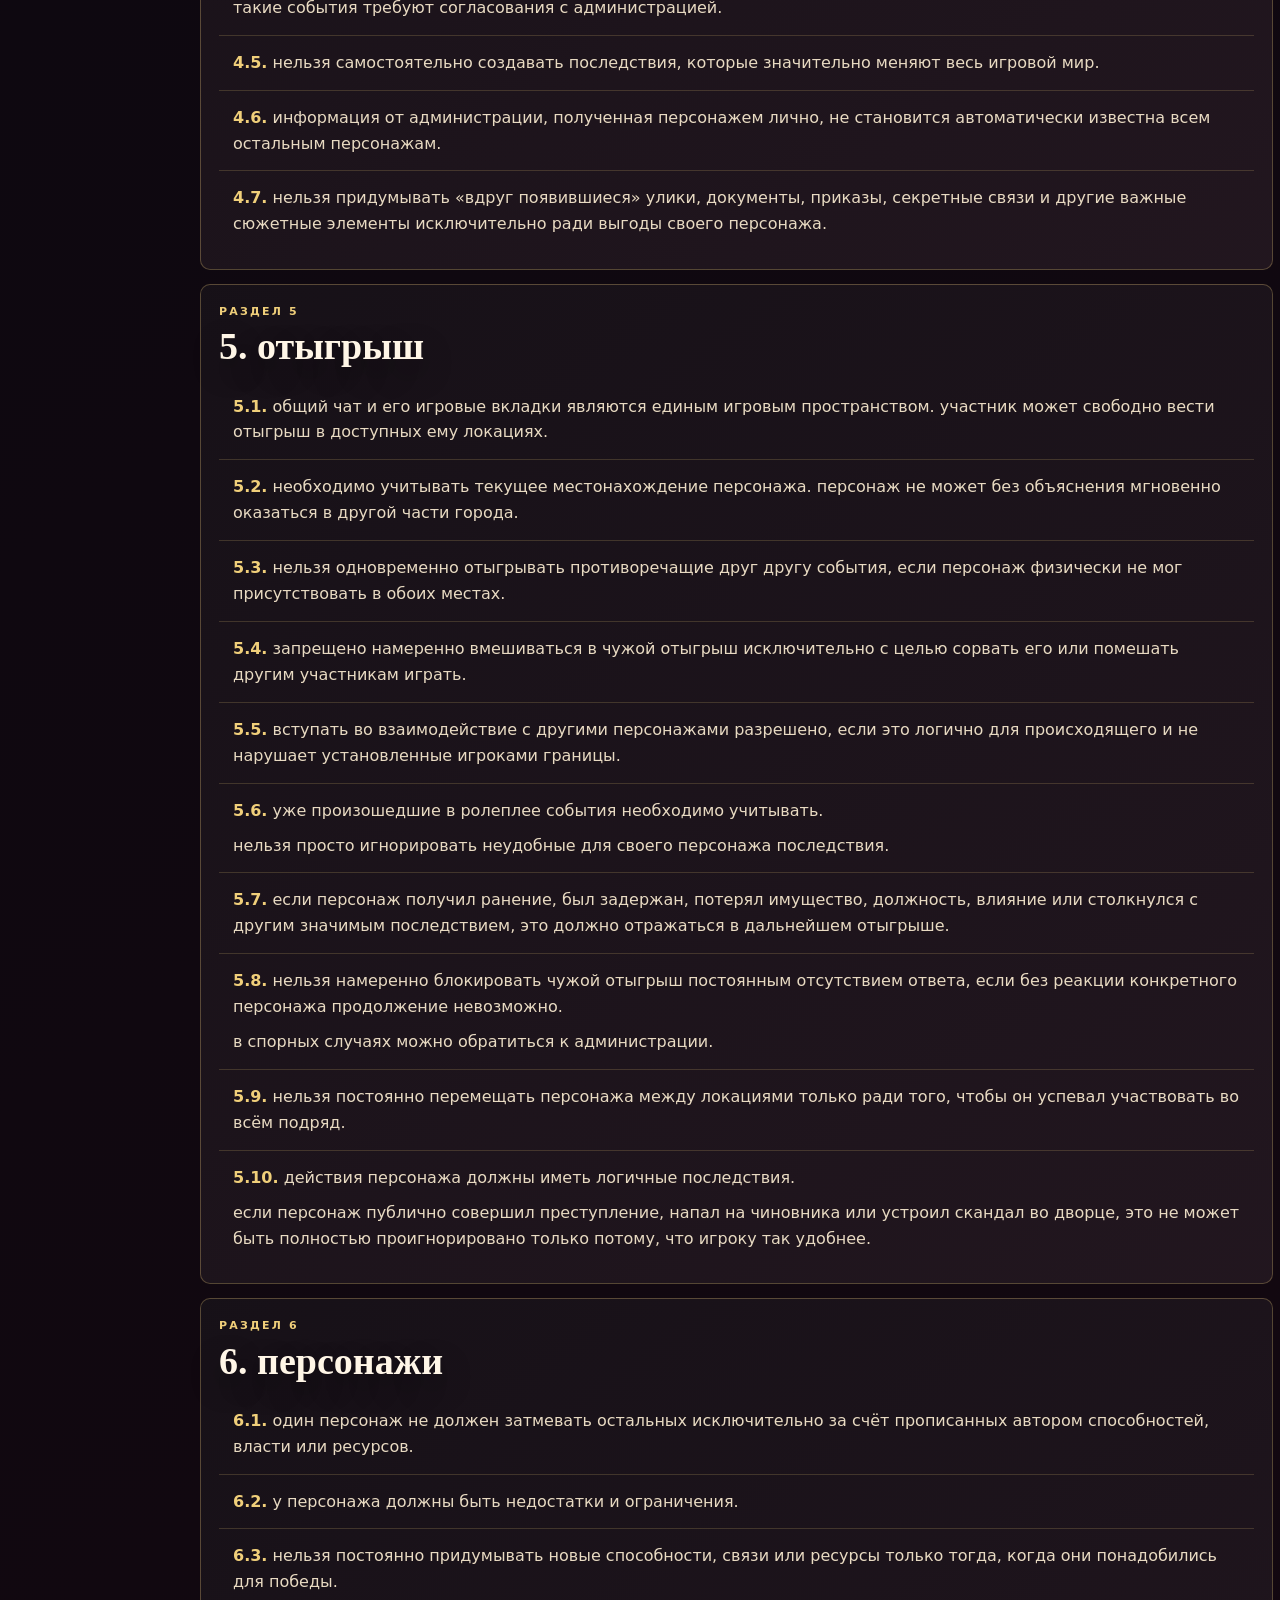
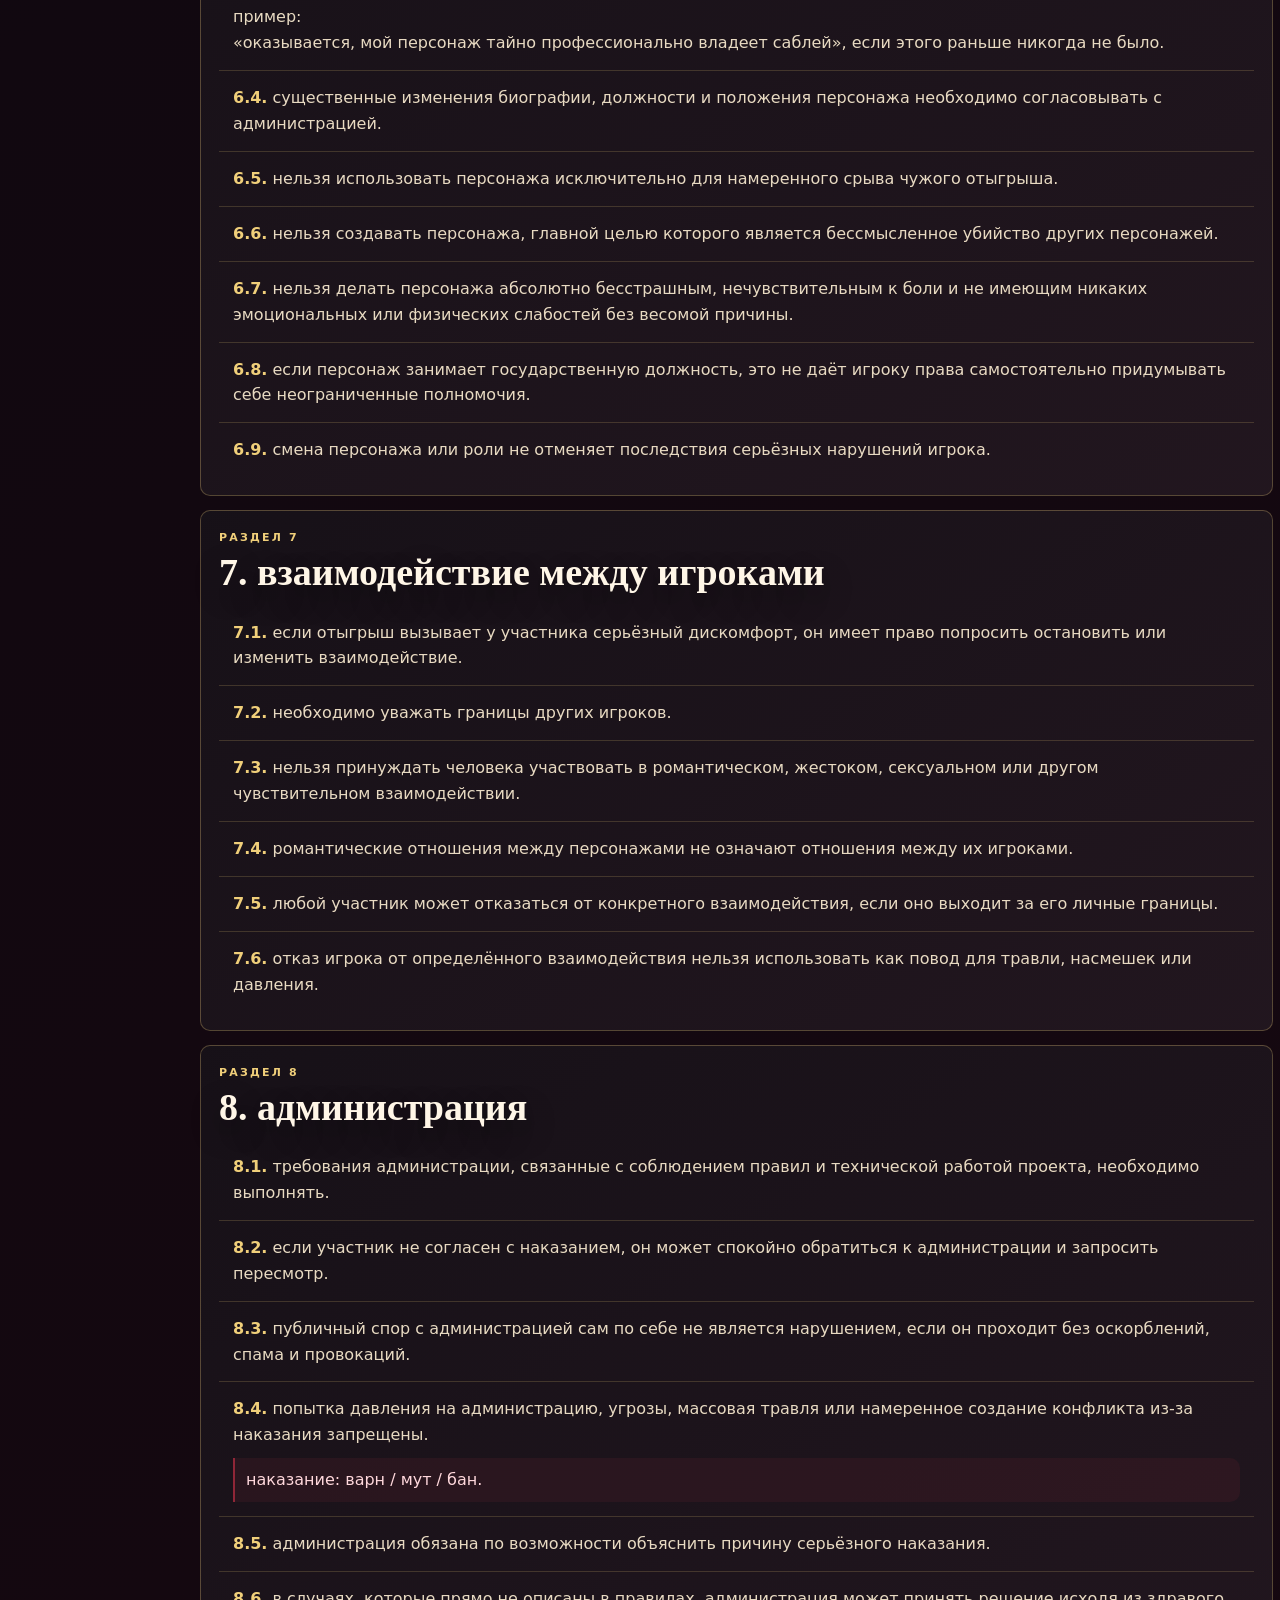
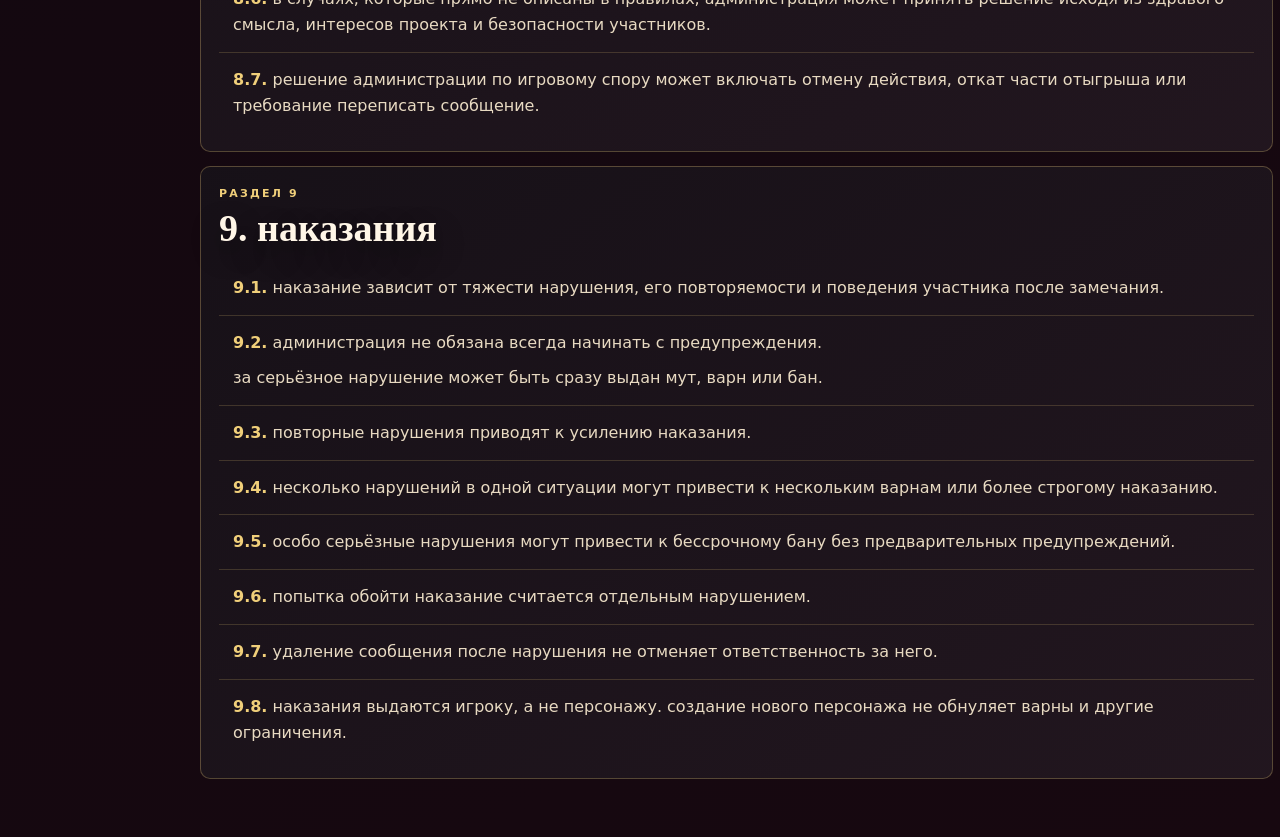
==== commit 1f1591f2: "Load editorial base styles on rules page" ====
--- a/miniapp/rules.html
+++ b/miniapp/rules.html
@@ -7,7 +7,7 @@
   <meta name="theme-color" content="#08060a">
   <meta name="description" content="полный свод правил L’Empire des Ombres.">
   <script src="https://telegram.org/js/telegram-web-app.js"></script>
-  <link rel="stylesheet" href="./styles.css?v=20261006-rules-1">
+  <link rel="stylesheet" href="./styles.css?v=20261006-editorial-1">
   <link rel="stylesheet" href="./rules.css?v=20261006-rules-mobile-3">
 </head>
 <body class="rules-page">
--- a/miniapp/styles.css
+++ b/miniapp/styles.css
@@ -1130,3 +1130,436 @@
   .social-status { max-width:42%; text-align:center; justify-content:center; }
   .admin-npc-actions { grid-template-columns:1fr; }
 }
+
+
+/* =========================================================
+   2026 mobile editorial redesign — less dashboard, more dossier
+   ========================================================= */
+
+:root {
+  --radius: 10px;
+  --shadow: none;
+}
+
+.card::before { display:none !important; }
+
+.primary,
+button.primary,
+.tab.active,
+.section-menu-item.is-active,
+.admin-section-tab.active,
+.section-menu-button {
+  background: var(--red) !important;
+  color: var(--text) !important;
+  border-color: rgba(143,38,55,.92) !important;
+  box-shadow:none !important;
+}
+
+button,
+.primary,
+.ghost,
+.small,
+input[type="submit"] {
+  border-radius:8px;
+  box-shadow:none !important;
+}
+
+.card,
+.status-card,
+.letter-card,
+.admin-card,
+.registry-card,
+.template-card,
+.warning-card,
+.admin-list > *,
+.admin-letter-list > *,
+.letter-list > *,
+.info-list > div,
+.location-grid > span,
+.chips > span,
+.link-grid > *,
+.details-list > *,
+.note,
+.feature-card,
+.social-card,
+.feature-panel,
+.admin-ext-box {
+  border-radius:10px !important;
+  box-shadow:none !important;
+}
+
+.section-menu-button { display:none !important; }
+
+.mobile-current-title,
+.mobile-bottom-nav { display:none; }
+
+@media (max-width:760px) {
+  body {
+    background:
+      radial-gradient(circle at 88% 0%, rgba(90,22,36,.18), transparent 22rem),
+      linear-gradient(180deg,#080609 0%,#0b080d 52%,#080609 100%) !important;
+    padding-bottom: calc(68px + var(--bottom-safe));
+  }
+
+  body::before {
+    background:
+      linear-gradient(90deg, rgba(240,207,122,.035), transparent 20%, transparent 80%, rgba(240,207,122,.035)),
+      radial-gradient(circle at center, transparent 52%, rgba(0,0,0,.42));
+  }
+
+  body::after { display:none; }
+
+  .app-shell {
+    width:100%;
+    padding:0 14px calc(26px + var(--bottom-safe));
+  }
+
+  body:not(.rules-page) .topbar {
+    min-height:68px;
+    margin:0 -14px 8px;
+    padding:13px 14px 10px;
+    align-items:center;
+    border:0;
+    border-bottom:1px solid rgba(240,207,122,.16);
+    border-radius:0;
+    background:rgba(8,6,10,.94) !important;
+    box-shadow:none;
+    position:sticky;
+    top:0;
+    z-index:55;
+    backdrop-filter:blur(14px);
+  }
+
+  body:not(.rules-page) .topbar > div > .eyebrow,
+  body:not(.rules-page) .topbar > div > h1 {
+    display:none !important;
+  }
+
+  .mobile-current-title {
+    display:grid;
+    gap:2px;
+  }
+
+  .mobile-current-title small {
+    color:var(--muted) !important;
+    font-size:9px;
+    font-weight:800;
+    letter-spacing:.14em;
+    text-transform:uppercase;
+  }
+
+  .mobile-current-title strong {
+    color:var(--text) !important;
+    font-family:Georgia,"Times New Roman",serif;
+    font-size:24px;
+    font-weight:700;
+    line-height:1;
+  }
+
+  body:not(.rules-page) #connection-pill {
+    padding:5px 7px;
+    border:0;
+    border-radius:6px;
+    background:transparent !important;
+    color:var(--muted) !important;
+    font-size:9px;
+    letter-spacing:0;
+    text-transform:none;
+  }
+
+  .tabbar {
+    position:absolute !important;
+    width:1px !important;
+    height:1px !important;
+    margin:0 !important;
+    padding:0 !important;
+    overflow:hidden !important;
+    clip:rect(0 0 0 0) !important;
+    clip-path:inset(50%) !important;
+  }
+
+  .content,
+  .screen.active {
+    gap:0;
+  }
+
+  .screen {
+    padding-bottom:8px;
+  }
+
+  .screen > .card,
+  .screen > article.card,
+  .screen > section.card,
+  .screen > .grid,
+  .screen > section.grid {
+    margin:0;
+  }
+
+  .card,
+  .card.compact,
+  .feature-panel,
+  .social-card {
+    padding:17px 2px !important;
+    border:0 !important;
+    border-bottom:1px solid rgba(240,207,122,.14) !important;
+    border-radius:0 !important;
+    background:transparent !important;
+    box-shadow:none !important;
+    overflow:visible;
+  }
+
+  .hero.card {
+    margin:8px 0 4px !important;
+    padding:18px 14px !important;
+    border:1px solid rgba(143,38,55,.46) !important;
+    border-radius:10px !important;
+    background:
+      linear-gradient(145deg,rgba(79,18,31,.30),rgba(17,12,18,.76)) !important;
+  }
+
+  .hero h2 {
+    font-size:30px;
+    margin-bottom:9px;
+  }
+
+  .hero p {
+    margin-bottom:12px;
+    font-size:13px;
+    line-height:1.5;
+  }
+
+  .grid.two,
+  .grid.three,
+  .form-grid.two,
+  .admin-stats {
+    grid-template-columns:1fr;
+    gap:0;
+  }
+
+  .grid > .card {
+    border-bottom:1px solid rgba(240,207,122,.14) !important;
+  }
+
+  .eyebrow {
+    margin-bottom:5px;
+    font-size:9px;
+    letter-spacing:.13em;
+    color:var(--muted) !important;
+  }
+
+  h2 {
+    margin-bottom:9px;
+    font-size:28px;
+    line-height:1.04;
+  }
+
+  h3 {
+    margin-bottom:7px;
+    font-size:17px;
+    color:var(--text) !important;
+  }
+
+  p {
+    line-height:1.52;
+  }
+
+  .pill,
+  .label {
+    padding:4px 6px;
+    border:0;
+    border-radius:5px;
+    background:rgba(240,207,122,.07) !important;
+    color:var(--gold) !important;
+    font-size:9px;
+    letter-spacing:.06em;
+  }
+
+  .primary,
+  button.primary {
+    background:var(--red) !important;
+    color:#fff5e8 !important;
+    border:1px solid rgba(170,49,68,.82) !important;
+  }
+
+  .ghost,
+  button.ghost,
+  .small,
+  button.small {
+    background:transparent !important;
+    color:var(--text2) !important;
+    border:1px solid rgba(240,207,122,.20) !important;
+  }
+
+  .hero-actions,
+  .actions,
+  .form-actions,
+  .button-row,
+  .section-actions,
+  .social-actions {
+    gap:7px;
+  }
+
+  input,
+  select,
+  textarea {
+    border-radius:7px !important;
+    border-color:rgba(240,207,122,.18) !important;
+    background:#0d0a0f !important;
+  }
+
+  .message,
+  .empty,
+  .note {
+    border-radius:7px !important;
+    box-shadow:none !important;
+  }
+
+  .location-grid,
+  .chips,
+  .details-list,
+  .info-list,
+  .feature-grid,
+  .social-list {
+    gap:0 !important;
+  }
+
+  .location-grid > span,
+  .chips > span,
+  .details-list > *,
+  .info-list > div,
+  .feature-card,
+  .social-item,
+  .letter-list > *,
+  .admin-list > * {
+    border:0 !important;
+    border-bottom:1px solid rgba(240,207,122,.12) !important;
+    border-radius:0 !important;
+    background:transparent !important;
+    box-shadow:none !important;
+  }
+
+  .mobile-bottom-nav {
+    position:fixed;
+    left:8px;
+    right:8px;
+    bottom:calc(8px + var(--bottom-safe));
+    z-index:95;
+    display:grid;
+    grid-template-columns:repeat(5,minmax(0,1fr));
+    min-height:58px;
+    padding:5px;
+    border:1px solid rgba(240,207,122,.20);
+    border-radius:11px;
+    background:rgba(10,7,11,.96);
+    box-shadow:0 10px 34px rgba(0,0,0,.52);
+    backdrop-filter:blur(18px);
+  }
+
+  .mobile-nav-item {
+    min-width:0;
+    min-height:48px;
+    padding:4px 2px;
+    display:grid;
+    place-items:center;
+    align-content:center;
+    gap:2px;
+    border:0 !important;
+    border-radius:7px !important;
+    background:transparent !important;
+    color:var(--muted) !important;
+  }
+
+  .mobile-nav-item span {
+    font-size:16px;
+    line-height:1;
+  }
+
+  .mobile-nav-item b {
+    color:inherit !important;
+    font-size:9px;
+    font-weight:800;
+    line-height:1;
+  }
+
+  .mobile-nav-item.is-active {
+    color:var(--gold) !important;
+    background:rgba(240,207,122,.06) !important;
+  }
+
+  .mobile-nav-item.is-active::after {
+    content:"";
+    position:absolute;
+    width:18px;
+    height:1px;
+    margin-top:39px;
+    background:var(--gold);
+  }
+
+  .section-menu-backdrop {
+    padding:14px 8px calc(78px + var(--bottom-safe));
+    background:rgba(0,0,0,.66);
+    backdrop-filter:blur(6px);
+  }
+
+  .section-menu-sheet {
+    width:100%;
+    max-height:72vh;
+    padding:15px;
+    border:1px solid rgba(240,207,122,.20);
+    border-radius:12px;
+    background:#100c12;
+    box-shadow:0 18px 50px rgba(0,0,0,.62);
+  }
+
+  .section-menu-grid {
+    grid-template-columns:1fr;
+    gap:0;
+  }
+
+  .section-menu-item {
+    min-height:48px;
+    padding:10px 4px;
+    display:grid;
+    grid-template-columns:34px 1fr;
+    align-items:center;
+    gap:8px;
+    text-align:left;
+    border:0 !important;
+    border-bottom:1px solid rgba(240,207,122,.12) !important;
+    border-radius:0 !important;
+    background:transparent !important;
+    color:var(--text2) !important;
+  }
+
+  .section-menu-item span {
+    color:var(--muted);
+    font-size:10px;
+  }
+
+  .section-menu-item b {
+    color:inherit !important;
+    font-size:14px;
+  }
+
+  .section-menu-item.is-active {
+    color:var(--gold) !important;
+    background:transparent !important;
+  }
+
+  .section-menu-close {
+    border-radius:7px !important;
+    background:transparent !important;
+  }
+
+  #tab-application .card,
+  #tab-admin .card,
+  #tab-game .social-card {
+    padding-left:0 !important;
+    padding-right:0 !important;
+  }
+}
+
+@media (min-width:761px) {
+  .mobile-bottom-nav,
+  .mobile-current-title { display:none !important; }
+}
--- a/miniapp/rules.css
+++ b/miniapp/rules.css
@@ -366,3 +366,115 @@
     font-size: 20px;
   }
 }
+
+
+/* immediate rules visibility on phones */
+.rules-mobile-select-label { display:none; }
+
+@media (max-width:700px) {
+  .rules-page .app-shell {
+    padding-top:4px;
+  }
+
+  .rules-topbar {
+    min-height:44px;
+    padding:7px 9px;
+    border-radius:13px;
+  }
+
+  .rules-topbar h1 {
+    font-size:17px;
+  }
+
+  .rules-back {
+    min-height:32px !important;
+    padding:5px 8px !important;
+    font-size:10px;
+  }
+
+  .rules-content {
+    margin-top:5px;
+    gap:6px;
+  }
+
+  .rules-intro {
+    padding:8px 10px !important;
+    border-radius:13px !important;
+  }
+
+  .rules-intro .eyebrow,
+  .rules-intro h2,
+  .rules-punishments {
+    display:none;
+  }
+
+  .rules-intro > div:first-child > p:last-child {
+    margin:0;
+    font-size:10.5px;
+    line-height:1.3;
+    color:var(--muted) !important;
+  }
+
+  .rules-filter-wrap {
+    position:sticky;
+    top:3px;
+    z-index:90;
+    padding:5px;
+    border-radius:12px;
+  }
+
+  .rules-filters {
+    display:none !important;
+  }
+
+  .rules-mobile-select-label {
+    display:grid;
+    grid-template-columns:auto minmax(0,1fr);
+    align-items:center;
+    gap:7px;
+    margin:0;
+  }
+
+  .rules-mobile-select-label > span {
+    color:var(--gold);
+    font-size:10px;
+    font-weight:900;
+    letter-spacing:.08em;
+    text-transform:uppercase;
+  }
+
+  .rules-mobile-select {
+    width:100%;
+    min-height:36px !important;
+    padding:6px 30px 6px 9px !important;
+    border:1px solid var(--line) !important;
+    border-radius:9px !important;
+    color:var(--text) !important;
+    background:var(--field) !important;
+    font-size:12px;
+    font-weight:800;
+  }
+
+  .rules-section {
+    padding:9px 10px !important;
+    border-radius:14px !important;
+  }
+
+  .rules-section > .eyebrow {
+    display:none;
+  }
+
+  .rules-section > h2 {
+    margin-bottom:2px;
+    font-size:19px;
+  }
+
+  .rule-item {
+    padding:8px 1px;
+  }
+
+  .rule-item p {
+    font-size:12.5px;
+    line-height:1.45;
+  }
+}
